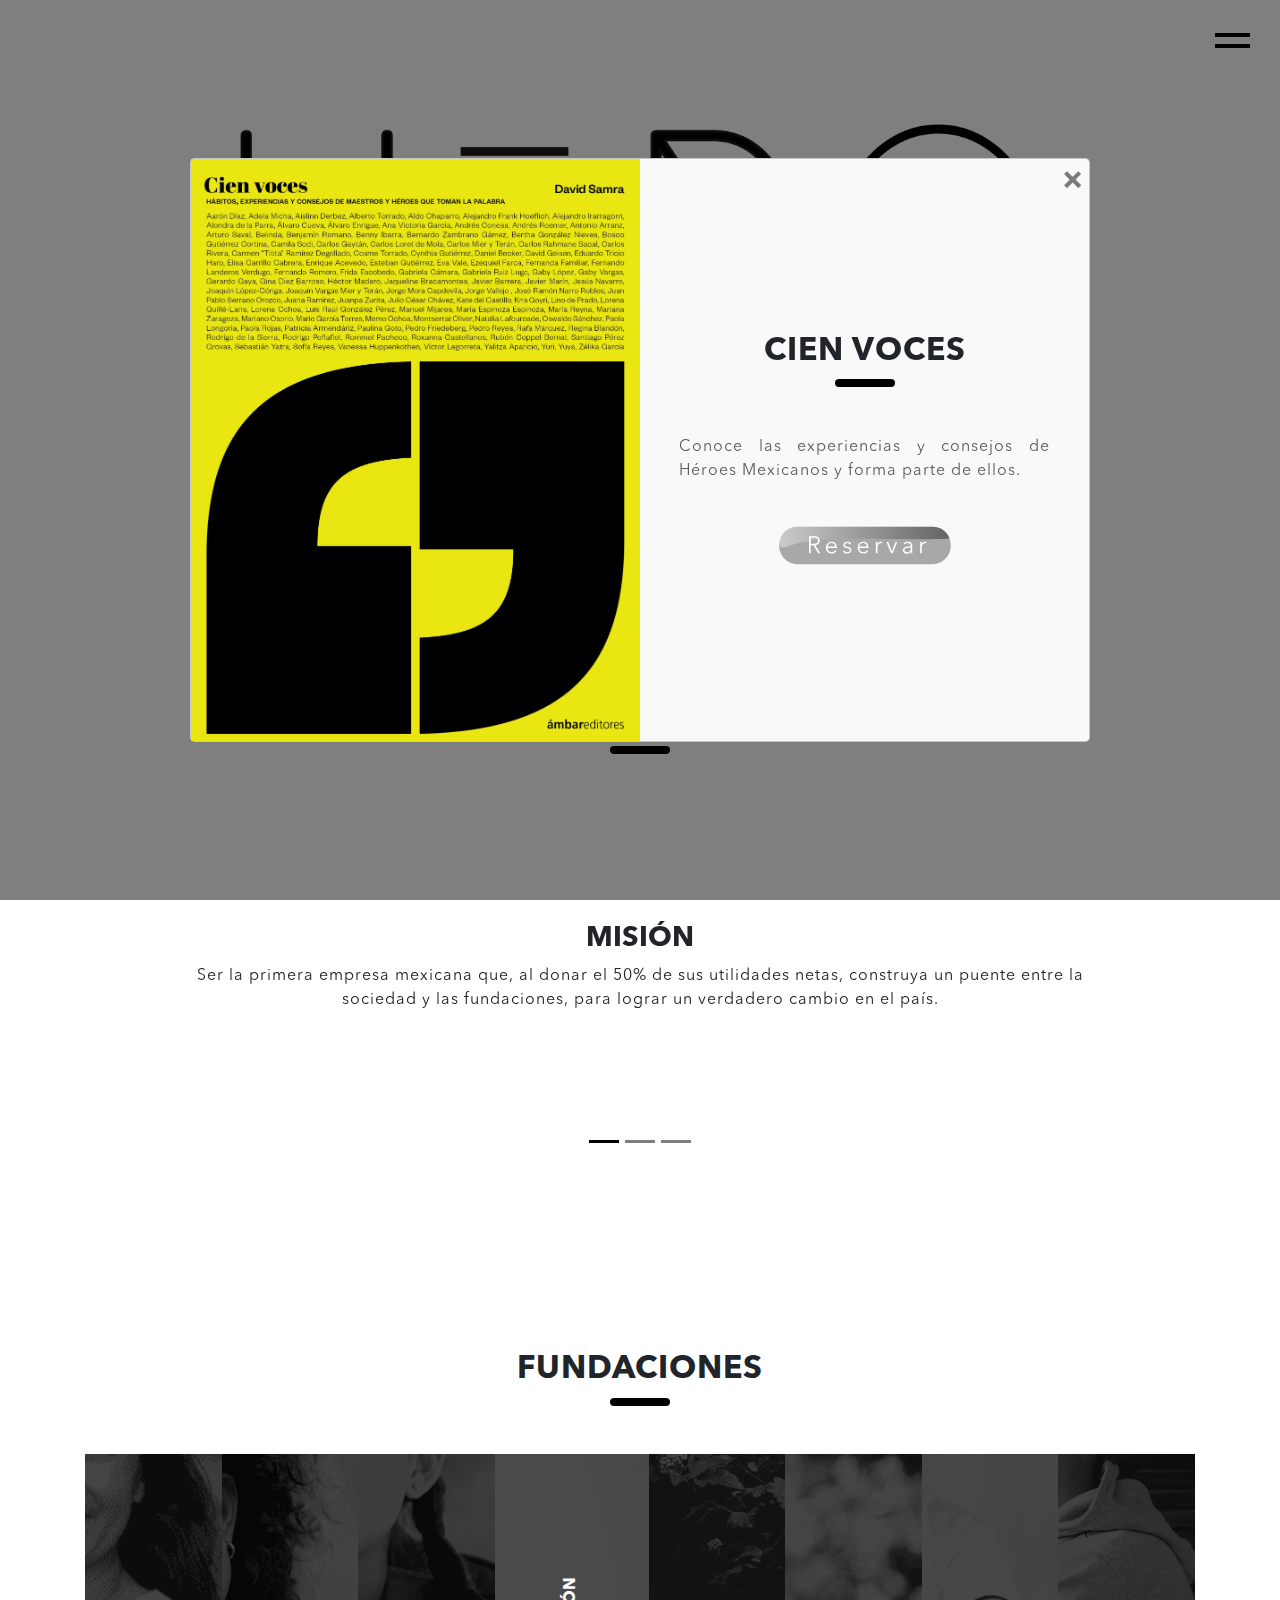
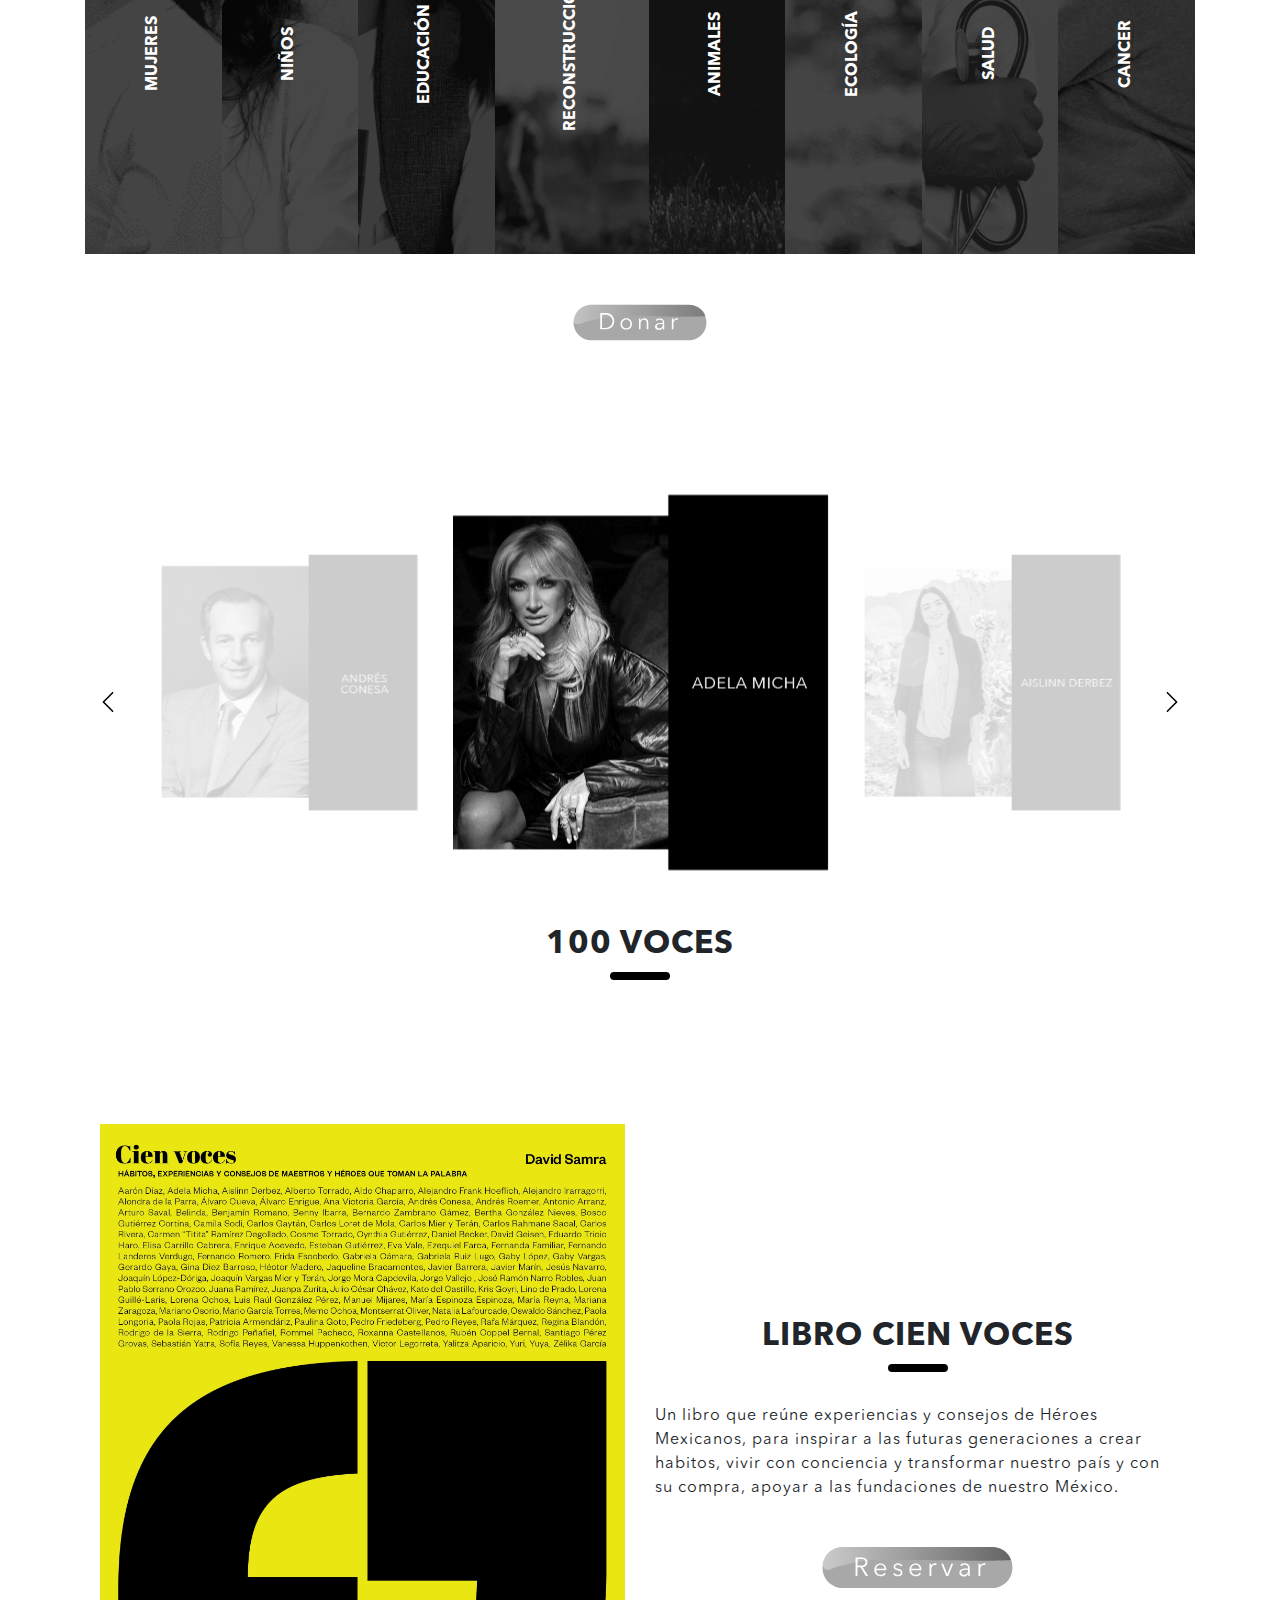
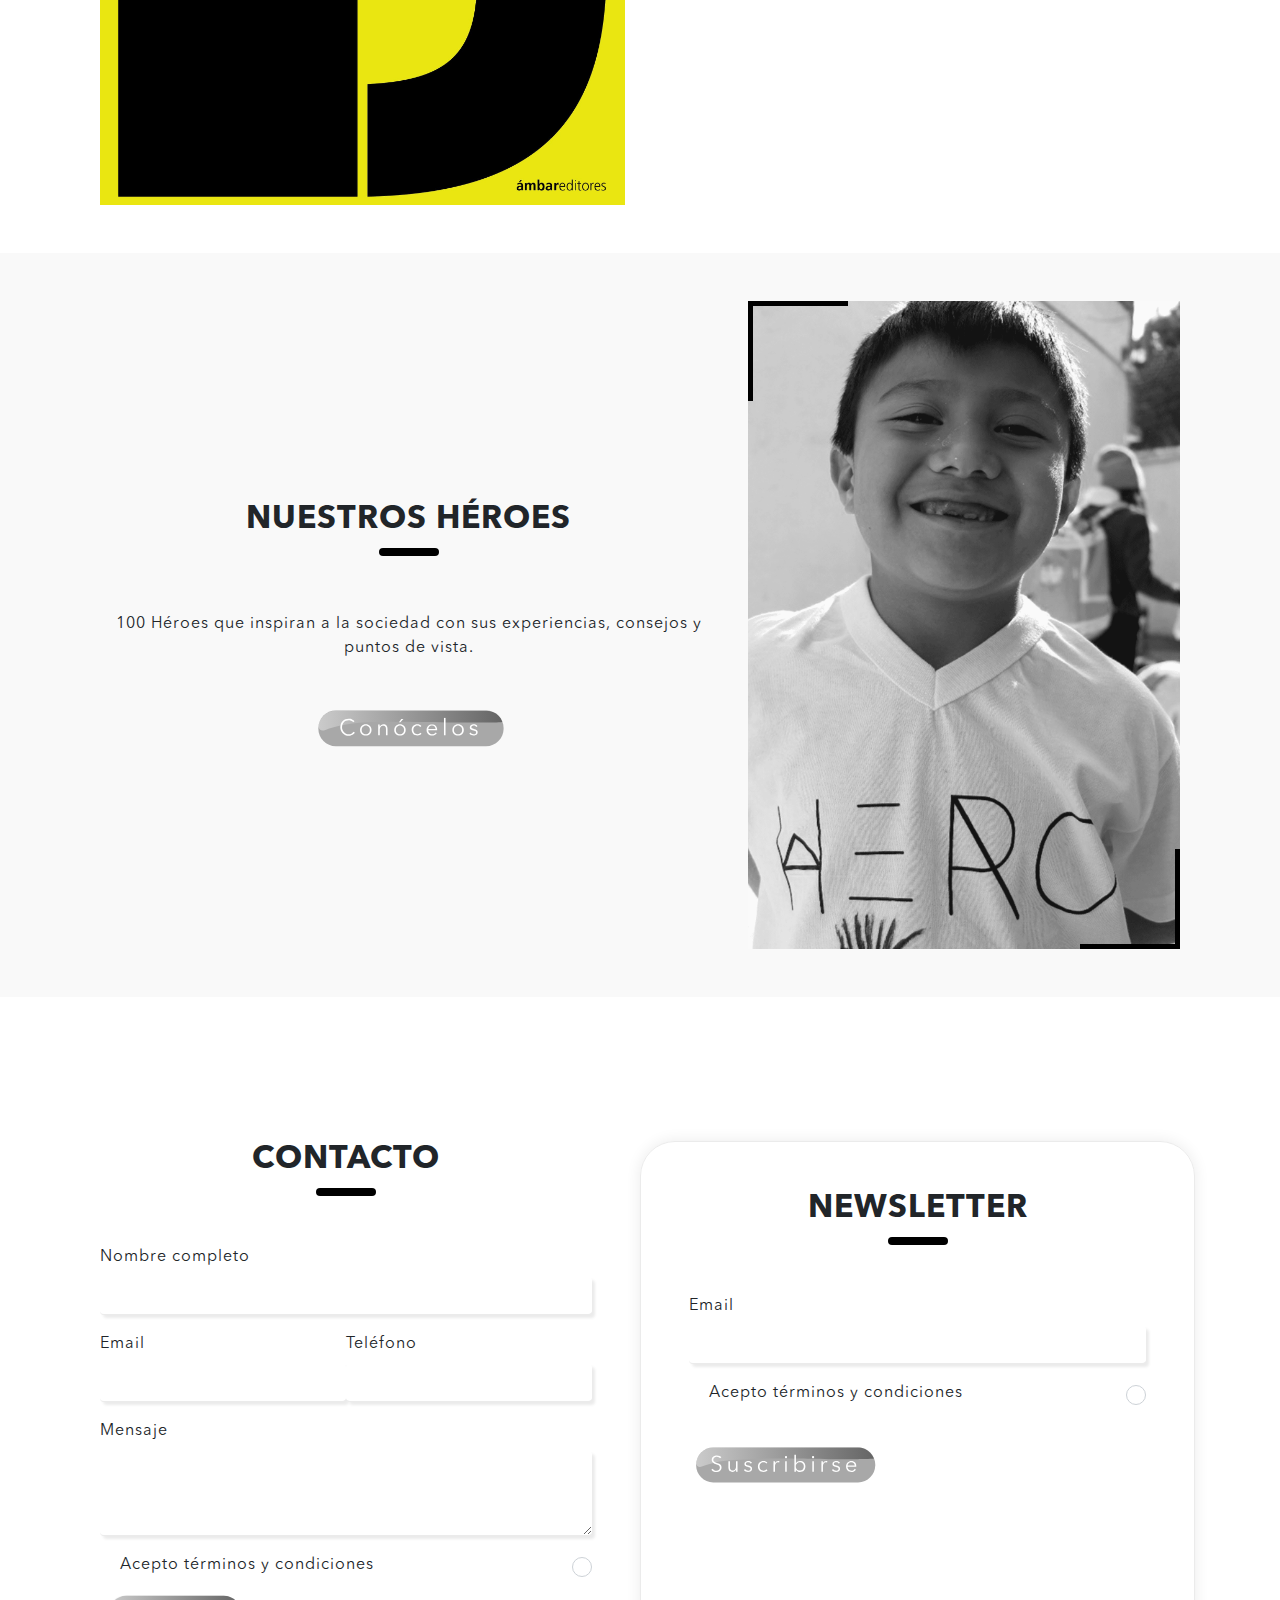
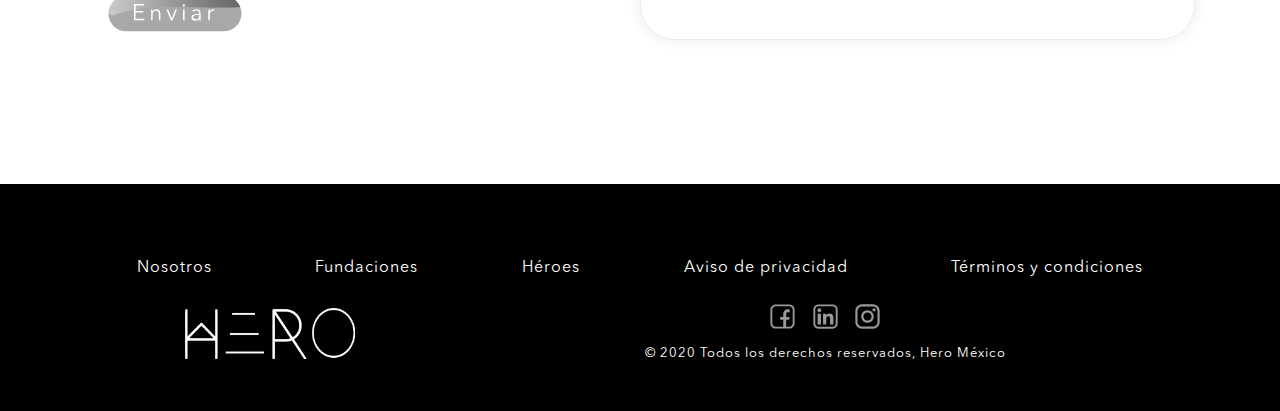
==== index.html @ d86cd840 "Se agregaron todas las imagenes" ====
<!doctype html>
<html lang="en">

<head>
    <!-- Required meta tags -->
    <meta charset="utf-8">
    <meta name="viewport" content="width=device-width, initial-scale=1, shrink-to-fit=no">
    <meta name="description" content="HERO, comenzó por la inquietud de apoyar la educación, para erradicar la violencia y reconstruir el tejido social en nuestro país." />
    <!-- Favicon -->
    <link rel="shortcut icon" type="image/png" href="images/favicon.png" />
    <!-- Bootstrap CSS -->
    <link rel="stylesheet" href="https://stackpath.bootstrapcdn.com/bootstrap/4.3.1/css/bootstrap.min.css">
    <link href="https://fonts.googleapis.com/css2?family=Open+Sans:wght@300;400;600;700;800&display=swap" rel="stylesheet">

    <link rel="stylesheet" href="css/styles.css">
    <link rel="stylesheet" href="css/carousels.css">
    <link rel="stylesheet" href="css/owl.carousel.min.css">
    <link rel="stylesheet" href="css/owl.theme.default.min.css">
    <link rel="stylesheet" href="css/causas.css">

    <title>Hero México</title>
</head>

<body>
    <section class="home d-flex justify-content-center align-items-center flex-column px-lg-5" id="home">
        <div class="navbar fixed-top">
            <a href="#home" class="smooth"><img src="images/Logo.png" class="img-fluid logo" alt=""></a>
            <div class="links" id="menu">
                <a href="#nosotros" class="smooth">Nosotros</a>
                <a href="#fundaciones" class="smooth">Fundaciones</a>
                <a href="#heroes" class="smooth">Héroes</a>
                <a href="#libro" class="smooth">Libro</a>
                <a href="#contacto" class="smooth">contacto</a>
            </div>
            <div class="icon" id="icon-menu">
                <span></span>
                <span></span>
            </div>
        </div>
        <img src="images/Logo.png" class="img-fluid" alt="">
        <!-- <h2>¿TIENES GANAS DE AYUDAR Y NO SABES CÓMO?</h2>
        <h1>HERO nace como un puente para ayudar a quien más lo necesita</h1> -->
        <h1>Conectar para ayudar</h1>
        <h2 class="mt-5">Conectamos marcas con las mejores causas. </h2>
        <h3>100 fundaciones nos respaldan.</h3>
    </section>

    <section class="about mb-md-5" id="nosotros">
        <!-- <img src="images/Pleca.png" class="pleca" alt=""> -->
        <div class="container">
            <h2 class="title">NOSOTROS</h2>
            <div class="my-md-5 pb-5">
                <div id="carouselExampleIndicators" class="carousel slide" data-ride="carousel">
                    <div class="carousel-inner">
                        <div class="carousel-item active">
                            <div class="content">
                                <h3>MISIÓN</h3>
                                <p>Ser la primera empresa mexicana que, al donar el 50% de sus utilidades netas, construya un puente entre la sociedad y las fundaciones, para lograr un verdadero cambio en el país.</p>
                            </div>
                        </div>
                        <div class="carousel-item">
                            <div class="content">
                                <h3>VISIÓN</h3>
                                <p>Ser el motor de cambio que invite a los individuos y a las empresas a ser socialmente responsables convirtiéndonos en un vínculo confiable entre las fundaciones y la sociedad.</p>
                            </div>
                        </div>
                        <div class="carousel-item">
                            <div class="content">
                                <h3 class="mb-3">VALORES</h3>
                                <p><span>Trascendencia.</span> Todo lo que hacemos en esta vida tiene un fin supremo para transformar la vida de alguien más. </p>
                                <p><span>Acción y superación.</span> Construir alianzas basadas en acciones que enaltecen a las personas mediante sus decisiones de ser mejores seres humanos.</p>
                                <p><span>Escuchar.</span> Las necesidades de México deben ser escuchadas, queremos darle una voz a las causas sociales.</p>
                                <p><span>Innovación.</span> Hero se constituye de acciones que enciendan la creatividad y movilidad de las nuevas tendencias del mundo.</p>
                            </div>
                        </div>
                    </div>
                    <ol class="carousel-indicators">
                        <li data-target="#carouselExampleIndicators" data-slide-to="0" class="active"></li>
                        <li data-target="#carouselExampleIndicators" data-slide-to="1"></li>
                        <li data-target="#carouselExampleIndicators" data-slide-to="2"></li>
                    </ol>
                </div>
            </div>
        </div>
    </section>

    <Section class="fundaciones my-md-5 py-5" id="fundaciones">
        <div class="container">
            <h2 class="title">FUNDACIONES</h2>
            <div class="categorias my-5">
                <div class="categoria mujeres" data-toggle="modal" data-target="#modalMujeres">
                    <h2>MUJERES</h2>
                </div>
                <div class="categoria niños" data-toggle="modal" data-target="#modalNiños">
                    <h2>NIÑOS</h2>
                </div>
                <div class="categoria educacion" data-toggle="modal" data-target="#modalEducacion">
                    <h2>EDUCACIÓN</h2>
                </div>
                <div class="categoria reconstruccion" data-toggle="modal" data-target="#modalReconstruccion">
                    <h2>RECONSTRUCCIÓN</h2>
                </div>
                <div class="categoria animales" data-toggle="modal" data-target="#modalAnimales">
                    <h2>ANIMALES</h2>
                </div>
                <div class="categoria ecologia" data-toggle="modal" data-target="#modalEcologia">
                    <h2>ECOLOGÍA</h2>
                </div>
                <div class="categoria salud" data-toggle="modal" data-target="#modalSalud">
                    <h2>SALUD</h2>
                </div>
                <div class="categoria cancer" data-toggle="modal" data-target="#modalCancer">
                    <h2>CANCER</h2>
                </div>
            </div>
            <a href="" class="btn-donar"><img src="images/Donar.svg" alt=""></a>
        </div>
    </Section>

    <section class="causas p-md-5 my-md-5" id="causas">
        <div class="container px-4 px-lg-5">
            <div class="owl-carousel owl-theme">
                <div class="item">
                    <a href="voces-hero.html"><img src="images/Cien-Voces/11.png" alt=""></a>
                    <!-- <h4 class="name">Aarón<span>Díaz</span></h4> -->
                </div>
                <div class="item">
                    <a href="voces-hero.html"><img src="images/Cien-Voces/1.png" alt=""></a>
                    <!-- <h4 class="name">Adela <span>Micha</span></h4> -->
                </div>
                <div class="item">
                    <a href="voces-hero.html"><img src="images/Cien-Voces/2.png" alt=""></a>
                    <!-- <h4 class="name">Aislinn <span>Derbez</span></h4> -->
                </div>
                <div class="item">
                    <a href="voces-hero.html"><img src="images/Cien-Voces/3.png" alt=""></a>
                    <!-- <h4 class="name">Alberto <span>Torrado</span></h4> -->
                </div>
                <div class="item">
                    <a href="voces-hero.html"><img src="images/Cien-Voces/4.png" alt=""></a>
                    <!-- <h4 class=" name">Aldo <span>Chaparro</span></h4> -->
                </div>
                <div class="item">
                    <a href="voces-hero.html"><img src="images/Cien-Voces/5.png" alt=""></a>
                    <!-- <h4 class="name">Alejandro<span>Frank</span></h4> -->
                </div>
                <div class="item">
                    <a href="voces-hero.html"><img src="images/Cien-Voces/6.png" alt=""></a>
                    <!-- <h4 class="name">Alejandro<span>Irarragorri</span></h4> -->
                </div>
                <div class="item">
                    <a href="voces-hero.html"><img src="images/Cien-Voces/7.png" alt=""></a>
                    <!-- <h4 class="name">Alondra<span>de la Parra</span></h4> -->
                </div>
                <div class="item">
                    <a href="voces-hero.html"><img src="images/Cien-Voces/8.png" alt=""></a>
                    <!-- <h4 class="name">Alvaro<span>Cueva</span></h4> -->
                </div>
                <div class="item">
                    <a href="voces-hero.html"><img src="images/Cien-Voces/9.png" alt=""></a>
                    <!-- <h4 class="name">Alvaro<span>Enrigue</span></h4> -->
                </div>
                <div class="item">
                    <a href="voces-hero.html"><img src="images/Cien-Voces/10.png" alt=""></a>
                    <!-- <h4 class="name">Ana Victoria<span>García</span></h4> -->
                </div>
            </div>
        </div>
        <h2 class="title my-5">100 VOCES</h2>
    </section>
    <section class="libro" id="libro">
        <div class="container">
            <div class="row">
                <div class="col-md-6">
                    <img src="images/Portada.jpg" class="img-fluid" alt="">
                </div>
                <div class="col-md-6 d-flex justify-content-center align-items-center flex-column mt-4 mt-md-0">
                    <h2 class="title">LIBRO CIEN VOCES</h2>
                    <p class="my-4">Un libro que reúne experiencias y consejos de
                        Héroes Mexicanos, para inspirar a las futuras generaciones a crear habitos, vivir con conciencia y transformar nuestro país y con su compra, apoyar a las fundaciones
                        de nuestro México.</p>
                    <a href="#" data-toggle="modal" data-target="#modalLibro" class="comprar"><img src="images/reservar.svg" class="img-fluid" alt=""></a>
                </div>
            </div>
        </div>
    </section>

    <section class="heroes my-md-5 py-5" id="heroes">
        <div class="container">
            <div class="row">
                <div class="col-md-7 d-flex flex-column justify-content-center order-1 order-md-0 mt-4 mt-md-0">
                    <h2 class="title">NUESTROS HÉROES</h2>
                    <p class="my-5 text-center">100 Héroes que inspiran a la sociedad con sus experiencias, consejos y puntos de vista.</p>
                    <a href="heroes-hero.html"><img src="images/conocelos.svg" class="conocelos" alt=""></a>
                </div>
                <div class="col-md-5 box-img mt-5 mt-md-0 order-0 order-md-1">
                    <span></span>
                    <span></span>
                    <a href="heroes-hero.html"><img src="images/Heroes/Portada_Heroes.png" class="img-fluid" alt=""></a>
                    <span></span>
                    <span></span>
                </div>
            </div>

        </div>
    </section>


    <section class="contact my-md-5 py-5" id="contacto">
        <div class="container">
            <div class="row my-5">
                <div class="col-md-6 pr-md-5">
                    <h2 class="title mb-5">CONTACTO</h2>
                    <form class="">
                        <div class="form-group">
                            <label for="name">Nombre completo</label>
                            <input type="text" class="form-control" id="name" name="name" required>
                        </div>
                        <div class="row">
                            <div class="col-md-6 p-0 pl-md-0">
                                <div class="form-group">
                                    <label for="email">Email</label>
                                    <input type="email" class="form-control" id="email" required>
                                </div>
                            </div>
                            <div class="col-md-6 p-0 pr-md-0">
                                <div class="form-group">
                                    <label for="phone">Teléfono</label>
                                    <input type="text" class="form-control" id="phone" required>
                                </div>
                            </div>
                        </div>
                        <div class="form-group">
                            <label for="message">Mensaje</label>
                            <textarea class="form-control" id="message" rows="3"></textarea>
                        </div>
                        <div class="form-group form-check">
                            <input type="checkbox" class="form-check-input" id="exampleCheck1" required>
                            <label class="form-check-label" for="exampleCheck1">Acepto términos y condiciones</label>
                        </div>
                        <button type="submit" class="btn-enviar"></button>
                    </form>
                </div>
                <div class="col-md-6 py-5 p-md-5 newsletter mt-5 mt-md-0">
                    <h2 class="title mb-5">NEWSLETTER</h2>
                    <form class="w-100">
                        <div class="form-group">
                            <label for="exampleInputEmail1">Email</label>
                            <input type="email" class="form-control" id="exampleInputEmail1" required>
                        </div>
                        <div class="form-group form-check">
                            <input type="checkbox" class="form-check-input" id="exampleCheck2" required>
                            <label class="form-check-label" for="exampleCheck2">Acepto términos y condiciones</label>
                        </div>
                        <button type="submit" class="btn-suscribirse mt-4"></button>
                    </form>
                </div>
            </div>
        </div>
    </section>

    <footer class="py-5">
        <div class="container">
            <div class="row my-md-4 justify-content-around footer-links">
                <a href="#nosotros" class="smooth">Nosotros</a>
                <a href="#fundaciones" class="smooth">Fundaciones</a>
                <a href="#heroes" class="smooth">Héroes</a>
                <a href="">Aviso de privacidad</a>
                <a href="">Términos y condiciones</a>
            </div>
            <div class="row">
                <div class="col-md-4 d-flex align-items-center justify-content-center my-5 my-md-0">
                    <img src="images/logo_blanco.png" class="img-fluid" alt="">
                </div>
                <div class="col-md-8 d-flex flex-column align-items-center justify-content-center">
                    <div class="redes">
                        <a href=""><img src="images/FB.svg" alt=""></a>
                        <a href=""><img src="images/IN.svg" alt=""></a>
                        <a href=""><img src="images/ING.svg" alt=""></a>
                    </div>
                    <p class="text-center m-0 derechos">© 2020 Todos los derechos reservados, Hero México</p>
                </div>
            </div>
        </div>
    </footer>


    <!-- Mujeres -->
    <div class="modal fade" id="modalMujeres" tabindex="-1" role="dialog" aria-labelledby="exampleModalCenterTitle" aria-hidden="true">
        <div class="modal-dialog modal-dialog-centered" role="document">
            <div class="modal-content">
                <div class="modal-header px-4">
                    <h5 class="modal-title" id="exampleModalCenterTitle">MUJERES</h5>
                    <button type="button" class="close" data-dismiss="modal" aria-label="Close">
                        <span aria-hidden="true">&times;</span>
                    </button>
                </div>
                <div class="modal-body p-4">
                    <div id="carouselExampleControls" class="carousel slide" data-ride="carousel">
                        <div class="carousel-inner">
                            <div class="carousel-item active">
                                <div class="row">
                                    <div class="col-md-7">
                                        <h4>Fundación origen</h4>
                                        <p>Plataforma integral de atención para la mujer y su familia, que ofrece programas de Desarrollo Humano y Económico para romper con el círculo de la violencia y disminuir la pobreza en nuestro país.</p>
                                    </div>
                                    <div class="col-md-5 d-flex justify-content-center align-items-center">
                                        <img src="images/Fundaciones/Fundacion-Origen.svg" class="img-fluid" alt="">
                                    </div>
                                </div>
                            </div>
                            <div class="carousel-item">
                                <div class="row">
                                    <div class="col-md-7">
                                        <h4>Empecemos hoy el futuro del mañana</h4>
                                        <p>Empecemos Hoy el Futuro del Mañana A.C, desde hace 11 años ha proporcionado atención integral a mujeres víctimas de violencia extrema, sus hijas e hijos. Teniendo como objetivos principales: salvaguardar sus vidas, empoderadas y capacitarlas con la finalidad de que vivan libres de violencia. A su vez; brinda tratamiento multidisciplinario con enfoque de
                                            derechos humanos e interculturalidad.</p>
                                    </div>
                                    <div class="col-md-5 d-flex justify-content-center align-items-center">
                                        <img src="images/Fundaciones/Empecemos-hoy.png" class="img-fluid" alt="">
                                    </div>
                                </div>
                            </div>
                            <div class="carousel-item">
                                <div class="row">
                                    <div class="col-md-7">
                                        <h4>Fortaleza IAP</h4>
                                        <p>Es una Institución de asistencia privada no lucrativa fundada hace 26 años cuyo objetivo es fomentar el crecimiento de las familias y proporcionar atención integral a mujeres, sus hijas e hijos inmersos en una problemática de violencia a través de sus tres centros y los diferentes servicios que en ellos se ofrece. De acuerdo a la Encuesta Nacional sobre
                                            la Dinámica de las Relaciones en los Hogares (ENDIREH, 2016), el 66.1% de las mujeres de 15 años en adelante han enfrentado al menos un incidente de violencia en su vida, lo que evidencia una gran problemática que padecen las mujeres en México. </p>
                                    </div>
                                    <div class="col-md-5 d-flex justify-content-center align-items-center">
                                        <img src="images/Fundaciones/Fortaleza-IAP.svg" class="img-fluid" alt="">
                                    </div>
                                </div>
                            </div>
                            <div class="carousel-item">
                                <div class="row">
                                    <div class="col-md-7">
                                        <h4>Pro Mujeres Cautivas A.C.</h4>
                                        <p>Somos una empresa social comprometida a brindar un vehículo de reinserción social a través de capacitación y trabajo remunerado en grupos mujeres vulnerables, derivando en desarrollo humano e independencia económica. Nuestro objetivo es generar vehículos de capacitación y de empleos productivos para la reinserción al Tejido social de las Mujeres
                                            vulnerables, reincorporándose a la economía. Lo hacemos por medio de talleres de capacitación y generación de empleos productivos para mujeres en reclusión. Concretamente tenemos un taller de costura en el Centro de Reinserción Social de Tepepan desde hace 10 años. </p>
                                    </div>
                                    <div class="col-md-5 d-flex justify-content-center align-items-center">
                                        <img src="images/Fundaciones/Pro-Mujeres-cautivas.png" class="img-fluid" alt="">
                                    </div>
                                </div>
                            </div>
                        </div>
                        <a class="carousel-control-prev" href="#carouselExampleControls" role="button" data-slide="prev">
                            <span class="carousel-control-prev-icon" aria-hidden="true"></span>
                            <span class="sr-only">Previous</span>
                        </a>
                        <a class="carousel-control-next" href="#carouselExampleControls" role="button" data-slide="next">
                            <span class="carousel-control-next-icon" aria-hidden="true"></span>
                            <span class="sr-only">Next</span>
                        </a>
                    </div>
                </div>
            </div>
        </div>
    </div> <!-- End Mujeres -->


    <!-- Niños -->
    <div class="modal fade" id="modalNiños" tabindex="-1" role="dialog" aria-labelledby="exampleModalCenterTitle" aria-hidden="true">
        <div class="modal-dialog modal-dialog-centered" role="document">
            <div class="modal-content">
                <div class="modal-header px-4">
                    <h5 class="modal-title" id="exampleModalCenterTitle">NIÑOS</h5>
                    <button type="button" class="close" data-dismiss="modal" aria-label="Close">
                        <span aria-hidden="true">&times;</span>
                    </button>
                </div>
                <div class="modal-body p-4">
                    <div id="carouselNinos" class="carousel slide" data-ride="carousel">
                        <div class="carousel-inner">
                            <div class="carousel-item active">
                                <div class="row">
                                    <div class="col-md-8">
                                        <h4>Asociación Mexicana de Fibrosis Quística Ac</h4>
                                        <p>Nacen en México 350 niñas y niños con FQ al año, sin embargo, el 85% muere en etapas tempranas de la infancia por complicaciones respiratorias y desnutrición. Ante la necesidad de contar con diagnósticos oportunos, tratamientos adecuados y de brindar una mejor calidad de vida a los pacientes y sus familias, en 1982 se constituyó la
                                            Asociación Mexicana de
                                            Fibrosis
                                            Quística, A.C. (AMFQ) como una asociación civil sin fines de lucro.</p>
                                    </div>
                                    <div class="col-md-4 d-flex justify-content-center align-items-center">
                                        <img src="images/Fundaciones/fibrosis-quistica.svg" class="img-fluid" alt="">
                                    </div>
                                </div>
                            </div>
                            <div class="carousel-item">
                                <div class="row">
                                    <div class="col-md-8">
                                        <h4>Make - a - Wish México</h4>
                                        <p>Aproximadamente 300,000 niños al año son diagnosticados con cáncer. Make A Wish cumple deseos a niños que tienen enfermedades críticas para brindarles esperanza, alegría y fortaleza.</p>
                                        <p>Diseñamos deseos que transforman la vida de los niños, sus familiares y de todos los involucrados: personal médico, donantes, voluntarios y comunidades completas. Llevamos 40 años trabajando a nivel internacional y 8 años cumpliendo deseos en México, habiendo beneficiado a más de 1350 niños mexicanos y a 15,000 personas indirectamente.
                                        </p>
                                    </div>
                                    <div class="col-md-4 d-flex justify-content-center align-items-center">
                                        <img src="images/Fundaciones/Make-a-wish.svg" class="img-fluid" alt="">
                                    </div>
                                </div>
                            </div>
                            <div class="carousel-item">
                                <div class="row">
                                    <div class="col-md-8">
                                        <h4>Fundación Ana y Juanpa</h4>
                                        <p>Nuestra fundación apoya familias con niños con enfermedades crónicas que no pueden pagar sus tratamientos así como ayuda y orientación a las familias tanto en la atención a los pacientes como la búsqueda de doctores en México y en el extranjero para poder atender estas enfermedades de forma integral. Apoyo psicológico, asesoría para la recaudación de
                                            fondos y el aspecto nutricional.</p>
                                    </div>
                                    <div class="col-md-4 d-flex justify-content-center align-items-center">
                                        <img src="images/Fundaciones/Ana-y-juanpa.png" class="img-fluid" alt="">
                                    </div>
                                </div>
                            </div>
                            <div class="carousel-item">
                                <div class="row">
                                    <div class="col-md-8">
                                        <h4>Fundación Dibujando un mañana</h4>
                                        <p>: En Fundación Dibujando un Mañana nos dedicamos a impulsar su desarrollo con un modelo de inversión social que entrelaza la voluntad de ayudar de diversos actores y la transforma en programas sociales basados en los derechos humanos que generan impactos positivos a largo plazo. Hoy, después de 22 años de experiencia brindando apoyo a más de 600 mil
                                            niñas, niños y adolescentes a través de más de 400 organizaciones en México y Costa Rica, logrando recaudar más de 300 millones de pesos a través de empresas y personas que han confiado en nosotros.</p>
                                    </div>
                                    <div class="col-md-4 d-flex justify-content-center align-items-center">
                                        <img src="images/Fundaciones/Dibujando-un-mañana.svg" class="img-fluid" alt="">
                                    </div>
                                </div>
                            </div>
                            <div class="carousel-item">
                                <div class="row">
                                    <div class="col-md-8">
                                        <h4>Fundación Andrés Guardado</h4>
                                        <p>creemos que todos tenemos una misión en la vida, por eso acompañamos los sueños de niños, niñas y adolescentes y les ayudamos a cumplirlos.</p>
                                    </div>
                                    <div class="col-md-4 d-flex justify-content-center align-items-center">
                                        <img src="images/Fundaciones/Fundacion-Andres-Guardado.svg" class="img-fluid" alt="">
                                    </div>
                                </div>
                            </div>
                            <div class="carousel-item">
                                <div class="row">
                                    <div class="col-md-8">
                                        <h4>Yad Rajamim</h4>
                                        <p>Institución de desarrollo integral, que brinda apoyo a niños, jóvenes y familias para fortalecerlos como individuos logrando un desarrollo óptimo que les permita superarse y ser personas que formen familias funcionales, teniendo un papel activo dentro de su comunidad. A lo largo de los años hemos sido testigos de que nuestro trabajo interinstitucional
                                            rompe con las problemáticas generacionales que vemos todos los días. Hemos logrado dar de alta a más de 100 familias y hemos cambiado la vida de más de 500 familias.</p>
                                    </div>
                                    <div class="col-md-4 d-flex justify-content-center align-items-center">
                                        <img src="images/Fundaciones/Yad-Rajamim.svg" class="img-fluid" alt="">
                                    </div>
                                </div>
                            </div>
                            <div class="carousel-item">
                                <div class="row">
                                    <div class="col-md-8">
                                        <h4> Comedor Santa María</h4>
                                        <p>Comedor Santa María es una Asociación Civil que desde 1995 trabaja para ayudar a los niños más vulnerables de la sociedad a cubrir una necesidad primaria: la alimentación. Actualmente tenemos el honor de servir a más de 10,100 niños todos los días y tratar a cada uno como si fuera el único. Trabajamos como una franquicia social para poder replicar el
                                            comedor en donde se necesite: tenemos 31 comedores iguales a este alrededor del país, donde servimos comidas de la más alta calidad, para nutrirlos y permitir que se desarrollen bien.</p>
                                    </div>
                                    <div class="col-md-4 d-flex justify-content-center align-items-center">
                                        <img src="images/Fundaciones/Comedor-Santa-Maria.png" class="img-fluid" alt="">
                                    </div>
                                </div>
                            </div>
                            <div class="carousel-item">
                                <div class="row">
                                    <div class="col-md-8">
                                        <h4>Ayuda y solidaridad de niñas de la calle IAP</h4>
                                        <p>Ayuda y Solidaridad con las Niñas de la Calle es una Institución de Asistencia Privada (IAP) cuya misión es brindar atención y un ambiente de cariño a Niñas, Adolescentes y Jóvenes que han sido rescatas de situaciones de amplia vulnerabilidad, tales como abandono de cuidados, pobreza, inseguridad,
                                            desintegración familiar, orfandad y violencias múltiples. Nuestra atención se basa en un modelo personalizado, integral y multidisciplinario, con enfoque humanista y basado en derechos humanos. Nuestro modelo de atención cubre todas las dimensiones de desarrollo del ser humano, con el objetivo de brindar herramientas reales a las Niñas, Adolescentes y
                                            Jóvenes para que puedan romper el círculo de vulnerabilidad, pobreza y violencia.
                                        </p>
                                    </div>
                                    <div class="col-md-4 d-flex justify-content-center align-items-center">
                                        <img src="images/Fundaciones/Ayuda-y-Solidaridad.svg" class="img-fluid" alt="">
                                    </div>
                                </div>
                            </div>
                            <div class="carousel-item">
                                <div class="row">
                                    <div class="col-md-8">
                                        <h4>Dr. Sonrisas</h4>
                                        <p>Somos una institución que representa un despertar de conciencia y ojos abiertos, de querer un mundo mejor, de vivir sueños despiertos. Tenemos la misión de cambiar el dolor y sufrimiento de niños y niñas con alguna enfermedad cronica o avanzada  por momentos de esperanza, diversión y alegría haciendo realidad los más grandes sueños. Hemos hecho realidad
                                            más de 5000 sueños desde tener una fiesta de cumpleaños, ser bombero o chef hasta conocer el mar o Disney. Brindamos apoyo integral, no sólo al paciente, sino, a toda su familia, con un soporte anímico y psicológico a través de los diversos programas de Dr. Sonrisas.</p>
                                    </div>
                                    <div class="col-md-4 d-flex justify-content-center align-items-center">
                                        <img src="images/Fundaciones/Dr-Sonrisas.svg" class="img-fluid" alt="">
                                    </div>
                                </div>
                            </div>
                            <div class="carousel-item">
                                <div class="row">
                                    <div class="col-md-8">
                                        <h4>Vamos para delante A.C.</h4>
                                        <p>Somos una asociación sin fines de lucro que nuestro objetivo principal es mejorar la calidad de vida de todo niño de escasos recursos en situación vulnerable. El diagnóstico temprano y el tratamiento oportuno pueden hacer la diferencia entre la vida o la muerte de una persona, ya que el 70% de los casos son curables si se atienden a tiempo. En México solo
                                            existen 135 oncólogos pediatras para los más de cinco mil casos de cáncer infantil que se registran anualmente cada año fallecen en promedio 2 mil 300 menores.
                                        </p>
                                    </div>
                                    <div class="col-md-4 d-flex justify-content-center align-items-center">
                                        <img src="images/Fundaciones/Vamos-para-adelante.svg" class="img-fluid" alt="">
                                    </div>
                                </div>
                            </div>
                            <div class="carousel-item">
                                <div class="row">
                                    <div class="col-md-8">
                                        <h4>Infancia Alegre A.C.</h4>
                                        <p>Dedicado a los niños de una casa hogar, era suficiente para entender la situación de estos pequeños e involucrar a su entorno cercano a actuar y ver por niños que no tuvieron la misma suerte que él y les tocó nacer en un núcleo familiar muy diferente al que él conocía, pero nadie escoge donde nacer. La mayoría de los problemas, resentimientos, vicios y
                                            malas mañas y manías de los adultos, son problemas no tratados de niños, por eso salió este proyecto que pretende que los niños que tuvieron un entorno diferente al resto, tengan una verdadera infancia alegre que los haga crecer de la mejor manera para que no arrastran traumas y malas vivencias y sean adultos felices activos y conscientes.
                                        </p>
                                    </div>
                                    <div class="col-md-4 d-flex justify-content-center align-items-center">
                                        <img src="images/Fundaciones/Infancia-alegre.svg" class="img-fluid" alt="">
                                    </div>
                                </div>
                            </div>
                            <div class="carousel-item">
                                <div class="row">
                                    <div class="col-md-8">
                                        <h4>Movimiento Unido por la Infancia A.C. (MUI México)</h4>
                                        <p>Nuestra labor consiste en brindar un espacio seguro y configurado de forma distinta a su medio tradicional donde prevalece la violencia situación que no les permite desarrollarse plenamente, cada uno de los integrantes somos especialistas en Derechos Humanos, Niñez, prevención de la violencia y cultura de paz, actualmente nuestro modelo y por medio de
                                            nuestras actividades desarrollamos capacidades y les brindamos herramientas como habilidades para la vida con el objetivo de que sostengan relaciones no violentas en su familia y comunidad, conozcan y ejerzan sus derechos humanos, cultiven el gusto por nuestros talleres y que los promuevan convirtiéndose en agentes de cambio.
                                        </p>
                                    </div>
                                    <div class="col-md-4 d-flex justify-content-center align-items-center">
                                        <img src="images/Fundaciones/Mui-Mexico.png" class="img-fluid" alt="">
                                    </div>
                                </div>
                            </div>
                            <div class="carousel-item">
                                <div class="row">
                                    <div class="col-md-8">
                                        <h4>Fundación DB</h4>
                                        <p>En México seis de cada diez niños sufren algún tipo de maltrato infantil. En Casa Hogar De Ellas Db y Casa Hogar Le Jaim DB albergamos a niños y niñas, de 3 a 18 años que fueron víctimas de maltrato extremo, llegan a nuestras instituciones por medio de canalizaciones con DIF, con quien mantenemos estrecha relación. Nuestro equipo se conforma de personal
                                            profesional (psicólogos y cuidadores de tiempo completo) que brindan constantemente el mejor cuidado, apoyo y educación posible. Al contar con pocos niños y niñas logramos tener un cuidado personalizado que nos permite poder tratar a cada niño como si fuera un hijo propio ofreciéndoles herramientas y valores para incorporarse a la sociedad exitosamente.
                                        </p>
                                    </div>
                                    <div class="col-md-4 d-flex justify-content-center align-items-center">
                                        <img src="images/Fundaciones/Fundacion-DB.svg" class="img-fluid" alt="">
                                    </div>
                                </div>
                            </div>
                            <div class="carousel-item">
                                <div class="row">
                                    <div class="col-md-8">
                                        <h4>IPODERAC</h4>
                                        <p>Nuestra misión es, “Amparar y criar a niñas, niños y adolescentes sin vínculos parentales, formando personas íntegras mediante un proceso educativo, humano y espiritual”. Nuestra visión, es “Formar el mayor número de egresados íntegros y felices”. A través de la experiencia y el trabajo en alianza con otras organizaciones, hemos desarrollado y
                                            permanentemente actualizado un modelo educativo que ha demostrado ser exitoso. Buscamos que las niñas, niños y jóvenes participantes egresen del Ipoderac como jóvenes autónomos, que hayan desarrollado sus capacidades educativas y con herramientas para integrarse al mundo laboral o con apoyos para continuar estudios técnicos o profesionales.
                                        </p>
                                    </div>
                                    <div class="col-md-4 d-flex justify-content-center align-items-center">
                                        <img src="images/Fundaciones/ipoderac.svg" class="img-fluid" alt="">
                                    </div>
                                </div>
                            </div>
                            <div class="carousel-item">
                                <div class="row">
                                    <div class="col-md-8">
                                        <h4>Amigos de la esquina</h4>
                                        <p>Somos una comunidad de aprendizaje y nuestra misión es empoderar y mejorar la calidad de vida de los niños de Tulum. Fomentamos la inclusión, el intercambio sociocultural, el aumento de conciencia, el desarrollo cognitivo y socio afectivo. Nuestros valores son Integración, respeto, colaboración, y enseñarles a compartir. Estamos inspirados en dos modelos
                                            educativos, psicología positiva y disciplina consciente. Nuestro enfoque es en los niños porque ellos son el puente entre el pasado y futuro, son las semillas del presente, al trabajar con ellos llegamos indirectamente a sus familiares, hermanos adolescentes, escuelas y resto de la comunidad. Creemos que ellos tienen el potencial de dejar un impacto
                                            transgeneracional y preservar la cultura maya
                                        </p>
                                    </div>
                                    <div class="col-md-4 d-flex justify-content-center align-items-center">
                                        <img src="images/Fundaciones/LADLEA.svg" class="img-fluid" alt="">
                                    </div>
                                </div>
                            </div>
                            <div class="carousel-item">
                                <div class="row">
                                    <div class="col-md-8">
                                        <h4>Fundación CRIANTIA</h4>
                                        <p>Desde hace 5 años hemos beneficiado a 7213 familias logrando un impacto profundo en más de 11,360 niñas y niños, a través de la impartición de cursos dirigidos a mamás y papás de escasos recursos, dándoles herramientas sencillas que faciliten su labor y así lograr un cambio en la formación de las niñas y niños. Nuestro propósito es sustituir patrones de
                                            crianza tales como el condicionamiento afectivo, la agresión y la sobreprotección, por una educación basada en límites firmes y amorosos generando en los más pequeños bienestar emocional y autoestima, enriqueciendo así el futuro de los adultos del mañana.
                                        </p>
                                    </div>
                                    <div class="col-md-4 d-flex justify-content-center align-items-center">
                                        <img src="images/Fundaciones/Criantia.svg" class="img-fluid" alt="">
                                    </div>
                                </div>
                            </div>
                        </div>
                        <a class="carousel-control-prev" href="#carouselNinos" role="button" data-slide="prev">
                            <span class="carousel-control-prev-icon" aria-hidden="true"></span>
                            <span class="sr-only">Previous</span>
                        </a>
                        <a class="carousel-control-next" href="#carouselNinos" role="button" data-slide="next">
                            <span class="carousel-control-next-icon" aria-hidden="true"></span>
                            <span class="sr-only">Next</span>
                        </a>
                    </div>
                </div>
            </div>
        </div>
    </div> <!-- End Niños -->


    <!-- Educacion -->
    <div class="modal fade" id="modalEducacion" tabindex="-1" role="dialog" aria-labelledby="exampleModalCenterTitle" aria-hidden="true">
        <div class="modal-dialog modal-dialog-centered" role="document">
            <div class="modal-content">
                <div class="modal-header px-4">
                    <h5 class="modal-title" id="exampleModalCenterTitle">EDUCACIÓN</h5>
                    <button type="button" class="close" data-dismiss="modal" aria-label="Close">
                        <span aria-hidden="true">&times;</span>
                    </button>
                </div>
                <div class="modal-body p-4">
                    <div id="carouselEducacion" class="carousel slide" data-ride="carousel">
                        <div class="carousel-inner">
                            <div class="carousel-item active">
                                <div class="row">
                                    <div class="col-md-8">
                                        <h4>Fundación BECAR IAP</h4>
                                        <p>Fundación BECAR I.A.P. es una Institución de Asistencia Privada constituida en el año 2000 para apoyar la educación de calidad en México y lograr una transformación social. En los últimos 20 años se han otorgado más de 37,000 becas a niños, niñas, jóvenes e integrantes de la comunidad educativa de 22 colegios afiliados en 10 estados de la República. En
                                            Fundación BECAR tenemos un compromiso muy grande con la sociedad: buscamos rescatar la Educación en México para no solo encontrar la solución a una problemática, sino a todas. El promedio de ingresos en las familias de nuestros becados no son arriba de $90 diarios. En Fundación BECAR seguimos apostando por la educación, creemos que es el arma más
                                            poderosa para transformar vidas, y así, nuestro México. Gracias a tu generosidad y a la de las organizaciones que nos respaldan, podremos seguir transformando vidas.</p>
                                    </div>
                                    <div class="col-md-4 d-flex justify-content-center align-items-center">
                                        <img src="images/Fundaciones/Becar.svg" class="img-fluid" alt="">
                                    </div>
                                </div>
                            </div>
                            <div class="carousel-item">
                                <div class="row">
                                    <div class="col-md-8">
                                        <h4>Proeducación</h4>
                                        <p>Somos una Institución de Asistencia Privada, sin sesgo político ni religioso, fundada en 1997 con el propósito de contribuir a mejorar la calidad de la educación que reciben niñas y niños de escuelas primarias públicas en México. Desde entonces, hemos acompañado en su fortalecimiento a más de 160 primarias públicas, beneficiando a 160,990 personas
                                            (126,537 niños, 5,846 maestros y 28,607 padres de familia) en 8 entidades de la República Mexicana. Nuestra Misión es contribuir a mejorar la calidad de la educación que reciben los niños y niñas en las escuelas primarias públicas a través del desarrollo integral de la comunidad educativa.</p>
                                    </div>
                                    <div class="col-md-4 d-flex justify-content-center align-items-center">
                                        <img src="images/Fundaciones/Proeducacion.svg" class="img-fluid" alt="">
                                    </div>
                                </div>
                            </div>
                            <div class="carousel-item">
                                <div class="row">
                                    <div class="col-md-8">
                                        <h4>SEDAC IAP</h4>
                                        <p>Hoy en día SEDAC Centro Educativo tiene más de 700 alumnos en los grados de preescolar y primaria, todos los niños reciben educación de calidad, aprendizaje en valores, atención psicológica, taichi, ajedrez, clases extracurriculares de fútbol y servicio de comedor escolar para que tengan un excelente aprovechamiento académico dentro del aula. Se imparte
                                            “escuela para padres” en sesiones de 2 horas todos los martes, y la asistencia de los padres de familia es obligatoria. Es un espacio abierto para las personas de toda la comunidad que así lo soliciten. A lo largo de la trayectoria de SEDAC se han apoyado a más de 10,000 niños que al día de hoy cuentan con estudios terminados y son personas generadoras
                                            de cambio en la comunidad y en México.</p>
                                    </div>
                                    <div class="col-md-4 d-flex justify-content-center align-items-center">
                                        <img src="images/Fundaciones/Sedac.svg" class="img-fluid" alt="">
                                    </div>
                                </div>
                            </div>
                            <div class="carousel-item">
                                <div class="row">
                                    <div class="col-md-8">
                                        <h4>Educación para compartir</h4>
                                        <p>Es una organización internacional que busca mejores ciudadanos desde la niñez a través de la innovación educativa basada en el poder del juego. A lo largo de 13 años, EpC ha beneficiado a más de 1.3 millones de niñas, niños, docentes, madres y padres en México y comunidades de Estados Unidos, Guatemala, Argentina, Panamá, República Dominicana, Bolivia y
                                            Nueva Zelanda. La oferta de EpC se compone de seis programas educativos -Deportes, Ciencia, Arte, Finanzas e Iniciativas para Compartir además de Ciudadanía Digital- donde se capacita a los docentes de educación básica para que se apropien de la metodología y transforme su modelo de enseñanza por uno que promueva la participación de sus estudiantes.</p>
                                    </div>
                                    <div class="col-md-4 d-flex justify-content-center align-items-center">
                                        <img src="images/Fundaciones/Educacion-para-compartir.svg" class="img-fluid" alt="">
                                    </div>
                                </div>
                            </div>
                            <div class="carousel-item">
                                <div class="row">
                                    <div class="col-md-8">
                                        <h4>Únete</h4>
                                        <p>es una asociación civil sin fines de lucro, con 20 años de experiencia en incorporar la tecnología en la educación básica en escuelas públicas a nivel nacional, buscando el desarrollo de habilidades digitales del siglo XXI. Nuestra misión es Mejorar la Calidad y la Equidad de la Educación en México, así como Conectar la Educación con el Futuro. Creemos
                                            que cada niño y niña en México necesita acceder a una educación de calidad para construir su propio futuro y transformar su vida. Gracias a nuestros donantes, aliados y autoridades educativas hemos logrado equipar 9,336 escuelas, en las que dan clases 112,517 profesores y 2,745,106 estudiantes se ven beneficiados en su proceso de aprendizaje. Estamos
                                            presente en la mitad de los municipios del país. El Modelo ÚNETE empodera a los docentes para que puedan integrar la tecnología en el proceso de enseñanza-aprendizaje con la ayuda de dos componentes, Infraestructura Tecnológica y Programa de Fortalecimiento Escolar para que puedan integrar la tecnología en el proceso de enseñanza-aprendizaje mediante el
                                            acompañamiento presencial.</p>
                                    </div>
                                    <div class="col-md-4 d-flex justify-content-center align-items-center">
                                        <img src="images/Fundaciones/Unete.svg" class="img-fluid" alt="">
                                    </div>
                                </div>
                            </div>
                            <div class="carousel-item">
                                <div class="row">
                                    <div class="col-md-8">
                                        <h4>Niños en Alegría</h4>
                                        <p>Nace en 2003, desde ese entonces, ha trabajado en la reconstrucción y equipamiento tecnológico de las primarias en situaciones de vulnerabilidad dentro del Estado de Guerrero, en donde al día de hoy, se han entregado 23 escuelas. Además, desde de 2017 se implementaron programas que acercan a los estudiantes a las TIC´s, lo que les ha permitido reducir la
                                            brecha digital existente hoy en día en la sociedad. La fundación tiene presencia en 7 municipios (Acapulco, Chilpancingo, San Marcos, Coyuca, Iguala, Zihuatanejo y Salina Cruz en Oaxaca). En 17 años se han beneficiado a más de 30 mil alumnos y 1,700 docentes de las 104 escuelas atendidas, asimismo se han donado más de 18 mil útiles escolares y 270
                                            computadoras. Además, se han enviado a 555 niños a campamentos en México y España</p>
                                    </div>
                                    <div class="col-md-4 d-flex justify-content-center align-items-center">
                                        <img src="images/Fundaciones/Ninos-en-alegria.svg" class="img-fluid" alt="">
                                    </div>
                                </div>
                            </div>
                            <div class="carousel-item">
                                <div class="row">
                                    <div class="col-md-8">
                                        <h4>Becalos</h4>
                                        <p>Tiene como principales objetivos contribuir a elevar la calidad de la educación y la permanencia de los jóvenes en la escuela.</p>
                                    </div>
                                    <div class="col-md-4 d-flex justify-content-center align-items-center">
                                        <img src="images/Fundaciones/Becalos.svg" class="img-fluid" alt="Hero Becalos">
                                    </div>
                                </div>
                            </div>
                            <div class="carousel-item">
                                <div class="row">
                                    <div class="col-md-8">
                                        <h4>Educa</h4>
                                        <p>Fortalece escuelas creadas por la sociedad civil, que, a diferencia de las escuelas públicas y privadas, viven a través de donativos y atienden a niñas, niños y jóvenes de escasos recursos. Hoy EDUCA ha creado una red de 95 escuelas que forman la RED EDUCA en 13 estados del país: Aguascalientes, Baja California Sur, Chihuahua Chiapas, Ciudad de México,
                                            Estado de México, Guanajuato, Jalisco, Michoacán, Morelos, Querétaro, Nuevo León y San Luis Potosí. A través de estas escuelas EDUCA beneficia a 17,248 niñas, niños y jóvenes, 227 directivos, 1,328 maestras y maestros, 742 personal operativo y 24,934 madres y padres de familia, beneficiando a un total de 44,779 personas.</p>
                                    </div>
                                    <div class="col-md-4 d-flex justify-content-center align-items-center">
                                        <img src="images/Fundaciones/Fundacion-Educa.svg" class="img-fluid" alt="Hero Becalos">
                                    </div>
                                </div>
                            </div>
                            <div class="carousel-item">
                                <div class="row">
                                    <div class="col-md-8">
                                        <h4>Construyendo y creciendo</h4>
                                        <p>Apoya el desarrollo educativo de los trabajadores de la construcción, para contribuir a disminuir el rezago educativo en este sector tan vulnerable de la población. Contamos con una trayectoria de 14 años, durante los cuales hemos instalado y operado 120 aulas de estudio en 16 estados de la República, de la mano de más de 60 empresas desarrolladoras
                                            y constructoras. Estas aulas están habilitadas dentro de las construcciones para que los trabajadores puedan estudiar en el mismo lugar donde laboran, lo que facilita su proceso de aprendizaje. </p>
                                    </div>
                                    <div class="col-md-4 d-flex justify-content-center align-items-center">
                                        <img src="images/Fundaciones/Construyendo-y-creciendo.svg" class="img-fluid" alt="Hero Becalos">
                                    </div>
                                </div>
                            </div>
                            <div class="carousel-item">
                                <div class="row">
                                    <div class="col-md-8">
                                        <h4>Somos el cambio</h4>
                                        <p>A través de una sencilla metodología, niños, jóvenes y adultos son capaces de crear un cambio positivo en su comunidad y convertirse en personas autosuficientes, con buena autoestima y una actitud positiva. Somos el cambio cuenta con una amplia red de miles de escuelas que cada año realizan proyecto sociales, involucrando directamente a más de 51,000
                                            maestros, más de 255,000 alumnos y más de 11.7 millones de mexicanos vinculados a más de 510,000 escuelas ubicadas en diferentes municipios de las 32 Entidades Federativas del país. </p>
                                    </div>
                                    <div class="col-md-4 d-flex justify-content-center align-items-center">
                                        <img src="images/Fundaciones/SomoselCambio.svg" class="img-fluid" alt="Hero Becalos">
                                    </div>
                                </div>
                            </div>
                            <div class="carousel-item">
                                <div class="row">
                                    <div class="col-md-8">
                                        <h4>México Orgullo y Tradición</h4>
                                        <p>Es una organización de la sociedad civil, no lucrativa, enfocada a la formación artística y a la difusión de los valores de las tradiciones y de la riqueza cultural del pueblo mexicano, registrada ante notario desde el año 2013. Reconocida desde el 2017 como aliada de voluntarios ONU México. Su comité directivo está apoyado por maestros y promotores
                                            culturales de amplio prestigio a nivel estatal, nacional e internacional, quienes cuentan con una vasta experiencia de más de 20 años como docentes y promotores culturales, y aportan de manera altruista sus conocimientos. </p>
                                    </div>
                                    <div class="col-md-4 d-flex justify-content-center align-items-center">
                                        <img src="images/Fundaciones/Mexico-orgullo-y-tradicion.png" class="img-fluid" alt="Hero Becalos">
                                    </div>
                                </div>
                            </div>
                            <div class="carousel-item">
                                <div class="row">
                                    <div class="col-md-8">
                                        <h4>Seresarte</h4>
                                        <p>Fundación SERESARTE es una comunidad de creación y experiencias artísticas; un esfuerzo de gestión y creación que vincula comunidades y personas a través de las artes; fomentamos la creatividad, innovación y resiliencia en todas de nuestras actividades. Con el programa ¡A las Calles! Sesionando con Arte hemos beneficiado a más de 2250 niñas y niños, 1500
                                            jóvenes; y hemos alcanzando a más de 25 mil personas mediante nuestras activaciones y experiencias</p>
                                    </div>
                                    <div class="col-md-4 d-flex justify-content-center align-items-center">
                                        <img src="images/Fundaciones/Seresarte.png" class="img-fluid" alt="Hero Becalos">
                                    </div>
                                </div>
                            </div>
                        </div>
                        <a class="carousel-control-prev" href="#carouselEducacion" role="button" data-slide="prev">
                            <span class="carousel-control-prev-icon" aria-hidden="true"></span>
                            <span class="sr-only">Previous</span>
                        </a>
                        <a class="carousel-control-next" href="#carouselEducacion" role="button" data-slide="next">
                            <span class="carousel-control-next-icon" aria-hidden="true"></span>
                            <span class="sr-only">Next</span>
                        </a>
                    </div>
                </div>
            </div>
        </div>
    </div>
    <!-- End Educacion -->

    <!-- Reconstruccion -->
    <div class="modal fade" id="modalReconstruccion" tabindex="-1" role="dialog" aria-labelledby="exampleModalCenterTitle" aria-hidden="true">
        <div class="modal-dialog modal-dialog-centered" role="document">
            <div class="modal-content">
                <div class="modal-header px-4">
                    <h5 class="modal-title" id="exampleModalCenterTitle">RECONSTRUCCIÓN</h5>
                    <button type="button" class="close" data-dismiss="modal" aria-label="Close">
                        <span aria-hidden="true">&times;</span>
                    </button>
                </div>
                <div class="modal-body p-4">
                    <div id="carouselReconstruccion" class="carousel slide" data-ride="carousel">
                        <div class="carousel-inner">
                            <div class="carousel-item active">
                                <div class="row">
                                    <div class="col-md-8">
                                        <h4>Asociación Gilberto A.C.</h4>
                                        <p>Trabajamos desde 1988 para servir a México promoviendo la construcción, reconstrucción, mejoramiento de viviendas y servicios comunitarios, así como la reactivación o creación de fuentes de trabajo, la promoción de la salud y la educación para la población más vulnerable tanto en situación de desastre como de forma permanente. Hoy tenemos 909 asociadas
                                            trabajando en 32 delegaciones repartidas en 28 estados de la República. 7,728,658 personas beneficiadas en 31 años.</p>
                                    </div>
                                    <div class="col-md-4 d-flex justify-content-center align-items-center">
                                        <img src="images/Fundaciones/Gilberto.svg" class="img-fluid" alt="">
                                    </div>
                                </div>
                            </div>
                            <div class="carousel-item">
                                <div class="row">
                                    <div class="col-md-8">
                                        <h4>Fideicomiso Fuerza México</h4>
                                        <p>es una Institución privada que, en atención a las demandas de nuestra sociedad, transparenta la gestión de las diversas donaciones, realizadas por organizaciones empresariales y particulares, para colaborar en la reconstrucción derivada de los sismos ocurridos.</p>
                                    </div>
                                    <div class="col-md-4 d-flex justify-content-center align-items-center">
                                        <img src="images/Fundaciones/Fuerza-Mexico.svg" class="img-fluid" alt="">
                                    </div>
                                </div>
                            </div>
                            <div class="carousel-item">
                                <div class="row">
                                    <div class="col-md-8">
                                        <h4>Échale</h4>
                                        <p>una productora social de vivienda e infraestructura comunitaria comprometida a construir una mejor calidad de vida para las familias con las familias. Con la misión de contribuir al desarrollo sostenible de las comunidades, acerca a las poblaciones vulnerables soluciones adecuadas y asequibles mediante la inclusión social, financiera y empoderamiento
                                            tecnológico. Nuestro principal diferenciador es el ECOBLOCK, nuestro material de construcción, pues es una fuente de empleo al producirse en la región, además de ser ecológico, resistente y 100% mexicano. Cada estado, municipio, localidad o comunidad es diferente, con sus propios usos y costumbres y condiciones geográficas. Por ello en ÉCHALE ofrecemos
                                            múltiples alternativas para propiciar una transformación perdurable que genere bienestar.</p>
                                    </div>
                                    <div class="col-md-4 d-flex justify-content-center align-items-center">
                                        <img src="images/Fundaciones/echale.svg" class="img-fluid" alt="">
                                    </div>
                                </div>
                            </div>
                        </div>
                        <a class="carousel-control-prev" href="#carouselReconstruccion" role="button" data-slide="prev">
                            <span class="carousel-control-prev-icon" aria-hidden="true"></span>
                            <span class="sr-only">Previous</span>
                        </a>
                        <a class="carousel-control-next" href="#carouselReconstruccion" role="button" data-slide="next">
                            <span class="carousel-control-next-icon" aria-hidden="true"></span>
                            <span class="sr-only">Next</span>
                        </a>
                    </div>
                </div>
            </div>
        </div>
    </div>

    <!-- Animales -->
    <div class="modal fade" id="modalAnimales" tabindex="-1" role="dialog" aria-labelledby="exampleModalCenterTitle" aria-hidden="true">
        <div class="modal-dialog modal-dialog-centered" role="document">
            <div class="modal-content">
                <div class="modal-header px-4">
                    <h5 class="modal-title" id="exampleModalCenterTitle">ANIMALES</h5>
                    <button type="button" class="close" data-dismiss="modal" aria-label="Close">
                        <span aria-hidden="true">&times;</span>
                    </button>
                </div>
                <div class="modal-body p-4">
                    <div id="carouselAnimales" class="carousel slide" data-ride="carousel">
                        <div class="carousel-inner">
                            <div class="carousel-item active">
                                <div class="row">
                                    <div class="col-md-8">
                                        <h4>Animal Karma</h4>
                                        <p>Nos dedicamos al rescate de ecosistemas y especies que habitan en ellos. Apoyamos principalmente a los felinos y a los grandes primates. Estamos abiertos a recibir nuevas causas que podamos impulsar y apoyar. Trabajamos en proyectos gubernamentales, así como universitarios en donde colaboramos en el cuidado de ecosistemas. Nuestra base de voluntarios
                                            logra materializar los planes para cumplir con los objetivos. Mediante distintas acciones fomentamos la educación juvenil en rubros de conservación de especies en peligro de extinción. </p>
                                    </div>
                                    <div class="col-md-4 d-flex justify-content-center align-items-center">
                                        <img src="images/Fundaciones/Animal-Karma.svg" class="img-fluid" alt="">
                                    </div>
                                </div>
                            </div>
                            <div class="carousel-item">
                                <div class="row">
                                    <div class="col-md-7">
                                        <h4>Panthera</h4>
                                        <p>Panthera es la única organización dedicada exclusivamente a la conservación de todas las especies de felinos silvestres amenazados del mundo y sus ecosistemas. Con la experiencia de los expertos en felinos más importantes del mundo, Panthera desarrolla e implementa estrategias de conservación para los felinos en peligro: tigres, leones, jaguares,
                                            leopardos de las nieves, pumas, leopardos, entre otros. Desde hace 5 años establecimos un programa en México y desde entonces hemos trabajado directamente en áreas prioritarias del país como Campeche, Jalisco y Sinaloa.</p>
                                    </div>
                                    <div class="col-md-5 d-flex justify-content-center align-items-center">
                                        <img src="images/Fundaciones/Phantera.png" class="img-fluid" alt="">
                                    </div>
                                </div>
                            </div>
                            <div class="carousel-item">
                                <div class="row">
                                    <div class="col-md-7">
                                        <h4>Santuario el Camino</h4>
                                        <p>Somos una fundación que nos dedicamos a rescatar y rehabilitar animales que han sufrido abuso, abandono o accidentes, principalmente animales de granja como lo son los: burros, caballos, chivos, yeguas, gallos, gallinas, cabras, borregos, cerdos y perros. Los animales que hemos rescatado han sido torturados, abandonados, atropellados y tratados con
                                            crueldad y violencia. México tiene el tercer lugar en maltrato animal. Tan sólo en la Ciudad de México se sacrifican nueve de cada 10 perros y gatos que no fueron reclamados o adoptados.</p>
                                    </div>
                                    <div class="col-md-5 d-flex justify-content-center align-items-center">
                                        <img src="images/Fundaciones/Santuario-el-camino.svg" class="img-fluid" alt="">
                                    </div>
                                </div>
                            </div>
                        </div>
                        <a class="carousel-control-prev" href="#carouselAnimales" role="button" data-slide="prev">
                            <span class="carousel-control-prev-icon" aria-hidden="true"></span>
                            <span class="sr-only">Previous</span>
                        </a>
                        <a class="carousel-control-next" href="#carouselAnimales" role="button" data-slide="next">
                            <span class="carousel-control-next-icon" aria-hidden="true"></span>
                            <span class="sr-only">Next</span>
                        </a>
                    </div>
                </div>
            </div>
        </div>
    </div>

    <!-- Ecologia -->
    <div class="modal fade" id="modalEcologia" tabindex="-1" role="dialog" aria-labelledby="exampleModalCenterTitle" aria-hidden="true">
        <div class="modal-dialog modal-dialog-centered" role="document">
            <div class="modal-content">
                <div class="modal-header px-4">
                    <h5 class="modal-title" id="exampleModalCenterTitle">ECOLOGÍA</h5>
                    <button type="button" class="close" data-dismiss="modal" aria-label="Close">
                        <span aria-hidden="true">&times;</span>
                    </button>
                </div>
                <div class="modal-body p-4">
                    <div id="carouselEcologia" class="carousel slide" data-ride="carousel">
                        <div class="carousel-inner">
                            <div class="carousel-item active">
                                <div class="row">
                                    <div class="col-md-8">
                                        <h4>Hombre Naturaleza</h4>
                                        <p>Hombre Naturaleza A.C. es una asociación sin fines de lucro fundada en el año 2000 por el ícono del pop Emmanuel. Trabajamos bajo el principio de que el hombre es un elemento más de la naturaleza, y está en equilibrio cuando está en armonía con ella. Estamos convencidos de que, a través de la experiencia, la educación y la creatividad, podemos cambiar el
                                            mundo. A través de nuestros proyectos: reforestaciones, cursos y talleres, un festival internacional de cine ECOFILM, podemos cambiar el mundo. Alcanzando con nuestras acciones conocer, preservar y experimentar la naturaleza.</p>
                                    </div>
                                    <div class="col-md-4 d-flex justify-content-center align-items-center">
                                        <img src="images/Fundaciones/Hombre-Naturaleza.svg" class="img-fluid" alt="">
                                    </div>
                                </div>
                            </div>
                            <div class="carousel-item">
                                <div class="row">
                                    <div class="col-md-8">
                                        <h4>Procuenca</h4>
                                        <p>Trabajamos para la conservación y restauración de la cuenca. Nuestro enfoque está en el cuidado de los bosques, agua y suelo a través del desarrollo de capacidades locales y de labores de gestión ante el gobierno y la sociedad. Realizamos nuestros proyectos a través de un amplio trabajo comunitario principalmente con mujeres rurales, que ha logrado llevar
                                            a más de 4300 familias de 100 comunidades hacia una vida sostenible y en equilibrio con el entorno a través de la construcción de ecotecnias, proyectos de agroforestería, ecoturismo, reforestación y restauración de suelos, entre otros. Por otro lado, trabajamos en la creación de instrumentos legales de planeación ambiental, educación y difusión.</p>
                                    </div>
                                    <div class="col-md-4 d-flex justify-content-center align-items-center">
                                        <img src="images/Fundaciones/Procuenca.svg" class="img-fluid" alt="">
                                    </div>
                                </div>
                            </div>
                            <div class="carousel-item">
                                <div class="row">
                                    <div class="col-md-8">
                                        <h4>Operación Bendición México</h4>
                                        <p>En Operación Bendición México, co-creamos herramientas que desarrollan comunidades sostenibles, con el fin de reducir la brecha de desigualdad. Comenzamos en Virginia Beach y ahora tenemos presencia en más de 23 países a nivel mundial. Desde 1978 hemos impactado a más de 209 millones de personas en 105 países. Contamos con siete programas
                                            socio-ambientales, con los cuales queremos satisfacer las necesidades de las generaciones presentes, sin comprometer las posibilidades de las del futuro. Estos incluyen: Agua Segura, Seguridad Alimentaria, Salud, Reactivación Económica, Educación Preventiva, Zero Waste, y Atención a Desastres Naturales.</p>
                                    </div>
                                    <div class="col-md-4 d-flex justify-content-center align-items-center">
                                        <img src="images/Fundaciones/OBMX.svg" class="img-fluid" alt="">
                                    </div>
                                </div>
                            </div>
                        </div>
                        <a class="carousel-control-prev" href="#carouselEcologia" role="button" data-slide="prev">
                            <span class="carousel-control-prev-icon" aria-hidden="true"></span>
                            <span class="sr-only">Previous</span>
                        </a>
                        <a class="carousel-control-next" href="#carouselEcologia" role="button" data-slide="next">
                            <span class="carousel-control-next-icon" aria-hidden="true"></span>
                            <span class="sr-only">Next</span>
                        </a>
                    </div>
                </div>
            </div>
        </div>
    </div> <!-- End Ecología -->

    <!-- Salud -->
    <div class="modal fade" id="modalSalud" tabindex="-1" role="dialog" aria-labelledby="exampleModalCenterTitle" aria-hidden="true">
        <div class="modal-dialog modal-dialog-centered" role="document">
            <div class="modal-content">
                <div class="modal-header px-4">
                    <h5 class="modal-title" id="exampleModalCenterTitle">SALUD</h5>
                    <button type="button" class="close" data-dismiss="modal" aria-label="Close">
                        <span aria-hidden="true">&times;</span>
                    </button>
                </div>
                <div class="modal-body p-4">
                    <div id="carouselSalud" class="carousel slide" data-ride="carousel">
                        <div class="carousel-inner">
                            <div class="carousel-item active">
                                <div class="row">
                                    <div class="col-md-8">
                                        <h4>Organización CONFE</h4>
                                        <p>Es una organización que trabaja por y para las personas con discapacidad intelectual, nuestra misión es contribuir a lograr una calidad de vida más digna y justa para la persona con discapacidad intelectual y su familia, impulsando su plena inclusión a la sociedad y el entorno. La DISCAPACIDAD INTELECTUAL es una condición de vida que se manifiesta
                                            principalmente con limitaciones significativas en el funcionamiento intelectual y las habilidades socio adaptativas como el razonamiento, la comprensión y la toma de decisiones y se manifiesta antes de los 18 años. En México hay 5 millones 739 mil 270 personas con discapacidad intelectual, de acuerdo al INEGI en 2010. En CONFE queremos una sociedad en la
                                            que las personas con discapacidad intelectual sean reconocidas y respetadas como ciudadanos en pleno ejercicio de sus derechos, y que ellas y sus familias participen con equidad e igualdad de oportunidades en todas las áreas de la vida comunitaria.
                                        </p>
                                    </div>
                                    <div class="col-md-4 d-flex justify-content-center align-items-center">
                                        <img src="images/Fundaciones/confe.svg" class="img-fluid" alt="">
                                    </div>
                                </div>
                            </div>
                            <div class="carousel-item">
                                <div class="row">
                                    <div class="col-md-8">
                                        <h4>Umbral, (Grupo Retorno A.C.)</h4>
                                        <p>Es una asociación civil sin fines de lucro. Nos dedicamos a prevenir y atender problemas de adicción, escuchando, apoyando, orientando y canalizando a los individuos y sus familias que desean recuperarse de una de las enfermedades más insidiosas y destructivas, La Adicción. Hoy en día existe en nuestra sociedad (y es un reflejo de la tendencia mundial)
                                            una muy baja percepción de riesgo con respecto al alcance destructivo de las sustancias adictivas tales como Alcohol, Mariguana y otros. Para la prevención es necesario y muy importante transmitir a los jóvenes y también a los padres información fidedigna y real respecto al poder destructivo y adictivo de las sustancias. Para la atención, hemos visto
                                            adictos que se han recuperado, y se han convertido en personas ejemplares y valiosas para su comunidad, La vida nos ha demostrado que muchas veces vale la pena darle otra oportunidad a un adicto cuando tiene el deseo de dejar de consumir.

                                        </p>
                                    </div>
                                    <div class="col-md-4 d-flex justify-content-center align-items-center">
                                        <img src="images/Fundaciones/Umbral.png" class="img-fluid" alt="">
                                    </div>
                                </div>
                            </div>
                            <div class="carousel-item">
                                <div class="row">
                                    <div class="col-md-8">
                                        <h4>Duerme Tranquilo (INPER)</h4>
                                        <p>Promovemos en todo el país una cultura de servicio y cooperación activa de la sociedad civil a favor de los grupos más vulnerables a través de la recaudación de fondos para apoyar a las Instituciones, y Fundaciones del Sector Salud, destinando el 100% de los donativos. Nos sentimos muy orgullosos por que a lo largo de casi siete años hemos podido apoyar
                                            constantemente a más de siete Institutos Nacionales de Salud, Hospitales Regionales, Fundaciones y Comunidades Marginadas, con infraestructura, tratamientos, equipos e insumos médicos, y hemos hecho frente a las crisis que ha vivido nuestro país, beneficiando a un gran número de personas así como a trabajadores de la Salud.</p>
                                    </div>
                                    <div class="col-md-4 d-flex justify-content-center align-items-center">
                                        <img src="images/Fundaciones/Duerme-Tranquilo.svg" class="img-fluid" alt="">
                                    </div>
                                </div>
                            </div>
                            <div class="carousel-item">
                                <div class="row">
                                    <div class="col-md-8">
                                        <h4>Smith Magenis México</h4>
                                        <p>En Smith Magenis México somos una asociación civil que nace en 2015, buscamos crear una comunidad para revertir el subdiagnóstico del Síndrome Smith Magenis en nuestro país. A través de la creación y desarrollo de programas de sensibilización, diagnóstico, tratamiento y apoyo a la investigación internacional procuramos mejorar la calidad de vida de los
                                            pacientes y sus familias. Cuando empezamos éramos 2 y ya somos 15 familias.</p>
                                    </div>
                                    <div class="col-md-4 d-flex justify-content-center align-items-center">
                                        <img src="images/Fundaciones/Smith-Magenis.svg" class="img-fluid" alt="">
                                    </div>
                                </div>
                            </div>
                            <div class="carousel-item">
                                <div class="row">
                                    <div class="col-md-8">
                                        <h4>Fundación Devlyn</h4>
                                        <p>Inicia su noble labor en el año 2018 y desde sus inicios a la fecha ha realizado 1,457,987 exámenes de la vista y entregado 1,132,860 anteojos a nivel nacional. Brindamos apoyo a las personas más vulnerables de la sociedad, para mejorar su salud visual y somos conscientes del valor de la Visión así como de la transformación de vida de
                                            una persona, el cual mejora su desempeño diario de sus actividades, principalmente en su capacidad de comprensión, aprendizaje y productividad.</p>
                                    </div>
                                    <div class="col-md-4 d-flex justify-content-center align-items-center">
                                        <img src="images/Fundaciones/Fundacion-Devlyn.png" class="img-fluid" alt="Fundacion Devlyn">
                                    </div>
                                </div>
                            </div>
                            <div class="carousel-item">
                                <div class="row">
                                    <div class="col-md-8">
                                        <h4>Fundación Cirujanos Unidos Realizando Altruismo A.C.</h4>
                                        <p>Actividad: promoción de la salud integral a través de conferencias y consultas médicas, nutricionales, psicológicas, de acondicionamiento físico y coaching de bienestar. Programa multidisciplinario de cirugía contra la obesidad mórbida.</p>
                                    </div>
                                    <div class="col-md-4 d-flex justify-content-center align-items-center">
                                        <img src="images/Fundaciones/Fundacion-cura.png" class="img-fluid" alt="">
                                    </div>
                                </div>
                            </div>
                            <div class="carousel-item">
                                <div class="row">
                                    <div class="col-md-8">
                                        <h4>Fundación Rebeca de Alba</h4>
                                        <p>Trabajamos para promover acciones que garanticen el derecho a la salud a la población con cáncer en México. Nuestra Misión es brindar apoyo integral a personas con cáncer en estado de vulnerabilidad social y económica, para que accedan a servicios de salud en México. Así como informar sobre promoción de la salud y prevención de cáncer. Tenemos una visión
                                            de contar con un sistema de salud en México centrado en el paciente, que garantice la equidad y calidad en la atención de personas con cáncer.</p>
                                    </div>
                                    <div class="col-md-4 d-flex justify-content-center align-items-center">
                                        <img src="images/Fundaciones/Fundacion-Rebeca-de-alba.svg" class="img-fluid" alt="">
                                    </div>
                                </div>
                            </div>

                            <div class="carousel-item">
                                <div class="row">
                                    <div class="col-md-8">
                                        <h4>Vibe by Cordón de luz</h4>
                                        <p>Es una fundación que brinda información para prevenir partos prematuros; asesora y orienta a los padres de bebés prematuros a implementar programas de intervención temprana, ayuda a cubrir los gastos de las terapias necesarias durante el primer año de vida con el fin de lograr un desarrollo óptimo y minimizar secuelas. Por otra parte, Vibe apoya a
                                            instituciones y hospitales que lo requieren con el fin de que puedan atender adecuadamente el nacimiento de bebés prematuros.</p>
                                    </div>
                                    <div class="col-md-4 d-flex justify-content-center align-items-center">
                                        <img src="images/Fundaciones/Vibe.svg" class="img-fluid" alt="">
                                    </div>
                                </div>
                            </div>
                            <div class="carousel-item">
                                <div class="row">
                                    <div class="col-md-8">
                                        <h4>Be the Match México</h4>
                                        <p>En el 2017 llegamos a México con la misión de salvar más vidas, diversificar y aumentar el número de donadores en el país para garantizar igualdad de oportunidades en la búsqueda de compatibilidades genéticas. Actualmente, nuestro registro cuenta con 22 millones de personas inscritas en todo el mundo. En México, tenemos más de 55 mil posibles donadores
                                            registrados y la meta es llegar al millón de registros. A nivel internacional hemos facilitado más de 100,000 trasplantes, en 2019 se realizaron 6,553. Al momento, se han realizado 25 exportaciones de células mexicanas a pacientes en el extranjero y 12 importaciones para tratar pacientes locales.</p>
                                    </div>
                                    <div class="col-md-4 d-flex justify-content-center align-items-center">
                                        <img src="images/Fundaciones/BTM.svg" class="img-fluid" alt="">
                                    </div>
                                </div>
                            </div>
                            <div class="carousel-item">
                                <div class="row">
                                    <div class="col-md-8">
                                        <h4>Apoyo Integral Gila</h4>
                                        <p>Somos una asociacion mexicana sin fines de lucro que ofrece orientación, acompañamiento y apoyo integral a familias con algún miembro con Esclerosis Lateral Amiotrófica (ELA). Brindamos apoyo material, emocional y orientación médica, con el fin de mejorar la calidad de vida y que la familia viva el proceso en armonía con el menor desgaste posible y
                                            permanezca unida. Apoyo Integral Gila A.C. surge tras la experiencia vivida por la familia Padilla Acevedo en donde la madre, Gila, padeció ELA por más de una década.</p>
                                    </div>
                                    <div class="col-md-4 d-flex justify-content-center align-items-center">
                                        <img src="images/Fundaciones/Gila.png" class="img-fluid" alt="">
                                    </div>
                                </div>
                            </div>
                            <div class="carousel-item">
                                <div class="row">
                                    <div class="col-md-8">
                                        <h4>Sak Fundación</h4>
                                        <p>SAK FUNDACIÓN surge en enero del 2019, con el propósito de brindar atención, prevención, tratamiento y acompañamiento en torno al suicidio y problemáticas asociadas. Nuestra misión es promover la salud mental y el bienestar emocional, generando consciencia del impacto de las enfermedades mentales en los individuos y en la sociedad.</p>
                                    </div>
                                    <div class="col-md-4 d-flex justify-content-center align-items-center">
                                        <img src="images/Fundaciones/sak.svg" class="img-fluid" alt="">
                                    </div>
                                </div>
                            </div>
                            <div class="carousel-item">
                                <div class="row">
                                    <div class="col-md-8">
                                        <h4>Vale la pena</h4>
                                        <p>Es una iniciativa cuyo fin es la prevención de suicidio y autolesiones no suicidas. A partir de campañas de prevención, psicoeducación, talleres y conferencias, se busca ayudar a que los jóvenes reciban la atención necesaria. Esta iniciativa nace el 2 de enero de 2018, a partir de la necesidad de difundir la importancia de atender la salud mental. Inició
                                            como una campaña en redes sociales, que pretende contrarrestar el contenido negativo que incita al odio, tanto propio como dirigido a otros.</p>
                                    </div>
                                    <div class="col-md-4 d-flex justify-content-center align-items-center">
                                        <img src="images/Fundaciones/vale-la-pena.svg" class="img-fluid" alt="">
                                    </div>
                                </div>
                            </div>
                            <div class="carousel-item">
                                <div class="row">
                                    <div class="col-md-8">
                                        <h4>Fundación Cambiando modelos</h4>
                                        <p>En Cambiando Modelos queremos despertar la conciencia social, al transformar la mentalidad y conducta de los mexicanos, hacia una mayor inclusión sobre las personas con discapacidad. En México hay alrededor de 7.7 millones de personas con discapacidad, cerca del 70% no tienen empleo y entre el 70% y 80% de niños y niñas con discapacidad no tienen
                                            acceso a la educación. Aunado a esto, existe rechazo y un estigma social alrededor de las personas que viven con discapacidad. Por eso buscamos cambiar esto a través de nuestro trabajo y así lograr una inclusión social en escuelas, lugares de trabajo y la vida diaria.
                                        </p>
                                    </div>
                                    <div class="col-md-4 d-flex justify-content-center align-items-center">
                                        <img src="images/Fundaciones/Cambiando-modelos.svg" class="img-fluid" alt="">
                                    </div>
                                </div>
                            </div>
                            <div class="carousel-item">
                                <div class="row">
                                    <div class="col-md-8">
                                        <h4>Iluminemos de azul</h4>
                                        <p>Somos una organización sin fines de lucro fundada en el año 2015 que fomenta la inclusión de las personas con autismo a través de la visibilización y la concientización. En 5 años hemos beneficiado a más de 70 mil personas. Realizamos actividades de impacto social como conferencias, talleres, actividades incluyentes, campañas masivas y proyectos de
                                            capacitación y/o acompañamiento para mejorar la calidad de vida de las personas con autismo y sus familias.

                                        </p>
                                    </div>
                                    <div class="col-md-4 d-flex justify-content-center align-items-center">
                                        <img src="images/Fundaciones/iluminemos-de-azul.svg" class="img-fluid" alt="">
                                    </div>
                                </div>
                            </div>
                            <div class="carousel-item">
                                <div class="row">
                                    <div class="col-md-8">
                                        <h4>Unidos somos iguales</h4>
                                        <p>Unidos es una organización que genera empatía entre las personas e impulsa su desarrollo humano a través de programas de interacción y talleres de sensibilización donde se promueve la convivencia entre personas con y sin discapacidad. Creemos que eliminar las barreras del miedo y desconocimiento es fundamental para poder lograr nuestro objetivo de vivir
                                            en una sociedad más incluyente, empática y consciente de las demás personas y el mundo que los rodea.
                                        </p>
                                    </div>
                                    <div class="col-md-4 d-flex justify-content-center align-items-center">
                                        <img src="images/Fundaciones/Unidos.svg" class="img-fluid" alt="">
                                    </div>
                                </div>
                            </div>
                        </div>
                        <a class="carousel-control-prev" href="#carouselSalud" role="button" data-slide="prev">
                            <span class="carousel-control-prev-icon" aria-hidden="true"></span>
                            <span class="sr-only">Previous</span>
                        </a>
                        <a class="carousel-control-next" href="#carouselSalud" role="button" data-slide="next">
                            <span class="carousel-control-next-icon" aria-hidden="true"></span>
                            <span class="sr-only">Next</span>
                        </a>
                    </div>
                </div>
            </div>
        </div>
    </div> <!-- End Salud -->


    <!-- Cancer -->
    <div class="modal fade" id="modalCancer" tabindex="-1" role="dialog" aria-labelledby="exampleModalCenterTitle" aria-hidden="true">
        <div class="modal-dialog modal-dialog-centered" role="document">
            <div class="modal-content">
                <div class="modal-header px-4">
                    <h5 class="modal-title" id="exampleModalCenterTitle">CANCER</h5>
                    <button type="button" class="close" data-dismiss="modal" aria-label="Close">
                        <span aria-hidden="true">&times;</span>
                    </button>
                </div>
                <div class="modal-body p-4">
                    <div id="carouselCancer" class="carousel slide" data-ride="carousel">
                        <div class="carousel-inner">
                            <div class="carousel-item active">
                                <div class="row">
                                    <div class="col-md-8">
                                        <h4>VAPORTI contra el Cáncer de Páncreas</h4>
                                        <p>Es la primera y hasta hoy única fundación que apoya este tipo de cáncer. Se sabe que muchos pacientes pierden meses o inclusive años entre el primer síntoma y un diagnóstico final, por lo que uno de nuestros principales objetivos es mantener campañas constantes de educación las cuales buscan como objetivo primordial crear conciencia sobre la importancia
                                            de la prevención y el diagnóstico oportuno en la población en general.</p>
                                    </div>
                                    <div class="col-md-4 d-flex justify-content-center align-items-center">
                                        <img src="images/Fundaciones/Va-Por-ti.svg" class="img-fluid" alt="">
                                    </div>
                                </div>
                            </div>
                            <div class="carousel-item">
                                <div class="row">
                                    <div class="col-md-8">
                                        <h4>FUCAM</h4>
                                        <p>es una institución privada sin fines de lucro que ofrece tratamiento integral de cáncer de mama, mediante su unidad hospitalaria de alta especialidad en la Ciudad de México y sus centros de detección en la República Mexicana (uno fijo en Oaxaca, Oax., 2 unidades móviles y un Vagón en El Tren de la Salud). Después de 20 años de trabajo, ha desarrollado una
                                            estrategia integral que inicia con la educación y promoción de la detección oportuna, el diagnóstico y el tratamiento médico quirúrgico del cáncer de mama, hasta la reconstrucción mamaria; incluyendo el apoyo psicológico/tanatológico. En el 2019 se detectaron 1,424 nuevos casos de cáncer de mama, se realizaron 2,270 cirugías y se administraron 21, 891 de
                                            tratamientos de quimioterapia. A las pacientes se les realiza estudio socioeconómico para designar las cuotas a pagar con el fin de incrementar las posibilidades de apoyar a más mujeres con un tratamiento oportuno y especializado.</p>
                                    </div>
                                    <div class="col-md-4 d-flex justify-content-center align-items-center">
                                        <img src="images/Fundaciones/FUCAM.svg" class="img-fluid" alt="">
                                    </div>
                                </div>
                            </div>
                            <div class="carousel-item">
                                <div class="row">
                                    <div class="col-md-8">
                                        <h4>Salvati A.C.</h4>
                                        <p>es una organización de la sociedad civil, creada en 2011, que apoya a pacientes con cáncer y sus familias a mejorar su calidad de vida, mediante un equipo multidisciplinario que brinda tratamientos físicos y emocionales de excelencia y calidez que contribuyen en la educación a la sociedad sobre la detección oportuna y la disminución de riesgos de esta
                                            enfermedad. Contamos con dos áreas de acción: “Educar para Salvar” que tiene como objetivo educar sobre la importancia de la detección oportuna y disminución de riesgo de cáncer de mama, próstata y pulmón, así como al paciente oncológico sobre tratamientos, secuelas y afecciones a su salud emocional. Proyectos de Incidencia Política para ser la voz del
                                            paciente, acompañamiento en derechos del paciente. Y “Calidad de Vida” que busca apoyar a pacientes de bajos recursos a recuperar su calidad de vida mediante diferentes programas como, terapia física, psicología, grupos de ayuda, nutrición oncológica, monitoreo y asesoría, onco-imagen y manuales Salvati. El cáncer es la tercera causa de muerte en México.
                                        </p>
                                    </div>
                                    <div class="col-md-4 d-flex justify-content-center align-items-center">
                                        <img src="images/Fundaciones/Salvati.png" class="img-fluid" alt="">
                                    </div>
                                </div>
                            </div>
                            <div class="carousel-item">
                                <div class="row">
                                    <div class="col-md-8">
                                        <h4>Fundación Mark IAP</h4>
                                        <p>Fundación Mark se constituye en el 2006 como una Institución de Asistencia Privada, dedicada a operar diferentes programas de entretenimiento en hospitales pediátricos con el fin de generar bienestar en la salud emocional de niñas, niños y adolescentes con cáncer que se encuentran recibiendo tratamiento. A través del trabajo profesional de un equipo de
                                            psicólogos los niños y adolescentes desarrollan habilidades cognitivas, Incrementan su nivel de socialización y desarrollan actividades socio afectivas como un derecho fundamental para llevar una vida digna y saludable bajo los fundamentos de inclusión e igualdad. Tenemos presencia en 5 de los Hospitales más importantes de 3er nivel en México, ayudando
                                            durante 14 años de operación a 5,024 pacientes de 2 a 18 años de edad.
                                        </p>
                                    </div>
                                    <div class="col-md-4 d-flex justify-content-center align-items-center">
                                        <img src="images/Fundaciones/Fundacion-Mark.svg" class="img-fluid" alt="">
                                    </div>
                                </div>
                            </div>
                            <div class="carousel-item">
                                <div class="row">
                                    <div class="col-md-8">
                                        <h4>Cruz rosa Guadalajara</h4>
                                        <p>Es el primer albergue en el occidente del país para mujeres con cualquier tipo de cáncer, que están pasando por una situación económica desfavorable. Albergue que brinda un apoyo integral que consiste en: hospedaje, alimentación, terapias ocupacionales, traslados a hospitales, terapias psicológicas y apoyo emocional, servicios que se han brindado de
                                            manera continua durante todo el tratamiento contra esta difícil enfermedad. Adicionalmente, Cruz Rosa Guadalajara, promueve de manera activa la detección oportuna del cáncer de mama por medio de la técnica de la autoexploración, actividad que se realiza desde hace 7 años por medio de la colocación de un módulo de autoexploración en las instalaciones del
                                            hospital Zoquiapan, con la participación en ferias de salud, logrando con ello crear una cultura de prevención de esta enfermedad en la sociedad Jalisciense.

                                        </p>
                                    </div>
                                    <div class="col-md-4 d-flex justify-content-center align-items-center">
                                        <img src="images/Fundaciones/Cruz-Rosa.svg" alt="">
                                    </div>
                                </div>
                            </div>
                            <div class="carousel-item">
                                <div class="row">
                                    <div class="col-md-8">
                                        <h4>Asociación Mexicana de Lucha Contra el Cáncer (AMLCC)</h4>
                                        <p>Fundada en 1972, la Asociación Mexicana de Lucha Contra el Cáncer, es una organización civil sin fines de lucro cuya misión es combatir el cáncer, mediante 4 programas (Educación, Detección Temprana, Apoyo a Pacientes e Incidencia en Políticas Públicas) para disminuir su impacto en la población mexicana. Tan sólo en 2019 se logró beneficiar a 5,868
                                            personas que viven con distintos tipos de cáncer, por medio de las actividades asignadas en los programas. Trabaja en alianza con redes nacionales e internacionales, buscando la mejor atención para los pacientes.
                                        </p>
                                    </div>
                                    <div class="col-md-4 d-flex justify-content-center align-items-center">
                                        <img src="images/Fundaciones/AMLCC.svg" class="img-fluid" alt="">
                                    </div>
                                </div>
                            </div>
                            <div class="carousel-item">
                                <div class="row">
                                    <div class="col-md-8">
                                        <h4>Fundación Alma IAP:</h4>
                                        <p>Construir y reconstruir vidas a través de programas de educación y genética para la detección oportuna de cáncer de mama, desde edades tempranas y la realización de cirugías de reconstrucción mamaria en pacientes sobrevivientes y así reducir la taza de mortalidad por este padecimiento en nuestro país.</p>
                                    </div>
                                    <div class="col-md-4 d-flex justify-content-center align-items-center">
                                        <img src="images/Fundaciones/Alma-IAP.svg" class="img-fluid" alt="">
                                    </div>
                                </div>
                            </div>
                            <div class="carousel-item">
                                <div class="row">
                                    <div class="col-md-8">
                                        <h4>Aquí Nadie se rinde</h4>
                                        <p>Diariamente 19 familias mexicanas reciben la noticia de que su hija o hijo tiene cáncer y, para otras 6, que será el último día que pasarán con ellos. El cáncer no sólo afecta la salud del paciente, repercute en la situación económica, social y emocional de la familia. En Aquí Nadie Se Rinde, I.A.P. desarrollamos un modelo de intervención integral para
                                            las niñas, niños y adolescentes con cáncer y sus familias, compuesto por cuatro programas con los que financiamos el tratamiento pre-durante-post trasplante de médula ósea; damos acompañamiento psicopedagógico, lúdico y recreativo; capacitación en proyectos productivos para las familias y acompañamiento en el desarrollo de marca y canales de venta;
                                            financiamiento de investigación en cáncer infantil; capacitación del cuerpo médico; e incidencia en política pública. Cada año, en promedio apoyamos a 900 familias.</p>
                                    </div>
                                    <div class="col-md-4 d-flex justify-content-center align-items-center">
                                        <img src="images/Fundaciones/Nadie-se-rinde.svg" class="img-fluid" alt="">
                                    </div>
                                </div>
                            </div>
                            <div class="carousel-item">
                                <div class="row">
                                    <div class="col-md-8">
                                        <h4>Fundación Vuela</h4>
                                        <p>Vuela Fundación usa la creatividad, la generosidad, el conocimiento y el amor para que ningún niño pierda la magia de su vida por el cáncer. Acompañamos a los niños de principio a fin del tratamiento para que no lo abandonen. Aportamos medicamentos, nutrición y estudios que no pueden cubrir las familias. Contamos historias increíbles que ayudan a los
                                            niños a enfrentar su enfermedad. Mejoramos los ambientes hospitalarios para que el entorno motive su lucha. Somos un punto de encuentro entre personas excepcionales y causas extraordinarias. A lo largo de 8 años, más de 900 familias de niños con cáncer han participado en las actividades y programas de Vuela.</p>
                                    </div>
                                    <div class="col-md-4 d-flex justify-content-center align-items-center">
                                        <img src="images/Fundaciones/vuela.svg" class="img-fluid" alt="">
                                    </div>
                                </div>
                            </div>
                            <div class="carousel-item">
                                <div class="row">
                                    <div class="col-md-8">
                                        <h4>Unidos Pro Trasplante de Médula Ósea</h4>
                                        <p>Unidos se constituyó el 3 de octubre de 2001, y a logrado apoyar a más de 500 pacientes. Apoyamos de manera integral a personas de escasos recursos, sin seguridad social, mayores de 18 años, una población desatendida por el Sistema Nacional de Salud. Nuestros programas abarcan desde la compra de medicamentos, apoyo emocional, empoderamiento del paciente y
                                            sus familiares, campañas de información y concientización del cáncer hematológico, políticas públicas, así como cursos de capacitación en línea para médicos generales para reducir el tiempo de diagnóstico en los pacientes.</p>
                                    </div>
                                    <div class="col-md-4 d-flex justify-content-center align-items-center">
                                        <img src="images/Fundaciones/unidospor.png" class="img-fluid" alt="">
                                    </div>
                                </div>
                            </div>
                        </div>
                        <a class="carousel-control-prev" href="#carouselCancer" role="button" data-slide="prev">
                            <span class="carousel-control-prev-icon" aria-hidden="true"></span>
                            <span class="sr-only">Previous</span>
                        </a>
                        <a class="carousel-control-next" href="#carouselCancer" role="button" data-slide="next">
                            <span class="carousel-control-next-icon" aria-hidden="true"></span>
                            <span class="sr-only">Next</span>
                        </a>
                    </div>
                </div>
            </div>
        </div>
    </div>

    <!-- Modal Libro -->
    <div class="modal fade" id="modalLibro" data-backdrop="static" data-keyboard="false" tabindex="-1" aria-labelledby="staticBackdropLabel" aria-hidden="true">
        <div class="modal-dialog modal-dialog-centered modal-dialog-scrollable">
            <div class="modal-content">
                <div class="modal-header py-4">
                    <h2 class="title text-center w-100" id="staticBackdropLabel">Preventa Exclusiva</h2>
                    <button type="button" class="close" data-dismiss="modal" aria-label="Close">
                        <span aria-hidden="true">&times;</span>
                    </button>
                </div>
                <div class="modal-body">
                    <!-- Begin Mailchimp Signup Form -->
                    <link href="//cdn-images.mailchimp.com/embedcode/classic-10_7.css" rel="stylesheet" type="text/css">
                    <style type="text/css">
                        #mc_embed_signup {
                            background: #fff;
                            clear: left;
                            font: 14px Helvetica, Arial, sans-serif;
                        }

                        /* Add your own Mailchimp form style overrides in your site stylesheet or in this style block.
	   We recommend moving this block and the preceding CSS link to the HEAD of your HTML file. */
                    </style>
                    <div id="mc_embed_signup">
                        <form action="https://gmail.us7.list-manage.com/subscribe/post?u=c48271a4091b63ff20a20a158&amp;id=804214ae24" method="post" id="mc-embedded-subscribe-form" name="mc-embedded-subscribe-form" class="validate" target="_blank" novalidate>
                            <div id="mc_embed_signup_scroll">
                                <h2>Subscribe</h2>
                                <div class="indicates-required"><span class="asterisk">*</span> Campos requeridos</div>
                                <div class="mc-field-group">
                                    <label for="mce-FNAME">Nombre completo <span class="asterisk">*</span>
                                    </label>
                                    <input type="text" value="" name="FNAME" class="required" id="mce-FNAME">
                                </div>
                                <div class="mc-field-group">
                                    <label for="mce-EMAIL">Email <span class="asterisk">*</span>
                                    </label>
                                    <input type="email" value="" name="EMAIL" class="required email" id="mce-EMAIL">
                                </div>
                                <div class="mc-field-group size1of2">
                                    <label for="mce-BIRTHDAY-month">Fecha de nacimiento <span class="asterisk">*</span>
                                    </label>
                                    <div class="datefield">
                                        <span class="subfield monthfield"><input class="birthday required" type="text" pattern="[0-9]*" value="" placeholder="MM" size="2" maxlength="2" name="BIRTHDAY[month]" id="mce-BIRTHDAY-month"></span> /
                                        <span class="subfield dayfield"><input class="birthday required" type="text" pattern="[0-9]*" value="" placeholder="DD" size="2" maxlength="2" name="BIRTHDAY[day]" id="mce-BIRTHDAY-day"></span>
                                        <span class="small-meta nowrap">( mm / dd )</span>
                                    </div>
                                </div>
                                <div class="mc-address-group">
                                    <div class="mc-field-group">
                                        <label for="mce-MMERGE2-addr1">Dirección <span class="asterisk">*</span>
                                        </label>
                                        <input type="text" value="" maxlength="70" name="MMERGE2[addr1]" id="mce-MMERGE2-addr1" class="required">
                                    </div>
                                    <div class="mc-field-group">
                                        <label for="mce-MMERGE2-addr2">Dirección 2</label>
                                        <input type="text" value="" maxlength="70" name="MMERGE2[addr2]" id="mce-MMERGE2-addr2">
                                    </div>
                                    <div class="mc-field-group size1of2">
                                        <label for="mce-MMERGE2-city">Ciudad</label>
                                        <input type="text" value="" maxlength="40" name="MMERGE2[city]" id="mce-MMERGE2-city" class="required">
                                    </div>
                                    <div class="mc-field-group size1of2">
                                        <label for="mce-MMERGE2-state">Estado</label>
                                        <input type="text" value="" maxlength="20" name="MMERGE2[state]" id="mce-MMERGE2-state" class="required">
                                    </div>
                                    <div class="mc-field-group size1of2">
                                        <label for="mce-MMERGE2-zip">Código postal</label>
                                        <input type="text" value="" maxlength="10" name="MMERGE2[zip]" id="mce-MMERGE2-zip" class="required">
                                    </div>
                                    <div class="mc-field-group size1of2">
                                        <label for="mce-MMERGE2-country">País</label>
                                        <select name="MMERGE2[country]" id="mce-MMERGE2-country" class="required">
                                            <option value="164">USA</option>
                                            <option value="286">Aaland Islands</option>
                                            <option value="274">Afghanistan</option>
                                            <option value="2">Albania</option>
                                            <option value="3">Algeria</option>
                                            <option value="178">American Samoa</option>
                                            <option value="4">Andorra</option>
                                            <option value="5">Angola</option>
                                            <option value="176">Anguilla</option>
                                            <option value="175">Antigua And Barbuda</option>
                                            <option value="6">Argentina</option>
                                            <option value="7">Armenia</option>
                                            <option value="179">Aruba</option>
                                            <option value="8">Australia</option>
                                            <option value="9">Austria</option>
                                            <option value="10">Azerbaijan</option>
                                            <option value="11">Bahamas</option>
                                            <option value="12">Bahrain</option>
                                            <option value="13">Bangladesh</option>
                                            <option value="14">Barbados</option>
                                            <option value="15">Belarus</option>
                                            <option value="16">Belgium</option>
                                            <option value="17">Belize</option>
                                            <option value="18">Benin</option>
                                            <option value="19">Bermuda</option>
                                            <option value="20">Bhutan</option>
                                            <option value="21">Bolivia</option>
                                            <option value="325">Bonaire, Saint Eustatius and Saba</option>
                                            <option value="22">Bosnia and Herzegovina</option>
                                            <option value="23">Botswana</option>
                                            <option value="181">Bouvet Island</option>
                                            <option value="24">Brazil</option>
                                            <option value="180">Brunei Darussalam</option>
                                            <option value="25">Bulgaria</option>
                                            <option value="26">Burkina Faso</option>
                                            <option value="27">Burundi</option>
                                            <option value="28">Cambodia</option>
                                            <option value="29">Cameroon</option>
                                            <option value="30">Canada</option>
                                            <option value="31">Cape Verde</option>
                                            <option value="32">Cayman Islands</option>
                                            <option value="33">Central African Republic</option>
                                            <option value="34">Chad</option>
                                            <option value="35">Chile</option>
                                            <option value="36">China</option>
                                            <option value="185">Christmas Island</option>
                                            <option value="37">Colombia</option>
                                            <option value="204">Comoros</option>
                                            <option value="38">Congo</option>
                                            <option value="183">Cook Islands</option>
                                            <option value="268">Costa Rica</option>
                                            <option value="275">Cote D'Ivoire</option>
                                            <option value="40">Croatia</option>
                                            <option value="276">Cuba</option>
                                            <option value="298">Curacao</option>
                                            <option value="41">Cyprus</option>
                                            <option value="42">Czech Republic</option>
                                            <option value="318">Democratic Republic of the Congo</option>
                                            <option value="43">Denmark</option>
                                            <option value="44">Djibouti</option>
                                            <option value="289">Dominica</option>
                                            <option value="187">Dominican Republic</option>
                                            <option value="45">Ecuador</option>
                                            <option value="46">Egypt</option>
                                            <option value="47">El Salvador</option>
                                            <option value="48">Equatorial Guinea</option>
                                            <option value="49">Eritrea</option>
                                            <option value="50">Estonia</option>
                                            <option value="51">Ethiopia</option>
                                            <option value="189">Falkland Islands</option>
                                            <option value="191">Faroe Islands</option>
                                            <option value="52">Fiji</option>
                                            <option value="53">Finland</option>
                                            <option value="54">France</option>
                                            <option value="193">French Guiana</option>
                                            <option value="277">French Polynesia</option>
                                            <option value="56">Gabon</option>
                                            <option value="57">Gambia</option>
                                            <option value="58">Georgia</option>
                                            <option value="59">Germany</option>
                                            <option value="60">Ghana</option>
                                            <option value="194">Gibraltar</option>
                                            <option value="61">Greece</option>
                                            <option value="195">Greenland</option>
                                            <option value="192">Grenada</option>
                                            <option value="196">Guadeloupe</option>
                                            <option value="62">Guam</option>
                                            <option value="198">Guatemala</option>
                                            <option value="270">Guernsey</option>
                                            <option value="63">Guinea</option>
                                            <option value="65">Guyana</option>
                                            <option value="200">Haiti</option>
                                            <option value="66">Honduras</option>
                                            <option value="67">Hong Kong</option>
                                            <option value="68">Hungary</option>
                                            <option value="69">Iceland</option>
                                            <option value="70">India</option>
                                            <option value="71">Indonesia</option>
                                            <option value="278">Iran</option>
                                            <option value="279">Iraq</option>
                                            <option value="74">Ireland</option>
                                            <option value="323">Isle of Man</option>
                                            <option value="75">Israel</option>
                                            <option value="76">Italy</option>
                                            <option value="202">Jamaica</option>
                                            <option value="78">Japan</option>
                                            <option value="288">Jersey (Channel Islands)</option>
                                            <option value="79">Jordan</option>
                                            <option value="80">Kazakhstan</option>
                                            <option value="81">Kenya</option>
                                            <option value="203">Kiribati</option>
                                            <option value="82">Kuwait</option>
                                            <option value="83">Kyrgyzstan</option>
                                            <option value="84">Lao People's Democratic Republic</option>
                                            <option value="85">Latvia</option>
                                            <option value="86">Lebanon</option>
                                            <option value="87">Lesotho</option>
                                            <option value="88">Liberia</option>
                                            <option value="281">Libya</option>
                                            <option value="90">Liechtenstein</option>
                                            <option value="91">Lithuania</option>
                                            <option value="92">Luxembourg</option>
                                            <option value="208">Macau</option>
                                            <option value="93">Macedonia</option>
                                            <option value="94">Madagascar</option>
                                            <option value="95">Malawi</option>
                                            <option value="96">Malaysia</option>
                                            <option value="97">Maldives</option>
                                            <option value="98">Mali</option>
                                            <option value="99">Malta</option>
                                            <option value="207">Marshall Islands</option>
                                            <option value="210">Martinique</option>
                                            <option value="100">Mauritania</option>
                                            <option value="212">Mauritius</option>
                                            <option value="241">Mayotte</option>
                                            <option value="101" selected>Mexico</option>
                                            <option value="102">Moldova, Republic of</option>
                                            <option value="103">Monaco</option>
                                            <option value="104">Mongolia</option>
                                            <option value="290">Montenegro</option>
                                            <option value="294">Montserrat</option>
                                            <option value="105">Morocco</option>
                                            <option value="106">Mozambique</option>
                                            <option value="242">Myanmar</option>
                                            <option value="107">Namibia</option>
                                            <option value="108">Nepal</option>
                                            <option value="109">Netherlands</option>
                                            <option value="110">Netherlands Antilles</option>
                                            <option value="213">New Caledonia</option>
                                            <option value="111">New Zealand</option>
                                            <option value="112">Nicaragua</option>
                                            <option value="113">Niger</option>
                                            <option value="114">Nigeria</option>
                                            <option value="217">Niue</option>
                                            <option value="214">Norfolk Island</option>
                                            <option value="272">North Korea</option>
                                            <option value="116">Norway</option>
                                            <option value="117">Oman</option>
                                            <option value="118">Pakistan</option>
                                            <option value="222">Palau</option>
                                            <option value="282">Palestine</option>
                                            <option value="119">Panama</option>
                                            <option value="219">Papua New Guinea</option>
                                            <option value="120">Paraguay</option>
                                            <option value="121">Peru</option>
                                            <option value="122">Philippines</option>
                                            <option value="221">Pitcairn</option>
                                            <option value="123">Poland</option>
                                            <option value="124">Portugal</option>
                                            <option value="126">Qatar</option>
                                            <option value="315">Republic of Kosovo</option>
                                            <option value="127">Reunion</option>
                                            <option value="128">Romania</option>
                                            <option value="129">Russia</option>
                                            <option value="130">Rwanda</option>
                                            <option value="205">Saint Kitts and Nevis</option>
                                            <option value="206">Saint Lucia</option>
                                            <option value="324">Saint Martin</option>
                                            <option value="237">Saint Vincent and the Grenadines</option>
                                            <option value="132">Samoa (Independent)</option>
                                            <option value="227">San Marino</option>
                                            <option value="255">Sao Tome and Principe</option>
                                            <option value="133">Saudi Arabia</option>
                                            <option value="134">Senegal</option>
                                            <option value="326">Serbia</option>
                                            <option value="135">Seychelles</option>
                                            <option value="136">Sierra Leone</option>
                                            <option value="137">Singapore</option>
                                            <option value="302">Sint Maarten</option>
                                            <option value="138">Slovakia</option>
                                            <option value="139">Slovenia</option>
                                            <option value="223">Solomon Islands</option>
                                            <option value="140">Somalia</option>
                                            <option value="141">South Africa</option>
                                            <option value="257">South Georgia and the South Sandwich Islands</option>
                                            <option value="142">South Korea</option>
                                            <option value="311">South Sudan</option>
                                            <option value="143">Spain</option>
                                            <option value="144">Sri Lanka</option>
                                            <option value="293">Sudan</option>
                                            <option value="146">Suriname</option>
                                            <option value="225">Svalbard and Jan Mayen Islands</option>
                                            <option value="147">Swaziland</option>
                                            <option value="148">Sweden</option>
                                            <option value="149">Switzerland</option>
                                            <option value="285">Syria</option>
                                            <option value="152">Taiwan</option>
                                            <option value="260">Tajikistan</option>
                                            <option value="153">Tanzania</option>
                                            <option value="154">Thailand</option>
                                            <option value="233">Timor-Leste</option>
                                            <option value="155">Togo</option>
                                            <option value="232">Tonga</option>
                                            <option value="234">Trinidad and Tobago</option>
                                            <option value="156">Tunisia</option>
                                            <option value="157">Turkey</option>
                                            <option value="158">Turkmenistan</option>
                                            <option value="287">Turks &amp; Caicos Islands</option>
                                            <option value="159">Uganda</option>
                                            <option value="161">Ukraine</option>
                                            <option value="162">United Arab Emirates</option>
                                            <option value="262">United Kingdom</option>
                                            <option value="163">Uruguay</option>
                                            <option value="165">Uzbekistan</option>
                                            <option value="239">Vanuatu</option>
                                            <option value="166">Vatican City State (Holy See)</option>
                                            <option value="167">Venezuela</option>
                                            <option value="168">Vietnam</option>
                                            <option value="169">Virgin Islands (British)</option>
                                            <option value="238">Virgin Islands (U.S.)</option>
                                            <option value="188">Western Sahara</option>
                                            <option value="170">Yemen</option>
                                            <option value="173">Zambia</option>
                                            <option value="174">Zimbabwe</option>
                                        </select>
                                    </div>
                                </div>
                                <div id="mce-responses" class="clear">
                                    <div class="response" id="mce-error-response" style="display:none"></div>
                                    <div class="response" id="mce-success-response" style="display:none"></div>
                                </div> <!-- real people should not fill this in and expect good things - do not remove this or risk form bot signups-->
                                <div style="position: absolute; left: -5000px;" aria-hidden="true"><input type="text" name="b_c48271a4091b63ff20a20a158_804214ae24" tabindex="-1" value=""></div>
                                <div class="clear">
                                    <!-- <input type="submit" value="Subscribe" name="subscribe" id="mc-embedded-subscribe" class="button"> -->
                                    <button type="submit" name="subscribe" id="mc-embedded-subscribe" class="mt-4"><img src="images/reservar.svg" alt=""></button>
                                </div>
                            </div>
                        </form>
                    </div>
                    <script type='text/javascript' src='//s3.amazonaws.com/downloads.mailchimp.com/js/mc-validate.js'></script>
                    <script type='text/javascript'>
                        (function ($) {
                            window.fnames = new Array();
                            window.ftypes = new Array();
                            fnames[1] = 'FNAME';
                            ftypes[1] = 'text';
                            fnames[0] = 'EMAIL';
                            ftypes[0] = 'email';
                            fnames[4] = 'PHONE';
                            ftypes[4] = 'phone';
                            fnames[5] = 'BIRTHDAY';
                            ftypes[5] = 'birthday';
                            fnames[2] = 'MMERGE2';
                            ftypes[2] = 'address';
                            /*
                             * Translated default messages for the $ validation plugin.
                             * Locale: ES
                             */
                            $.extend($.validator.messages, {
                                required: "Este campo es obligatorio.",
                                remote: "Por favor, rellena este campo.",
                                email: "Por favor, escribe una dirección de correo válida",
                                url: "Por favor, escribe una URL válida.",
                                date: "Por favor, escribe una fecha válida.",
                                dateISO: "Por favor, escribe una fecha (ISO) válida.",
                                number: "Por favor, escribe un número entero válido.",
                                digits: "Por favor, escribe sólo dígitos.",
                                creditcard: "Por favor, escribe un número de tarjeta válido.",
                                equalTo: "Por favor, escribe el mismo valor de nuevo.",
                                accept: "Por favor, escribe un valor con una extensión aceptada.",
                                maxlength: $.validator.format("Por favor, no escribas más de {0} caracteres."),
                                minlength: $.validator.format("Por favor, no escribas menos de {0} caracteres."),
                                rangelength: $.validator.format("Por favor, escribe un valor entre {0} y {1} caracteres."),
                                range: $.validator.format("Por favor, escribe un valor entre {0} y {1}."),
                                max: $.validator.format("Por favor, escribe un valor menor o igual a {0}."),
                                min: $.validator.format("Por favor, escribe un valor mayor o igual a {0}.")
                            });
                        }(jQuery));
                        var $mcj = jQuery.noConflict(true);
                    </script>
                    <!--End mc_embed_signup-->

                </div>
            </div>
        </div>
    </div>

    <!-- Modal Inicial -->
    <div class="modal fade" id="modalPromocion" tabindex="-1" role="dialog" aria-labelledby="exampleModalCenterTitle" aria-hidden="true">
        <div class="modal-dialog modal-dialog-centered" role="document">
            <div class="modal-content">
                <button type="button" class="close" data-dismiss="modal" aria-label="Close">
                    <span aria-hidden="true">&times;</span>
                </button>
                <div class="row">
                    <div class="col-md-6 p-0">
                        <a href="#libro"><img src="images/Portada.jpg" class="img-fluid" alt=""></a>
                    </div>
                    <div class="col-md-6 flex-column d-flex justify-content-center align-items-center">
                        <h2 class="title mb-3 mb-md-5">CIEN VOCES</h2>
                        <p class="px-md-4">Conoce las experiencias y consejos de Héroes Mexicanos y forma parte de ellos.</p>
                        <!-- <a href="" class="btn-reservar"><img src="images/reservar.svg" class="" alt=""></a> -->
                        <a href="#" data-toggle="modal" data-target="#modalLibro" data-dismiss="modal" aria-label="Close" class="smooth" id="btnmodalpromocion" class="comprar"><img src="images/reservar.svg" class="img-fluid" alt=""></a>
                    </div>
                </div>

            </div>
        </div>
    </div> <!-- End Ecología -->


    <!-- Optional JavaScript -->
    <!-- jQuery first, then Popper.js, then Bootstrap JS -->
    <script src="https://code.jquery.com/jquery-3.3.1.js"></script>
    <script src="https://cdnjs.cloudflare.com/ajax/libs/popper.js/1.14.7/umd/popper.min.js"></script>
    <script src="https://stackpath.bootstrapcdn.com/bootstrap/4.3.1/js/bootstrap.min.js"></script>
    <!-- <script src='https://cdnjs.cloudflare.com/ajax/libs/OwlCarousel2/2.2.0/owl.carousel.min.js'></script> -->
    <script src="js/owl.carousel.min.js"></script>
    <script src="js/app.js"></script>
    <script>
        $(document).ready(function () {
            $('#modalPromocion').modal('show');
        })
    </script>
</body>

</html>
---- css/styles.css ----
@font-face {
    font-family: "Popins-Bold";
    src: url("../Fonts/poppins/Poppins-Bold.otf");
}

@font-face {
    font-family: "Popins-Thin";
    src: url("../Fonts/poppins/Poppins-Thin.otf");
}

@font-face {
    font-family: "Popins-Medium";
    src: url("../Fonts/poppins/Poppins-Medium.otf");
}

@font-face {
    font-family: "Popins-Regular";
    src: url("../Fonts/poppins/Poppins-Regular.otf");
}

@font-face {
    font-family: "Avenir-Bold";
    src: url("../Fonts/Avenir-Next/Avenir-Bold.otf");
}

@font-face {
    font-family: "Avenir-Medium";
    src: url("../Fonts/Avenir-Next/Avenir-Medium.otf");
}

@font-face {
    font-family: "Avenir-Regular";
    src: url("../Fonts/Avenir-Next/Avenir-Regular.otf");
}

* {
    margin: 0;
    padding: 0;
    box-sizing: border-box;
}

.row {
    margin: 0;
}

h2,
h3 {
    font-family: 'Avenir-Bold', serif;
}

p,
label,
a,
button {
    font-family: 'Avenir-Regular', serif;
    letter-spacing: 1px;
}

a:hover {
    text-decoration: none;
}

.navbar {
    height: 80px;
    padding: 0 30px;
}

.navbar .logo {
    width: 100px;
    display: none;
}

.icon {
    width: 35px;
    height: 15px;
    cursor: pointer;
    position: relative;
    margin-left: auto;
    right: 0;
}

.navbar .icon span {
    width: 35px;
    height: 4px;
    display: block;
    background: #000;
    position: absolute;
    transition: .5s ease;
    -webkit-transition: .5s ease;
    -moz-transition: .5s ease;
    -ms-transition: .5s ease;
    -o-transition: .5s ease;
}

.navbar .icon span:nth-child(2) {
    bottom: 0;
}

.navbar .icon span.span-active:nth-child(1) {
    transform: rotate(45deg) translate(7px, 7px);
}

.navbar .icon span.span-active:nth-child(2) {
    transform: rotate(-45deg);
}

.navbar .links {
    margin-left: auto;
    margin-right: 50px;
    display: none;
}

.navbar .links a {
    color: #292929;
    position: relative;
}

.navbar .links a:hover::after {
    content: '';
    display: block;
    width: 100%;
    background: #000;
    height: 3px;
    border-radius: 50px;
    position: absolute;
    bottom: -10px;
    left: 0;
}

.navbar .links.menu-active {
    display: block;
}

.navbar .links a {
    margin: 0 10px;
}

.title {
    display: flex;
    align-items: center;
    justify-content: center;
    flex-direction: column;
    letter-spacing: 1px;
}

.title::after {
    content: '';
    display: block;
    width: 60px;
    background: #000;
    height: 8px;
    border-radius: 50px;
    margin-top: 8px;
}

.home {
    height: 100vh;
    text-align: center;
    max-height: 700px;
    position: relative;
    z-index: 1;
}

.home h1 {
    font-family: 'Avenir-Regular', serif;
    /* width: 80%; */
    margin-top: 2rem;
    font-size: 1.7rem;
    text-align: center;
    display: flex;
    align-items: center;
}

.home h1::after {
    content: '';
    display: block;
    width: 8px;
    height: 8px;
    background: #000;
    border-radius: 50%;
    -webkit-border-radius: 50%;
    -moz-border-radius: 50%;
    -ms-border-radius: 50%;
    -o-border-radius: 50%;
    margin: 10px;
}

.home h1::before {
    content: '';
    display: block;
    width: 8px;
    height: 8px;
    background: #000;
    border-radius: 50%;
    -webkit-border-radius: 50%;
    -moz-border-radius: 50%;
    -ms-border-radius: 50%;
    -o-border-radius: 50%;
    margin: 15px;
}

.home h2 {
    font-family: 'Avenir-Medium', serif;
}

.home h3 {
    font-family: 'Avenir-Regular', serif;
}

.home img {
    width: 70%;
    max-width: 800px;
}


.home h1 {
    font-weight: 300;
}

/* Nosotros */
.about {
    position: relative;
}

.about,
.fundaciones {
    min-height: 550px;
}

.about .carousel-item {
    height: 330px;
}

.about .container {
    display: flex;
    flex-direction: column;
    justify-content: space-between;
    align-items: center;
}

.about .carousel-item .content {
    width: 80%;
    margin: 0 auto;
    text-align: center;
    display: flex;
    justify-content: center;
    align-items: center;
    flex-direction: column;
    height: 100%;
}

.about .carousel-indicators {
    position: relative;
}

.about .carousel-indicators li {
    background: #000;
    border: 0;
}

.about .carousel-item span {
    font-family: 'Avenir-Bold', serif;
}

.about .pleca {
    position: absolute;
    max-width: 100%;
    top: -90%;
    height: 900px;
    z-index: 0;
}

/* Fundaciones */
.fundaciones .categorias {
    margin: 0;
    height: 400px;
    display: flex;
    box-sizing: border-box;
    color: #fff;
}

.fundaciones .categorias .categoria {
    flex: 1;
    width: 100%;
    display: flex;
    justify-content: center;
    align-items: center;
    cursor: pointer;
}

.fundaciones .categoria h2 {
    margin: 0;
    transform: rotate(-90deg);
    transition: transform 0.2s 0.2s;
    font-size: 1rem;
}

.categoria:nth-child(even) {
    background: fff;
}

/* .categoria:nth-child(odd) {
    background: #000;
    color: #fff;
} */

.categorias .mujeres {
    background-image: url(../images/Categorias/mujeres_BN.png) !important;
    background-size: cover;
    background-position: right;
}

.categorias .niños {
    background-image: url(../images/Categorias/ninos_BN.png) !important;
    background-size: cover;
    background-position: right;
}

.categorias .educacion {
    background-image: url(../images/Categorias/Educacion_BN.png) !important;
    background-size: cover;
    background-position: right;
}

.categorias .cancer {
    background-image: url(../images/Categorias/Cancer_BN.png) !important;
    background-size: cover;
    background-position: right;
}

.categorias .reconstruccion {
    background-image: url(../images/Categorias/reconstruccion_BN.png) !important;
    background-size: cover;
    background-position: right;
}

.categorias .animales {
    background-image: url(../images/Categorias/Animales_BN.png) !important;
    background-size: cover;
    background-position: right;
}

.categorias .ecologia {
    background-image: url(../images/Categorias/Ecologico_BN.png) !important;
    background-size: cover;
    background-position: right;
}

.categorias .salud {
    background-image: url(../images/Categorias/Salud_BN.png) !important;
    background-size: cover;
    background-position: center;
}

a.btn-donar {
    display: block;
    width: 150px;
    margin: 0 auto;
}

/* Heroes */
.heroes {
    background: #f9f9f9;
}

.heroes .conocelos {
    width: 200px;
    display: block;
    margin: 0 auto;
}

.box-img span {
    display: block;
    position: absolute;
    background: #000000;
}

.box-img span:nth-child(1),
.box-img span:nth-child(5) {
    width: 100px;
    height: 5px;
}

.box-img span:nth-child(1) {
    top: 0;
    left: 15px;
}

.box-img span:nth-child(5) {
    bottom: 0;
    right: 15px;
}

.box-img span:nth-child(2),
.box-img span:nth-child(4) {
    height: 100px;
    width: 5px;
}

.box-img span:nth-child(2) {
    top: 0;
    left: 15px;
}

.box-img span:nth-child(4) {
    bottom: 0;
    right: 15px;
}

/* Libro */
.libro a.comprar {
    width: 200px;
    display: block;
    margin: 20px auto;
}

/* #modalLibro .modal-content {
    box-shadow: 0px 0px 30px #ebebeb;
} */

#mc_embed_signup .mc-field-group input,
#mc_embed_signup .mc-field-group select {
    display: block;
    width: 100%;
    padding: 8px 0;
    text-indent: 2%;
    border: none;
    border-bottom: 1px solid #ebebeb;
    box-shadow: 3px 3px 3px #ebebeb;
}

#mc-embedded-subscribe {
    margin: 0 !important;
}

#mc-embedded-subscribe {
    clear: both;
    width: auto;
    display: block;
    margin: 1em 0 1em 5%;
    border: none;
    background: #fff;
}

/* Causas */

.causas .owl-prev {
    position: absolute;
    left: -25px;
    top: calc(50% - 15px);
    width: 30px;
    height: 30px;
}

.causas .owl-theme .owl-nav [class*=owl-] {
    background: transparent !important;
    margin: 0 !important;
    padding: 0 !important;
}

.causas .owl-next {
    position: absolute;
    right: -25px;
    top: calc(50% - 15px);
    height: 30px;
    width: 30px;
}

.causas .owl-carousel img {
    padding: 25px 0;
    width: 65%;
}

.causas .owl-carousel h4.name {
    position: absolute;
    top: 0;
    right: 0;
    height: 100%;
    background: #000;
    display: flex;
    justify-content: center;
    align-items: center;
    color: #7e8388;
    flex-direction: column;
    padding: 0 20px;
    font-size: 17px;
    text-transform: uppercase;
    display: none;
    text-align: center;
    width: 35%;
}

.causas .owl-carousel .owl-item.active:nth-child(2) h4.name {
    display: block;
}

.causas .owl-carousel h4.name span {
    color: #fff;
}

.causas button:focus {
    outline: 0;
}

/* .prev-slide {
    background-image: url(../images/Izquierda.svg);
}

.next-slide {
    background-image: url(../images/Derecha.svg);
}

.prev-slide,
.next-slide {
    width: 30px;
    height: 30px;
} */


/* Contact */
.btn-enviar {
    background: #fff;
    background-image: url(../images/enviar.svg);
    background-size: cover;
    width: 150px;
    height: 40px;
    border: none;
}

.btn-suscribirse {
    background: #fff;
    background-image: url(../images/suscribirse.svg);
    background-size: cover;
    width: 190px;
    height: 40px;
    border: none;
}

.newsletter {
    border: 1px solid #ebebeb;
    border-radius: 35px;
    box-shadow: 0px 0px 15px #ebebeb;
}

.form-control {
    border: none;
    border-bottom: 1px solid #ebebeb;
    box-shadow: 3px 3px 3px #ebebeb;
}

[type="checkbox"] {
    background-color: #56fbc4;
    display: none;
}

.form-check label:before {
    content: '';
    border: 1px solid #cdd2d7;
    width: 20px;
    height: 20px;
    position: absolute;
    right: 0;
    top: 5px;
    display: flex;
    align-items: center;
    justify-content: center;
    border-radius: 50%;
}

[type="checkbox"]:checked+label:before {
    border-color: #56fbc4;
    color: #56fbc4;
    content: '\f00c';
    font-family: FontAwesome;
    transform: rotate(360deg);
}

/* Footer */

footer {
    background: #000;
    color: #fff;
}

footer a {
    color: #fff;
}

footer a:hover {
    color: #6b6363;
}

footer p.derechos {
    font-size: 13px;
}

footer img {
    width: 170px;
}

footer .redes {
    width: 110px;
    display: flex;
    justify-content: space-between;
    align-items: center;
    margin-bottom: 15px;
}

footer .redes img {
    width: 25px;
}

/* Gallery Heroes */
.gallery {
    background: #000;
    color: #fff;
}

.gallery .title {
    font-size: 44px;
    letter-spacing: 2px;
}

.gallery .title::after {
    background: #fff;
    width: 12%;
    height: 6px;
}

.card-columns .card {
    border: none;
}

.card-columns .card::after {
    content: '';
    height: 100px;
    width: 3px;
    display: block;
    position: absolute;
    left: -3px;
    background: white;
    top: 0;
}

.card-columns .card::before {
    content: '';
    height: 3px;
    width: 100px;
    display: block;
    position: absolute;
    left: -3px;
    background: white;
    top: 0;
}

/* Modals */

.modal-content img {
    width: 200px;
}

.modal-content h4 {
    font-size: 20px;
    margin: 15px 0;
    color: #f7f8fc;
}

.modal-content h4.title::after {
    content: '';
    width: 100px;
    height: 3px;
    display: block;
    background: #fff;
}

.modal-content p {
    color: #5c5e61;
    font-size: 14px;
}

.modal {
    background: rgba(0, 0, 0, .95);
}

.modal-content .carousel-item {
    height: 400px;
}

.modal-content .carousel-item .row {
    height: 100%;
    align-items: center;
    justify-content: flex-start;
}

.modal-content h4 {
    color: black;
}

.modal-content h4.title::after {
    content: '';
    width: 135px;
    height: 3px;
    display: block;
    background: #fff;
    position: absolute;
    margin: 0;
    right: 5%;
}

.modal-content h4.title::before {
    content: '';
    width: 135px;
    height: 3px;
    display: block;
    background: #fff;
    position: absolute;
    margin: 0;
    left: 5%;
}

.modal-content .col-md-4::after {
    content: '';
    display: block;
    height: 180px;
    width: 3px;
    background: #000;
    left: 0%;
    position: absolute;
}

.modal-content .col-md-8 {
    padding-right: 3em;
}

.carousel-control-next,
.carousel-control-prev {
    width: 30px;
}

.carousel-control-next {
    right: -24px;
}

.carousel-control-prev {
    left: -24px;
}

.carousel-control-prev-icon {
    background-image: url(../images/Prev.svg);
}

.carousel-control-next-icon {
    background-image: url(../images/Next.svg);
}

#modalPromocion {
    background: transparent;
}

#modalPromocion .modal-content {
    max-width: 900px;
    background: #f9f9f9;
    margin: 0 auto;
}

#modalPromocion .modal-content img {
    width: 100%;
}

#modalPromocion .modal-content button {
    position: absolute;
    right: 5px;
    top: 6px;
    z-index: 1030;
}

#modalPromocion .modal-content button span {
    font-family: 'Avenir-Bold', serif;
    font-size: 2rem;
}

#modalPromocion .modal-content p {
    font-size: 16px;
    text-align: justify;
}

#modalPromocion .modal-content #btnmodalpromocion {
    display: block;
    width: 180px;
    margin-top: 25px;
}


@media (min-width: 992px) {
    .fundaciones .categorias .categoria:hover {
        flex: 18;
    }

    .fundaciones .categorias .categoria:hover h2 {
        transform: rotate(0deg);
        -webkit-transform: rotate(0deg);
        -moz-transform: rotate(0deg);
        -ms-transform: rotate(0deg);
        -o-transform: rotate(0deg);
    }
}

@media (min-width: 576px) {
    .modal-dialog {
        max-width: 950px;
        margin: 1.75rem auto;
    }
}


@media(max-width: 1199px) {
    .causas .owl-carousel h4.name {
        position: absolute;
        max-width: 100%;
        width: 100%;
        height: 70px;
        bottom: 0;
        top: auto;
    }
}

@media (max-width: 767px) {
    .title {
        font-size: 24px;
    }

    .navbar {
        height: 80px;
        padding: 20px 10px;
    }

    .navbar .links {
        margin: auto;
        width: 100%;
        position: absolute;
        top: 60px;
        left: 0;
        background: #fff;
    }

    .navbar .links a {
        display: block;
        margin: 5px 0;
        width: auto;
    }

    .navbar .links a:hover::after {
        width: 20%;
        bottom: 0;
        left: 40%;
    }

    .navbar .logo {
        width: 80px;
        position: absolute;
        top: 20px;
    }

    .icon {
        width: 35px;
        height: 15px;
        cursor: pointer;
        position: absolute;
        top: 25px;
        right: 15px;
    }

    .home img {
        width: 85%;
    }

    .home h1 {
        font-size: 20px;
    }

    .home h2 {
        font-size: 22px;
    }

    .home h3 {
        font-size: 18px;
    }

    .about .carousel-item .content {
        width: 100%;
    }

    .fundaciones .categorias {
        flex-direction: column;
        height: auto;
    }

    .fundaciones .categorias .categoria {
        height: 100px;
        flex: auto;
    }

    .fundaciones .categoria h2 {
        margin: 0;
        transform: rotate(0deg);
        transition: transform 0.2s 0.2s;
        font-size: 1rem;
        -webkit-transform: rotate(0deg);
        -moz-transform: rotate(0deg);
        -ms-transform: rotate(0deg);
        -o-transform: rotate(0deg);
    }

    .modal-content h4 {
        font-size: 16px;
    }

    .modal-content p {
        font-size: 11px;
    }

    .modal-content img {
        width: 120px;
    }

    .modal-content .col-md-4::after {
        display: none;
    }

    .carousel-control-next,
    .carousel-control-prev {
        width: 15px;
    }

    .about {
        min-height: 450px;
    }

    .about .title {
        z-index: 1;
    }

    .carousel-item p {
        font-size: 10px;
    }

    .form-check {
        padding-left: 0;
    }

    .form-check-label {
        font-size: 14px;
    }

    /* .modal-content {
        height: 580px;
    } */

    .modal-content .carousel-item .col-md-8 {
        padding: 0 !important;
    }

    /* .modal-content .carousel-inner {
        height: 490px;
    } */

    .modal-content .carousel-item {
        height: 100%;
    }

    .modal-content .col-md-8 {
        padding-right: 15px;
    }

    footer .footer-links {
        flex-direction: column;
        align-items: center;
    }

    footer .footer-links a {
        display: block;
        margin: 5px 0;
    }

    #mc_embed_signup .size1of2 {
        width: 100% !important;
        margin: 10px 0;
    }

    #mc_embed_signup .mc-field-group {
        width: 100% !important;
    }

    #mc-embedded-subscribe {
        width: 150px !important;
        height: auto;
    }

    #mc-embedded-subscribe img {
        width: 100%;
    }

    #modalPromocion .modal-content {
        height: auto;
        padding: 0 0 2rem 0;
        width: 90%;
    }

    #modalPromocion .title {
        margin-top: 2rem;
        font-size: 20px;
    }

    #modalPromocion .modal-content p {
        font-size: 14px;
        text-align: justify;
        margin: 0;
    }

    #modalPromocion .modal-content a#btnmodalpromocion img {
        width: 150px;
        display: block;
        margin: 0 auto;
    }

    .gallery .title {
        font-size: 26px;
    }

}
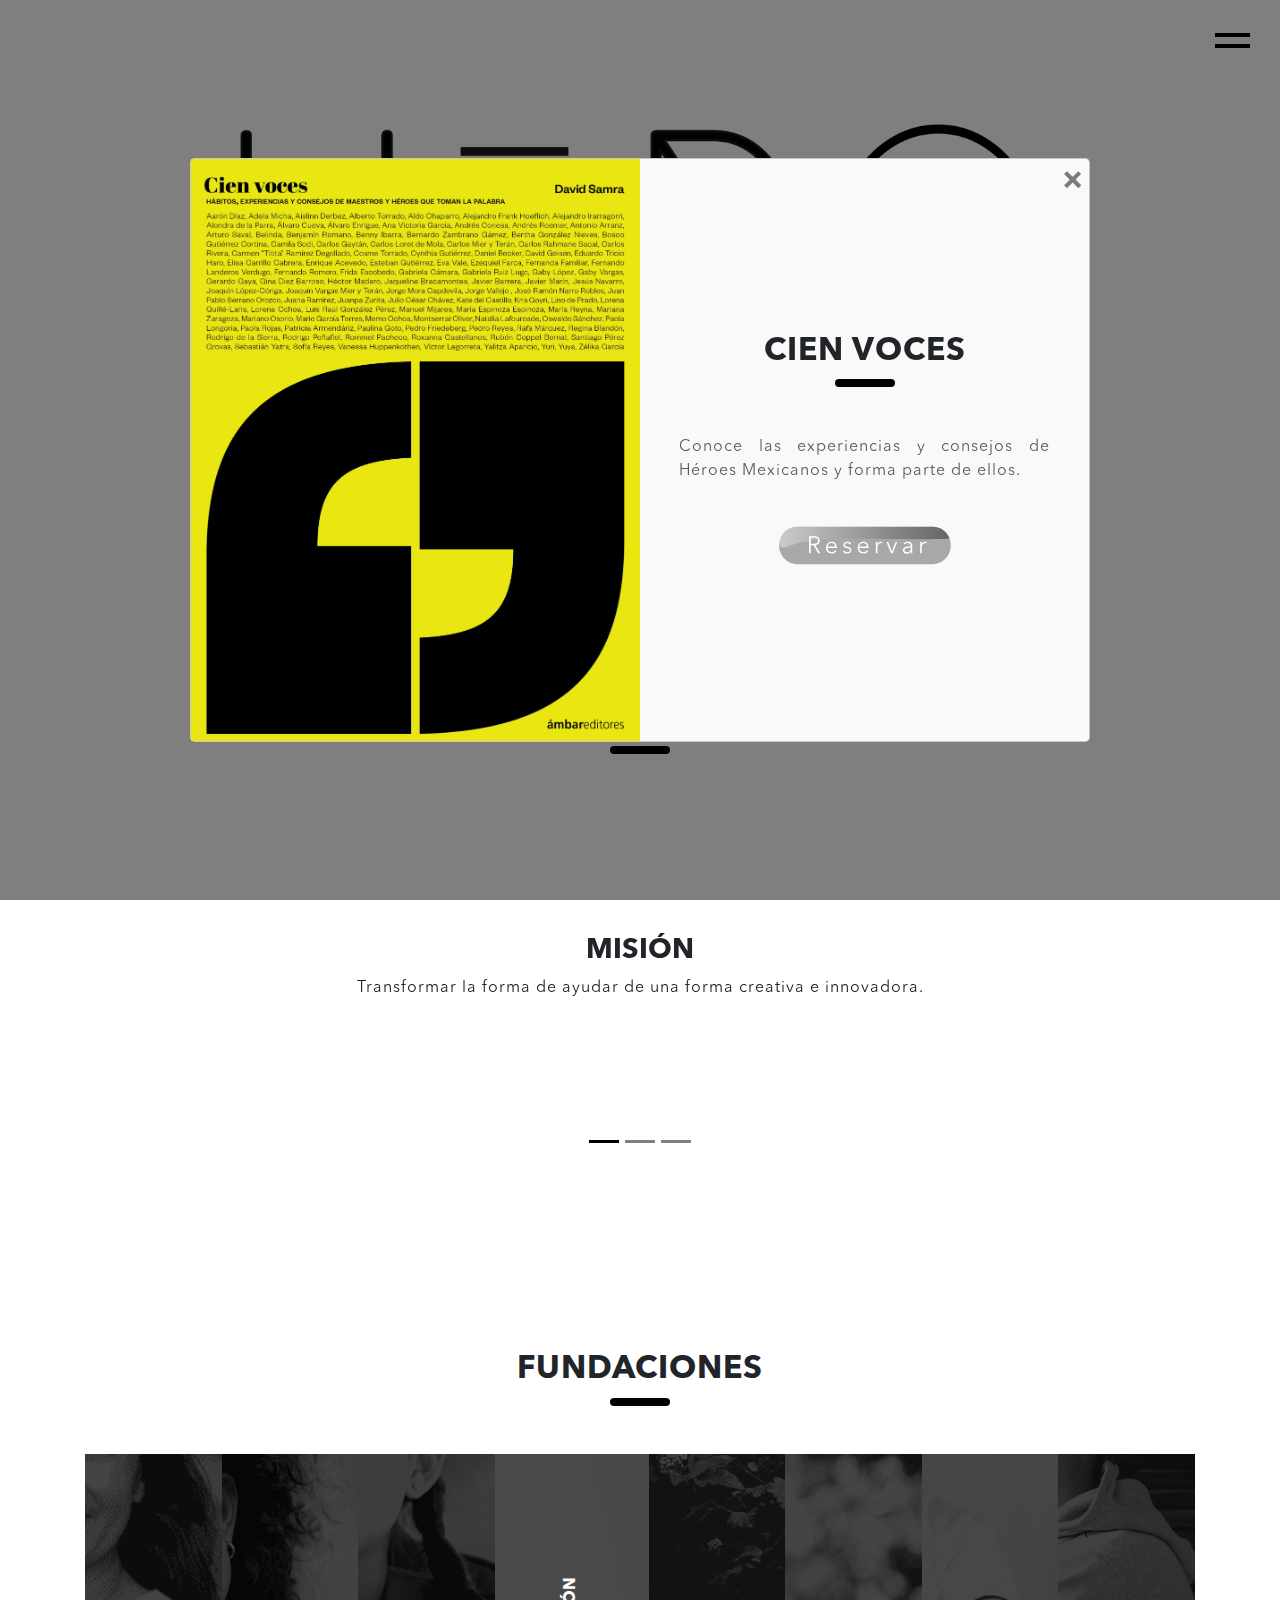
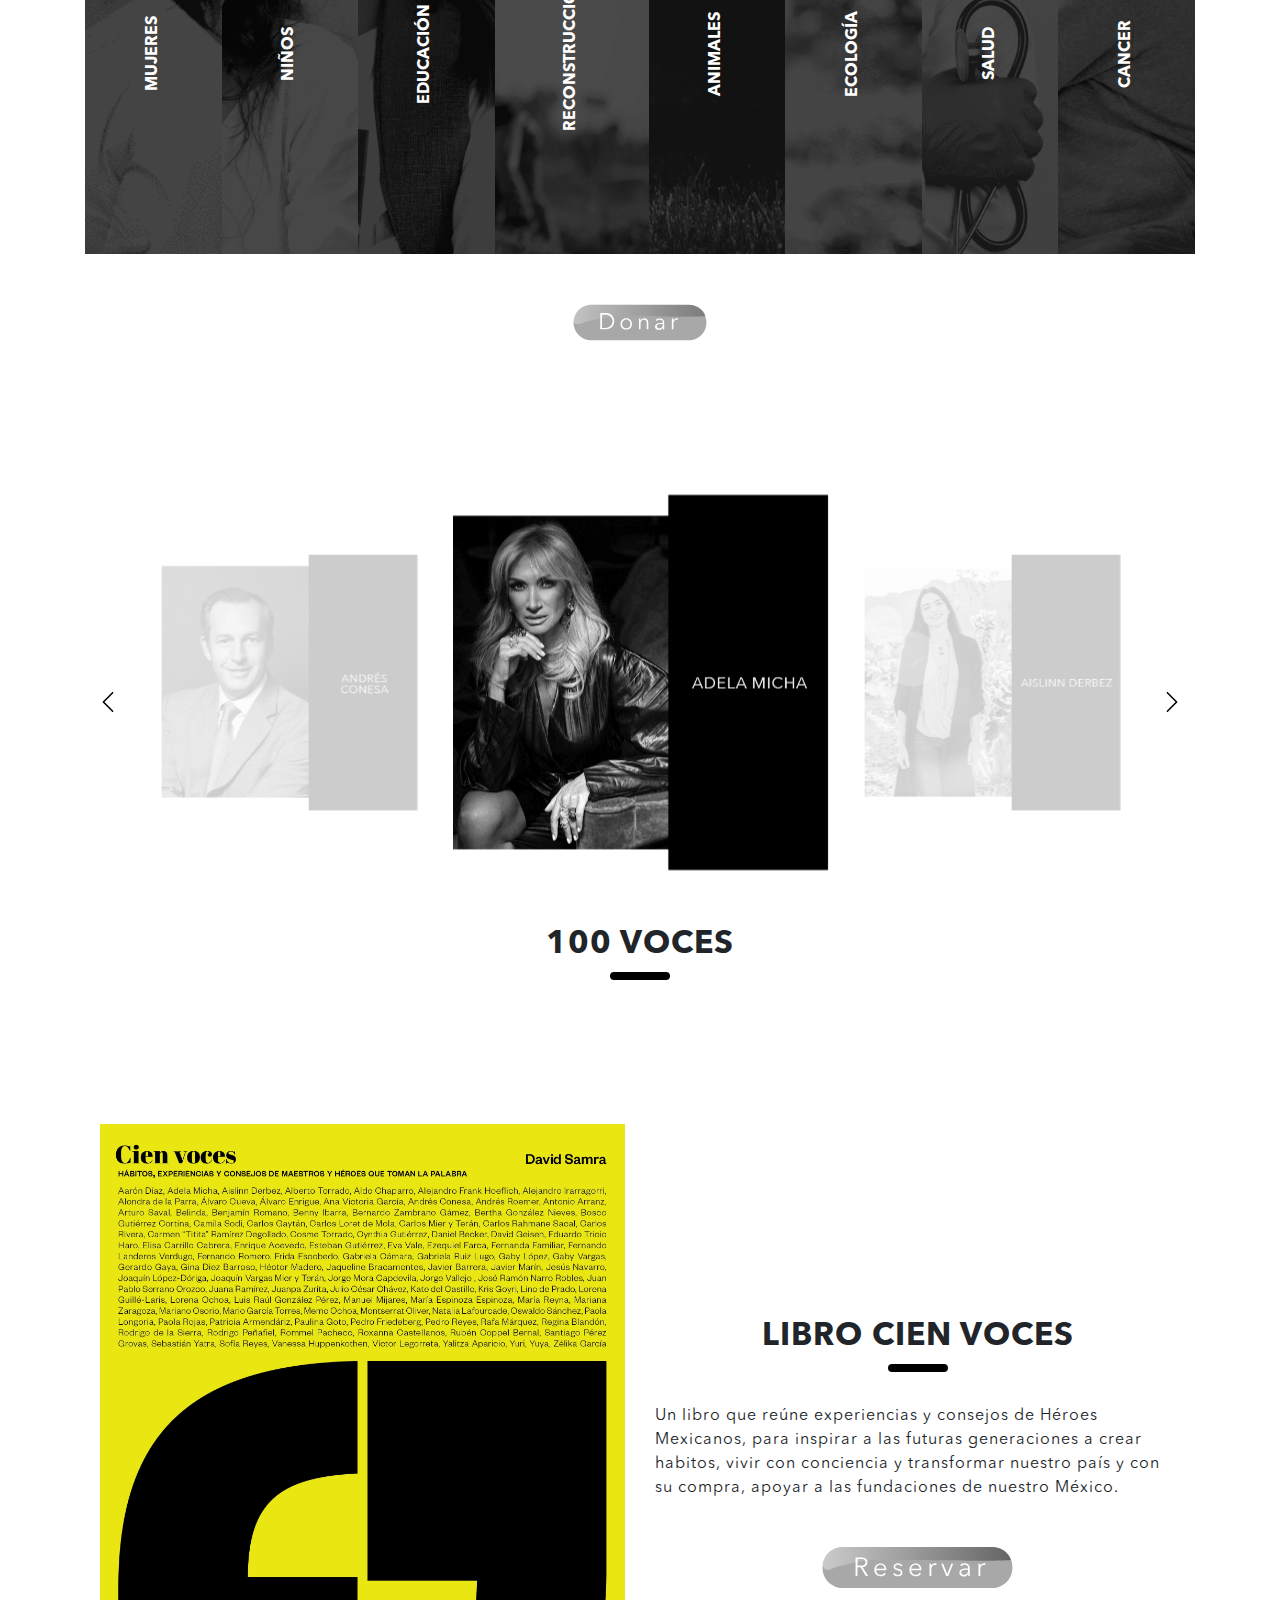
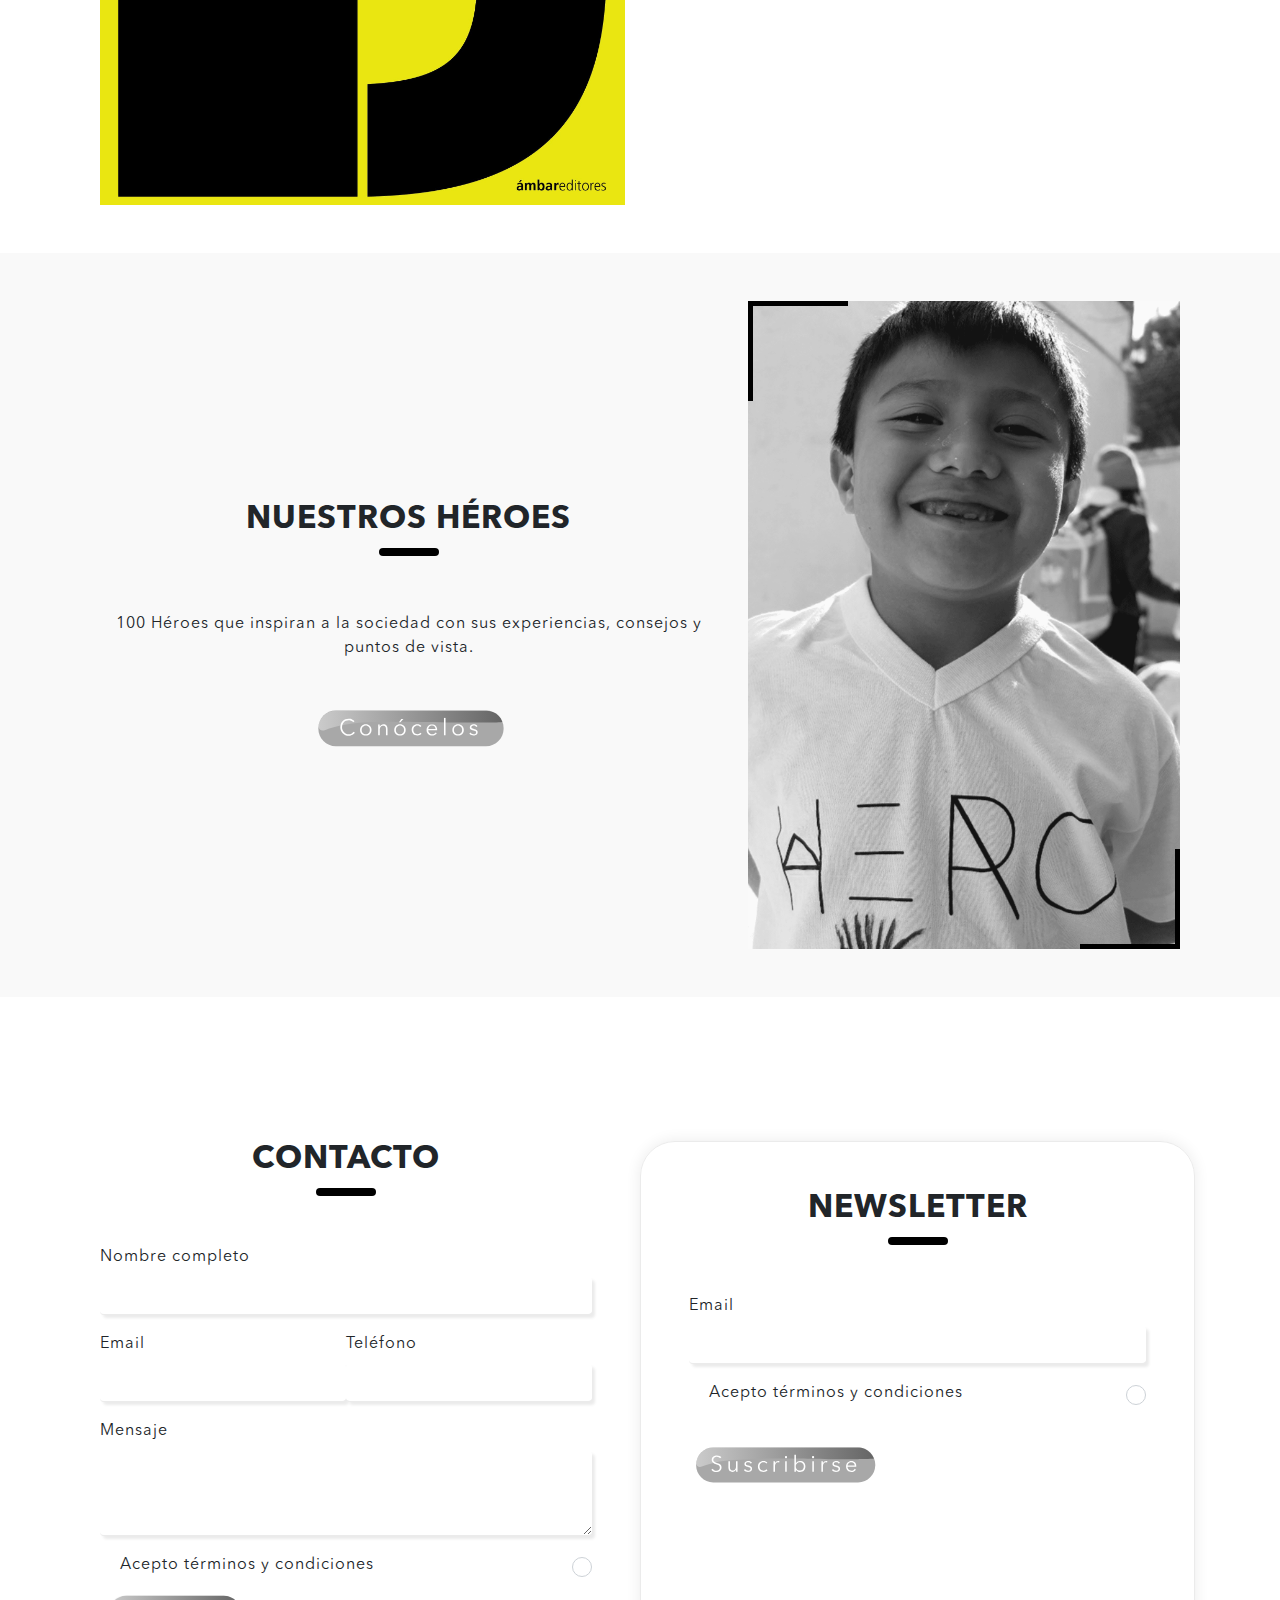
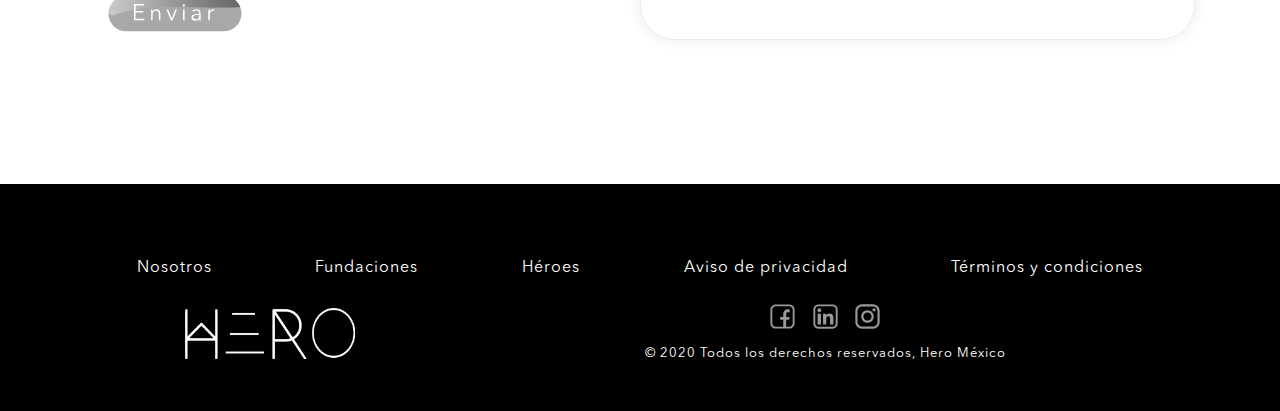
==== commit 35dc5c5f: "Correcciones en falta de imagenes y texto de mision y vision" ====
--- a/index.html
+++ b/index.html
@@ -55,13 +55,13 @@
                         <div class="carousel-item active">
                             <div class="content">
                                 <h3>MISIÓN</h3>
-                                <p>Ser la primera empresa mexicana que, al donar el 50% de sus utilidades netas, construya un puente entre la sociedad y las fundaciones, para lograr un verdadero cambio en el país.</p>
+                                <p>Transformar la forma de ayudar de una forma creativa e innovadora. </p>
                             </div>
                         </div>
                         <div class="carousel-item">
                             <div class="content">
                                 <h3>VISIÓN</h3>
-                                <p>Ser el motor de cambio que invite a los individuos y a las empresas a ser socialmente responsables convirtiéndonos en un vínculo confiable entre las fundaciones y la sociedad.</p>
+                                <p>Ser la plataforma más grande de donaciones a nivel internacional.</p>
                             </div>
                         </div>
                         <div class="carousel-item">
--- a/css/styles.css
+++ b/css/styles.css
@@ -239,7 +239,7 @@
 }
 
 .about .carousel-item .content {
-    width: 80%;
+    width: 100%;
     margin: 0 auto;
     text-align: center;
     display: flex;
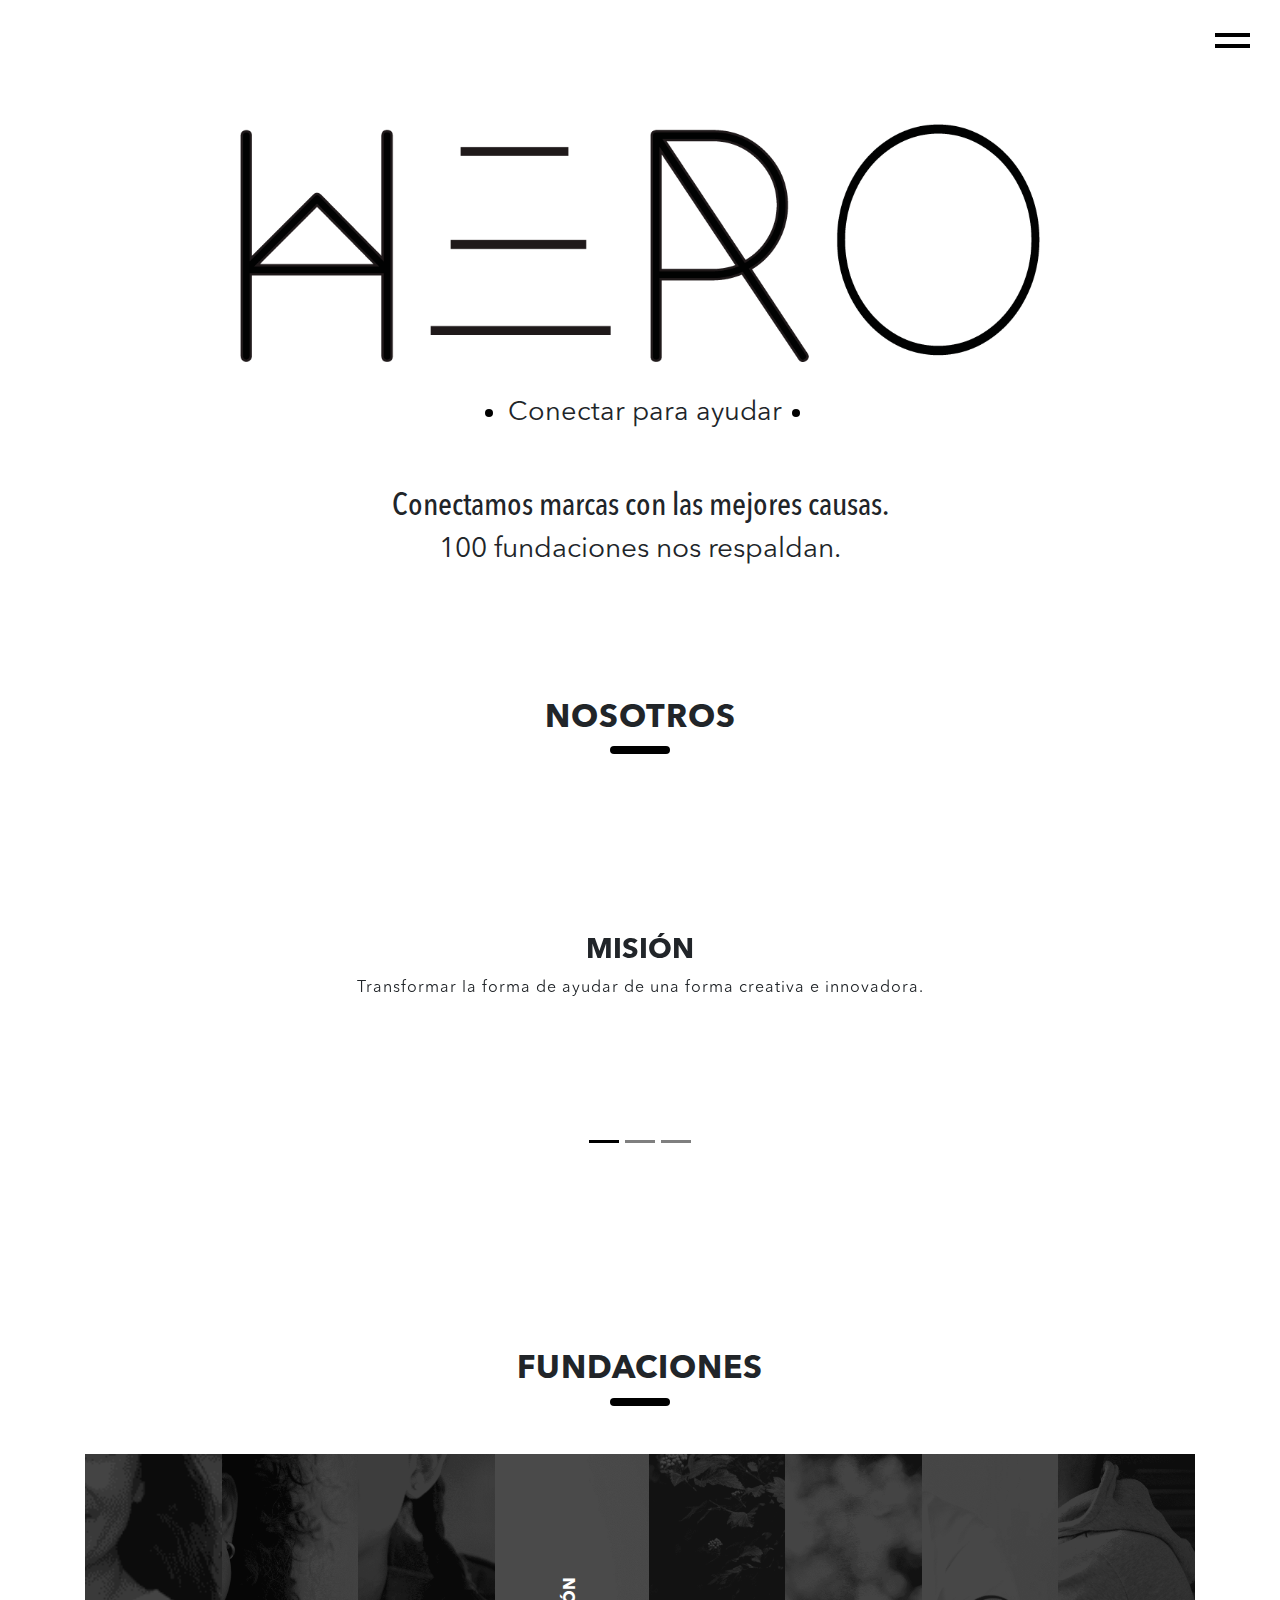
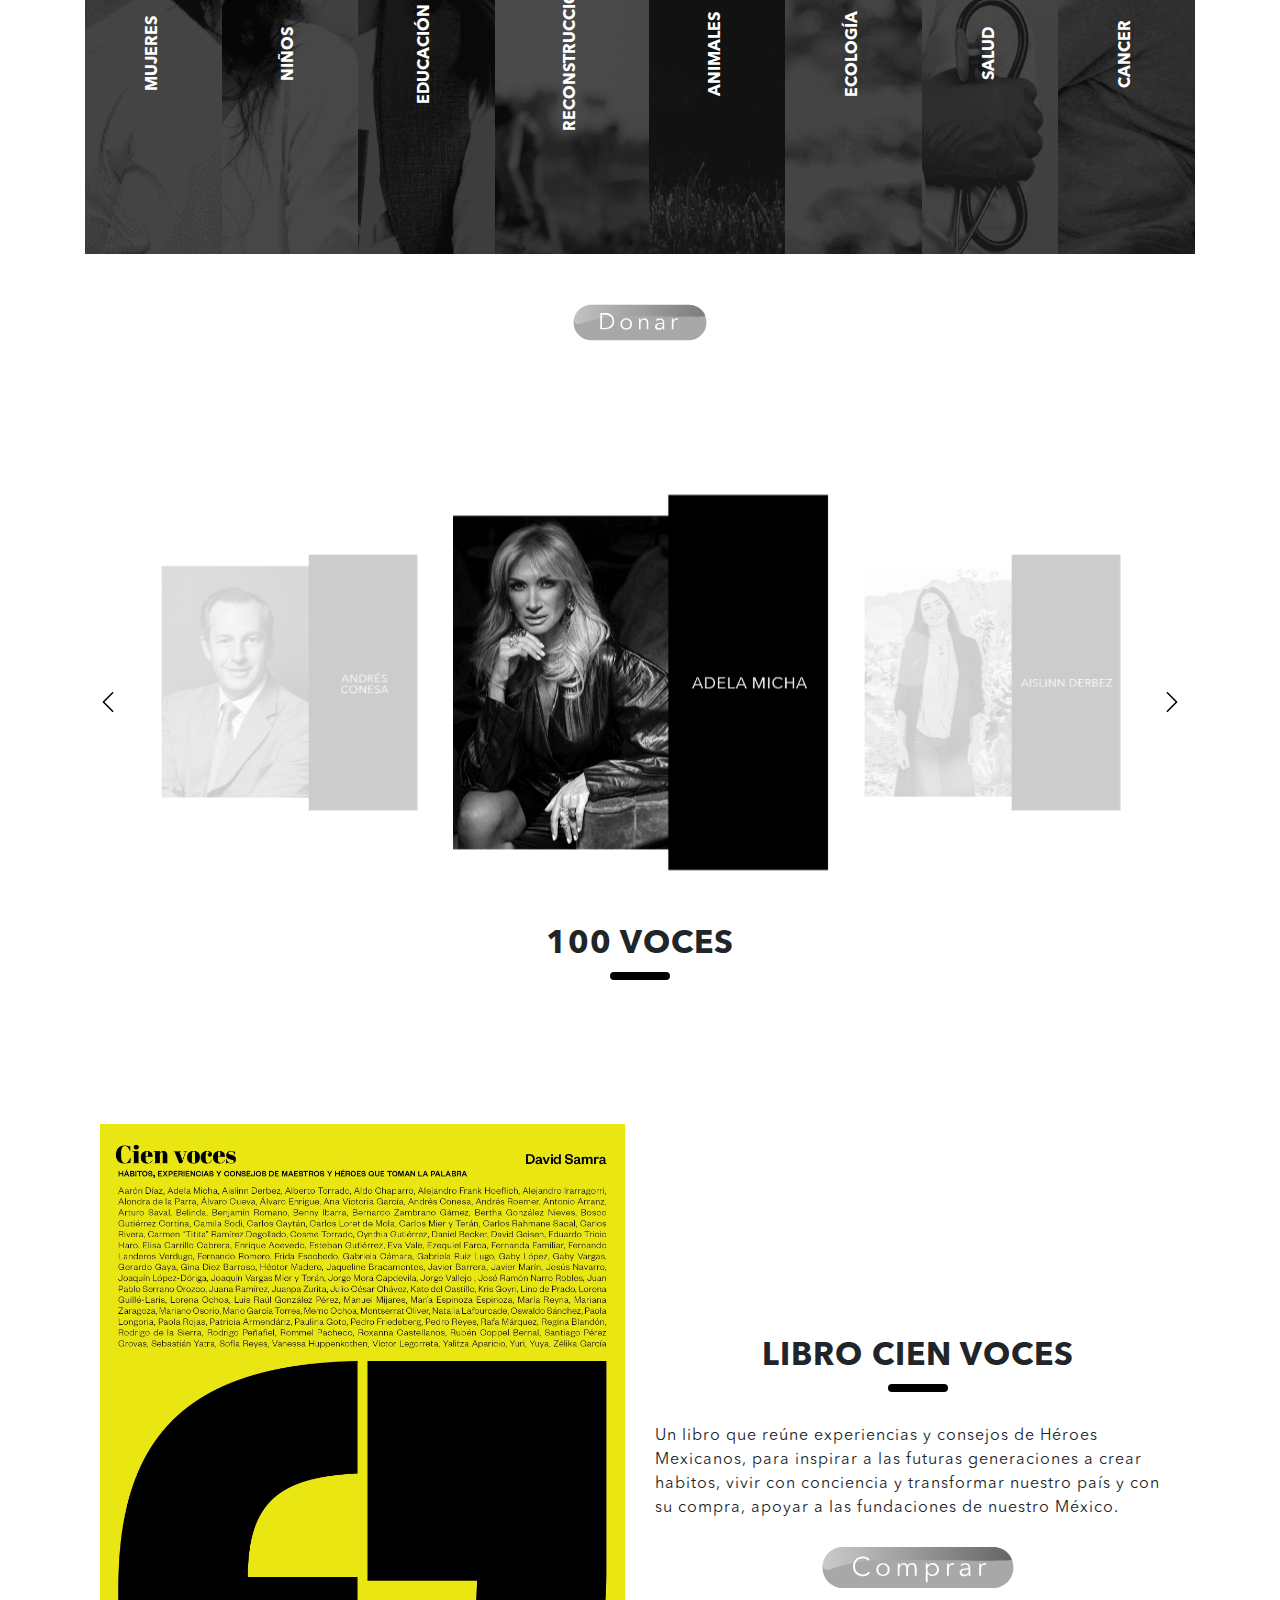
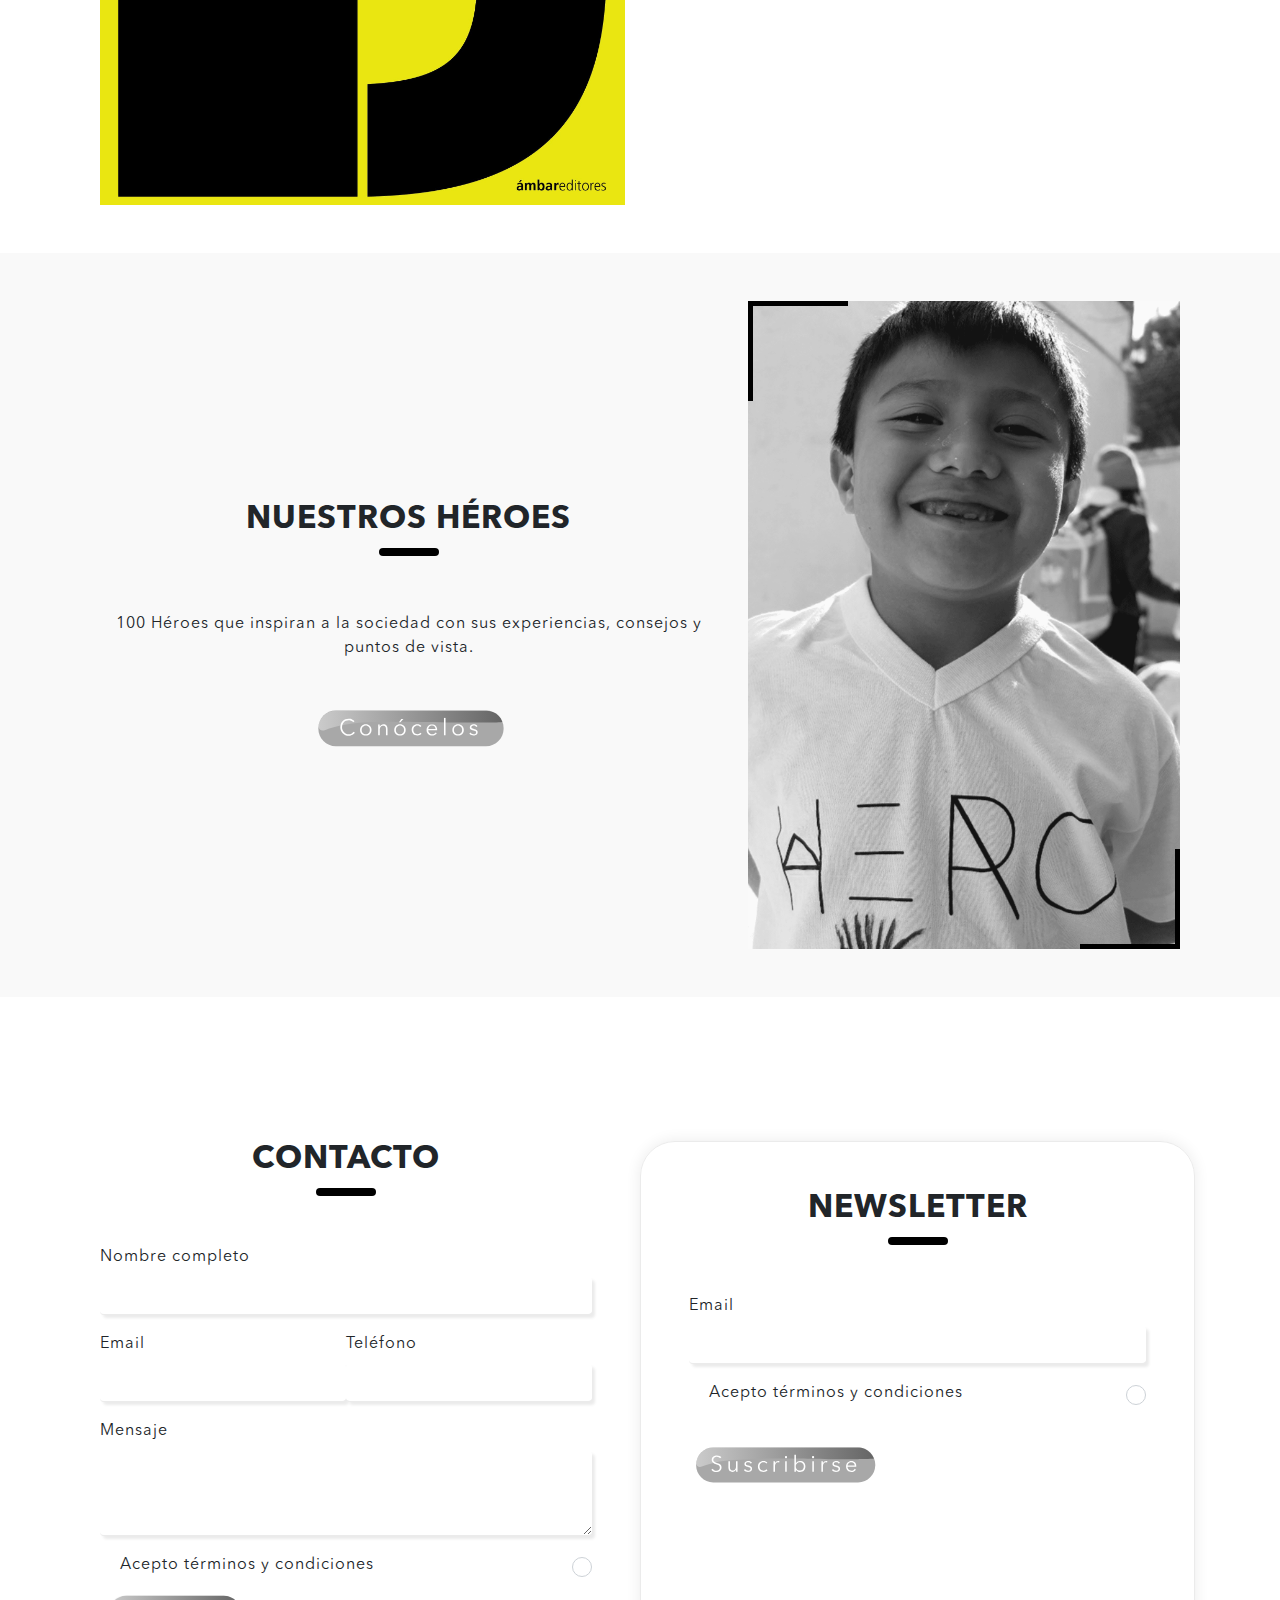
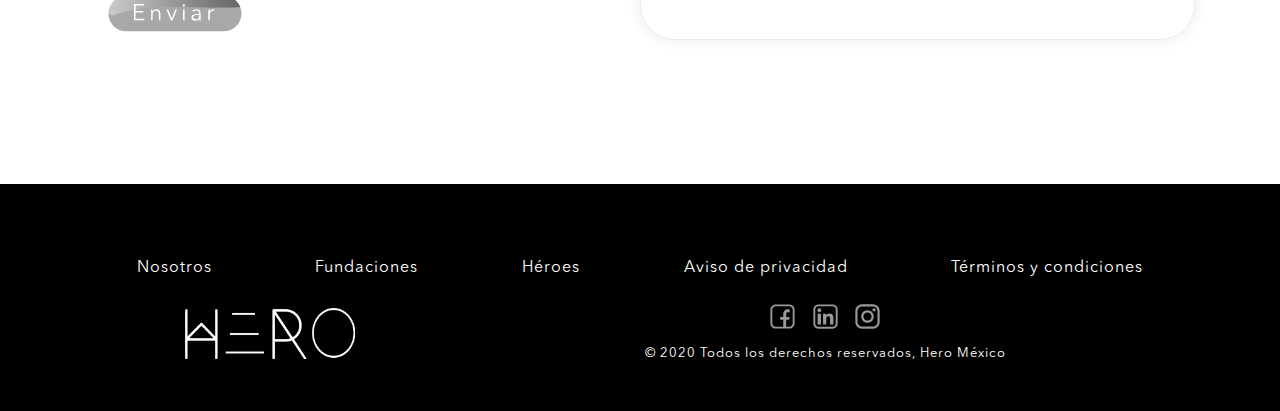
==== commit 423dc030: "Agregar botones de compra y donacion" ====
--- a/index.html
+++ b/index.html
@@ -113,7 +113,7 @@
                     <h2>CANCER</h2>
                 </div>
             </div>
-            <a href="" class="btn-donar"><img src="images/Donar.svg" alt=""></a>
+            <a href="https://www.mercadopago.com/mlm/checkout/start?preference-id=406598831-19b032c9-a7a6-4aba-9e09-6011b99ce403" class="btn-donar"><img src="images/Donar.svg" alt=""></a>
         </div>
     </Section>
 
@@ -179,7 +179,8 @@
                     <p class="my-4">Un libro que reúne experiencias y consejos de
                         Héroes Mexicanos, para inspirar a las futuras generaciones a crear habitos, vivir con conciencia y transformar nuestro país y con su compra, apoyar a las fundaciones
                         de nuestro México.</p>
-                    <a href="#" data-toggle="modal" data-target="#modalLibro" class="comprar"><img src="images/reservar.svg" class="img-fluid" alt=""></a>
+                    <!-- <a href="#" data-toggle="modal" data-target="#modalLibro" class="comprar"><img src="images/reservar.svg" class="img-fluid" alt=""></a> -->
+                    <a href="https://bit.ly/3sGfgEU" rel="noopener" target="_blank"><img src="images/comprar.svg" width="200" alt=""></a>
                 </div>
             </div>
         </div>
@@ -345,6 +346,19 @@
                                     </div>
                                 </div>
                             </div>
+                            <div class="carousel-item">
+                                <div class="row">
+                                    <div class="col-md-7">
+                                        <h4>Cruz rosa Monterrey: (Alma Oyervides)</h4>
+                                        <p>Organización cuyo objetivo es el de apoyar a mujeres de escasos recursos diagnosticadas con cáncer y a los familiares que las acompaña durante su tratamiento oncológico. A través de un albergue especializado, les brindan hospedaje, alimentación sana y balanceada, atención psicológica, asesoría médica y nutricional, enfermería nocturna, apoyos para
+                                            medicamentos, tratamientos o estudios radiológicos y transportación a los hospitales. También atienden de manera directa en los módulos Cruz Rosa, instalados en centros de salud, donde brindan orientación, información sobre la enfermedad y apoyos diversos.
+                                        </p>
+                                    </div>
+                                    <div class="col-md-5 d-flex justify-content-center align-items-center">
+                                        <img src="images/Fundaciones/Pro-Mujeres-cautivas.png" class="img-fluid" alt="">
+                                    </div>
+                                </div>
+                            </div>
                         </div>
                         <a class="carousel-control-prev" href="#carouselExampleControls" role="button" data-slide="prev">
                             <span class="carousel-control-prev-icon" aria-hidden="true"></span>
@@ -417,11 +431,11 @@
                                 <div class="row">
                                     <div class="col-md-8">
                                         <h4>Fundación Dibujando un mañana</h4>
-                                        <p>: En Fundación Dibujando un Mañana nos dedicamos a impulsar su desarrollo con un modelo de inversión social que entrelaza la voluntad de ayudar de diversos actores y la transforma en programas sociales basados en los derechos humanos que generan impactos positivos a largo plazo. Hoy, después de 22 años de experiencia brindando apoyo a más de 600 mil
+                                        <p>En Fundación Dibujando un Mañana nos dedicamos a impulsar su desarrollo con un modelo de inversión social que entrelaza la voluntad de ayudar de diversos actores y la transforma en programas sociales basados en los derechos humanos que generan impactos positivos a largo plazo. Hoy, después de 22 años de experiencia brindando apoyo a más de 600 mil
                                             niñas, niños y adolescentes a través de más de 400 organizaciones en México y Costa Rica, logrando recaudar más de 300 millones de pesos a través de empresas y personas que han confiado en nosotros.</p>
                                     </div>
                                     <div class="col-md-4 d-flex justify-content-center align-items-center">
-                                        <img src="images/Fundaciones/Dibujando-un-mañana.svg" class="img-fluid" alt="">
+                                        <img src="images/Fundaciones/Dibujando-un-manana.svg" class="img-fluid" alt="">
                                     </div>
                                 </div>
                             </div>
@@ -575,6 +589,80 @@
                                     </div>
                                     <div class="col-md-4 d-flex justify-content-center align-items-center">
                                         <img src="images/Fundaciones/Criantia.svg" class="img-fluid" alt="">
+                                    </div>
+                                </div>
+                            </div>
+                            <div class="carousel-item">
+                                <div class="row">
+                                    <div class="col-md-8">
+                                        <h4>Centro de Equinoterapia Pasos de Esperanza A.C.</h4>
+                                        <p>Este proyecto nace ante la necesidad de crear una terapia alternativa para niños con discapacidad. La equinoterapia es un tratamiento asistido, creando un binomio caballo–humano, que contribuye al desarrollo físico, psicológico y emocional de los niños.
+                                        </p>
+                                    </div>
+                                    <div class="col-md-4 d-flex justify-content-center align-items-center">
+                                        <img src="images/Fundaciones/Pasos-de-Esperanza.svg" class="img-fluid" alt="">
+                                    </div>
+                                </div>
+                            </div>
+                            <div class="carousel-item">
+                                <div class="row">
+                                    <div class="col-md-8">
+                                        <h4>Las 12 piedritras</h4>
+                                        <p>Casa hogar que ofrece asistencia integral y con calidad humana, a niños varones rescatados de situaciones vulnerables y condiciones de abandono para que, a través de un ambiente familiar, honesto y lleno de amor, alcancen la salud física, mental y emocional, para que se incorporen totalmente en la sociedad.
+                                        </p>
+                                    </div>
+                                    <div class="col-md-4 d-flex justify-content-center align-items-center">
+                                        <img src="images/Fundaciones/12-piedritas.png" class="img-fluid" alt="">
+                                    </div>
+                                </div>
+                            </div>
+                            <div class="carousel-item">
+                                <div class="row">
+                                    <div class="col-md-8">
+                                        <h4>Festival Churumbela</h4>
+                                        <p>Evento inclusivo —completamente gratuito— que promueve el diálogo, el séptimo arte y la expresión artística como una herramienta de transformación social.
+                                        </p>
+                                    </div>
+                                    <div class="col-md-4 d-flex justify-content-center align-items-center">
+                                        <img src="images/Fundaciones/GP_Soona.svg" class="img-fluid" alt="">
+                                    </div>
+                                </div>
+                            </div>
+                            <div class="carousel-item">
+                                <div class="row">
+                                    <div class="col-md-8">
+                                        <h4>Fundación MGAS A.C.</h4>
+                                        <p>Apoya a niños en situación de pobreza extrema, marginación, población indígena y de escasos recursos con parálisis cerebral, displegia espástica, cuadriplejía espástica o alguna espasticidad para que puedan ser valorados y en su caso intervenidos quirúrgicamente por médicos del Instituto de Rehabilitación de Tula, Rusia, mediante el método Ulzibat.
+                                        </p>
+                                    </div>
+                                    <div class="col-md-4 d-flex justify-content-center align-items-center">
+                                        <img src="images/Fundaciones/MGAS.svg" class="img-fluid" alt="">
+                                    </div>
+                                </div>
+                            </div>
+                            <div class="carousel-item">
+                                <div class="row">
+                                    <div class="col-md-8">
+                                        <h4>Fundación One Heart</h4>
+                                        <p>Fundación dedicada a empoderar las vidas de niños huérfanos y abandonados al brindarles educación, un hogar familiar y, lo más importante, amor. Al comenzar por los niños, han visto la transformación de comunidades enteras.
+                                        </p>
+                                    </div>
+                                    <div class="col-md-4 d-flex justify-content-center align-items-center">
+                                        <img src="images/Fundaciones/OneHeart.png" class="img-fluid" alt="">
+                                    </div>
+                                </div>
+                            </div>
+                            <div class="carousel-item">
+                                <div class="row">
+                                    <div class="col-md-8">
+                                        <h4>Centro Flaymar A.C.</h4>
+                                        <p>Somos una Asociación Civil sin fines de lucro, dirigida por las Misioneras del Sagrado Corazón de Jesús y de Santa María de Guadalupe. Nuestra misión es contribuir a la sólida formación de niñas y niños de entre 6 y 12 años de edad de escasos recursos y de aquellos que por circunstancias familiares lo necesiten. Reunimos y asignamos recursos para llevar a
+                                            cabo proyectos enfocados a mejorar e impactar en la calidad de vida de los niños. Propiciamos la participación de la comunidad con los colaboradores, padres o tutores, voluntarios, aliados institucionales y alianzas estratégicas; buscando siempre las mejores condiciones, formas y técnicas para ofrecer a los niños y niñas una buena preparación para la
+                                            vida.
+                                        </p>
+                                    </div>
+                                    <div class="col-md-4 d-flex justify-content-center align-items-center">
+                                        <img src="images/Fundaciones/flaymar.svg" class="img-fluid" alt="">
                                     </div>
                                 </div>
                             </div>
@@ -755,6 +843,46 @@
                                     </div>
                                 </div>
                             </div>
+                            <div class="carousel-item">
+                                <div class="row">
+                                    <div class="col-md-8">
+                                        <h4>Fundación México Vivo</h4>
+                                        <p>Se crea en 2003 en la sede de la onu en México, orientado a apoyar en la lucha contra el sida. En 2014 ampliaron su misión con el fin de trabajar y unir esfuerzos para que la población viva su sexualidad con salud y poder de decisión. Con este fin, proveen herramientas educativas y servicios que permitan elegir, prevenir, detectar y atenderse
+                                            oportunamente para que más personas tengan una vida individual, familiar y social con inclusión, equidad, respeto, salud, amor y arte. Atienden a adolescentes en escuelas secundarias, jóvenes en bachillerato y nivel universitario, personal docente, madres y padres de familia, personal de los servicios de salud, población lgbt+, trabajadores sexuales,
+                                            comunidades indígenas y de zonas rurales, migrantes y personas con vida sexual activa.
+                                        </p>
+                                    </div>
+                                    <div class="col-md-4 d-flex justify-content-center align-items-center">
+                                        <img src="images/Fundaciones/Mexico-Vivo.svg" class="img-fluid" alt="Hero Becalos">
+                                    </div>
+                                </div>
+                            </div>
+                            <div class="carousel-item">
+                                <div class="row">
+                                    <div class="col-md-8">
+                                        <h4>World Visión</h4>
+                                        <p>Organización humanitaria global dedicada al bienestar y la protección de niños en condiciones de pobreza alrededor del mundo. Desde hace sesenta años trabajan con las comunidades más vulnerables para contribuir a combatir la pobreza y la injusticia en casi cien países, apoyando a todas las personas sin distinción de raza, religión o género. En México
+                                            trabajan desde hace más de treinta años, actualmente cuentan con proyectos locales, que benefician a más de 370 comunidades en ocho estados de la república.
+                                        </p>
+                                    </div>
+                                    <div class="col-md-4 d-flex justify-content-center align-items-center">
+                                        <img src="images/Fundaciones/world-vision.png" class="img-fluid" alt="Hero Becalos">
+                                    </div>
+                                </div>
+                            </div>
+                            <div class="carousel-item">
+                                <div class="row">
+                                    <div class="col-md-8">
+                                        <h4>COPARMEX</h4>
+                                        <p>Sindicato patronal independiente, apartidista y de afiliación voluntaria que reúne a empresarios de todos tamaños y sectores, unidos por un profundo compromiso con México, y a quienes representamos en los ámbitos laboral, económico, social y político, dentro y fuera del país. Con su labor, buscan contribuir al establecimiento de condiciones para la
+                                            prosperidad de todos los mexicanos, que propicien una creciente equidad y cohesión social, además de que las empresas se desarrollen, multipliquen y cumplan con su función creadora de empleo y riqueza con responsabilidad social.
+                                        </p>
+                                    </div>
+                                    <div class="col-md-4 d-flex justify-content-center align-items-center">
+                                        <img src="images/Fundaciones/Fundacion-coparmex.svg" class="img-fluid" alt="Hero Becalos">
+                                    </div>
+                                </div>
+                            </div>
                         </div>
                         <a class="carousel-control-prev" href="#carouselEducacion" role="button" data-slide="prev">
                             <span class="carousel-control-prev-icon" aria-hidden="true"></span>
@@ -820,6 +948,78 @@
                                     </div>
                                 </div>
                             </div>
+                            <div class="carousel-item">
+                                <div class="row">
+                                    <div class="col-md-8">
+                                        <h4>Fundación Baja del Sol</h4>
+                                        <p>Creada por el campeón mundial de boxeo, Julio César Chávez, con el objetivo de colaborar con la sociedad civil en la erradicación del consumo de drogas, especialmente en los niños y jóvenes entre los 13 y 28 años. Su labor es la de becar o financiar a quienes se encuentran en situación vulnerable con problemas de adicciones, para que sean rehabilitados en
+                                            las mejores clínicas del país, ayudando y acompañando al adicto en su plena recuperación e integración a la sociedad, reduciendo a la vez las estadísticas de reincidencia.</p>
+                                    </div>
+                                    <div class="col-md-4 d-flex justify-content-center align-items-center">
+                                        <img src="images/Fundaciones/fundacion-julio-cesar.svg" class="img-fluid" alt="">
+                                    </div>
+                                </div>
+                            </div>
+                            <div class="carousel-item">
+                                <div class="row">
+                                    <div class="col-md-8">
+                                        <h4>Construyendo</h4>
+                                        <p>asociación fundada en 2008 que busca impulsar la solidaridad de los voluntarios mediante proyectos de construcción enfocados a elevar la calidad de vida de las familias más necesitadas. Su visión es lograr sembrar en los voluntarios de todas partes del mundo la inquietud de hacer algo por los demás.</p>
+                                    </div>
+                                    <div class="col-md-4 d-flex justify-content-center align-items-center">
+                                        <img src="images/Fundaciones/construyendo.svg" class="img-fluid" alt="">
+                                    </div>
+                                </div>
+                            </div>
+                            <div class="carousel-item">
+                                <div class="row">
+                                    <div class="col-md-8">
+                                        <h4>El día después</h4>
+                                        <p>Surgió en 2018 en un contexto de máxima polarización electoral. La esencia del movimiento consistió en hacer un llamado a la reflexión y a la construcción de una sociedad más empática y consciente de su entorno. Con ese espíritu, actualmente, El Día Después es una asociación civil y se transforma en una plataforma para la acción, una herramienta que
+                                            permite acercar a la ciudadanía con diversas organizaciones que tienen décadas trabajando por un México más justo.</p>
+                                    </div>
+                                    <div class="col-md-4 d-flex justify-content-center align-items-center">
+                                        <img src="images/Fundaciones/el-dia-despues.svg" class="img-fluid" alt="">
+                                    </div>
+                                </div>
+                            </div>
+                            <div class="carousel-item">
+                                <div class="row">
+                                    <div class="col-md-8">
+                                        <h4>Por un Hogar A.C.</h4>
+                                        <p>Organización civil que se empeña en llevar esperanza a hospitales públicos de la Ciudad de México, con la misión de mejorar la calidad de vida emocional y física de las personas enfermas y sus familiares durante su tratamiento. Inició actividades en el año 2004 y, hasta ahora. se han sumado a su causa cien voluntarios. Cuentan con un albergue digno y
+                                            gratuito para pacientes que viajan a la cdmx desde el interior de la república en donde, además de descanso, pueden gozar de comidas y desayunos gratuitos.</p>
+                                    </div>
+                                    <div class="col-md-4 d-flex justify-content-center align-items-center">
+                                        <img src="images/Fundaciones/Porunhogar.svg" class="img-fluid" alt="">
+                                    </div>
+                                </div>
+                            </div>
+                            <div class="carousel-item">
+                                <div class="row">
+                                    <div class="col-md-8">
+                                        <h4>Movimiento Activo de Jóvenes Comprometidos por la Calidad (MAJOCCA)</h4>
+                                        <p>Institución profesional que desde hace veinte años trabaja en la vinculación, gestión, comunicación e imagen para las organizaciones de la sociedad civil. Canalizan recursos, enfocados en atender y dar asistencia a las personas y comunidades que se encuentran en condiciones de pobreza, como niños, mujeres, jóvenes, adultos mayores, personas con
+                                            discapacidad e indígenas, entre otros. Son una institución altruista, con altos estándares de profesionalización, programas y servicios diseñados para elevar la práctica social y promover la cultura de la filantropía.</p>
+                                    </div>
+                                    <div class="col-md-4 d-flex justify-content-center align-items-center">
+                                        <img src="images/Fundaciones/majocca.svg" class="img-fluid" alt="">
+                                    </div>
+                                </div>
+                            </div>
+                            <div class="carousel-item">
+                                <div class="row">
+                                    <div class="col-md-8">
+                                        <h4>Central de muros</h4>
+                                        <p>Es la galería de arte urbano al aire libre más grande de Latinoamérica en la que participan más de treinta artistas nacionales e internacionales interviniendo los muros de la Central de Abastos de la Ciudad de México. Con este proyecto, se crea la alianza Centro de Información de las Naciones Unidas (cinu) y Central de Muros, que buscan concientizar a la
+                                            sociedad sobre varios objetivos, como el fin de la pobreza, el hambre, salud y bienestar para todos, educación de calidad, igualdad de género, agua limpia y saneamiento, energía asequible y no contaminante, trabajo decente y crecimiento económico, industria, innovación e infraestructura, reducción de las desigualdades, ciudades y comunidades sostenibles,
+                                            producción y consumo responsables, acción por el clima, vida submarina, vida de ecosistemas terrestres, paz, justicia e instituciones sólidas y alianzas a través del arte como agente de cambio en el que se involucran artistas, sociedad, empresas, gobierno y organizaciones.</p>
+                                    </div>
+                                    <div class="col-md-4 d-flex justify-content-center align-items-center">
+                                        <img src="" class="img-fluid" alt="">
+                                    </div>
+                                </div>
+                            </div>
                         </div>
                         <a class="carousel-control-prev" href="#carouselReconstruccion" role="button" data-slide="prev">
                             <span class="carousel-control-prev-icon" aria-hidden="true"></span>
@@ -834,6 +1034,7 @@
             </div>
         </div>
     </div>
+    <!-- End Reconstruccion -->
 
     <!-- Animales -->
     <div class="modal fade" id="modalAnimales" tabindex="-1" role="dialog" aria-labelledby="exampleModalCenterTitle" aria-hidden="true">
@@ -881,6 +1082,17 @@
                                     </div>
                                     <div class="col-md-5 d-flex justify-content-center align-items-center">
                                         <img src="images/Fundaciones/Santuario-el-camino.svg" class="img-fluid" alt="">
+                                    </div>
+                                </div>
+                            </div>
+                            <div class="carousel-item">
+                                <div class="row">
+                                    <div class="col-md-7">
+                                        <h4>Rescatando vidas regalando amor A.C.</h4>
+                                        <p>esta asociación se ha dado a la tarea de ayudar a perritos en situación de calle, retirarlos de las mismas o de sitios donde son maltratados; para cuidarlos, rehabilitarlos y esterilizarlos. Posteriormente buscan adoptantes que los valoren y los protejan.</p>
+                                    </div>
+                                    <div class="col-md-5 d-flex justify-content-center align-items-center">
+                                        <img src="images/Fundaciones/rescatando-vidas.png" class="img-fluid" alt="">
                                     </div>
                                 </div>
                             </div>
@@ -898,6 +1110,7 @@
             </div>
         </div>
     </div>
+    <!-- End Animales -->
 
     <!-- Ecologia -->
     <div class="modal fade" id="modalEcologia" tabindex="-1" role="dialog" aria-labelledby="exampleModalCenterTitle" aria-hidden="true">
@@ -945,6 +1158,19 @@
                                     </div>
                                     <div class="col-md-4 d-flex justify-content-center align-items-center">
                                         <img src="images/Fundaciones/OBMX.svg" class="img-fluid" alt="">
+                                    </div>
+                                </div>
+                            </div>
+                            <div class="carousel-item">
+                                <div class="row">
+                                    <div class="col-md-8">
+                                        <h4>Pienza Sostenible</h4>
+                                        <p>Es una organización sin fines de lucro que realiza actividades de difusión en torno a la Agenda 2030 para la sostenibilidad, de la onu, e impulsa proyectos alineados para mejorar la calidad de vida de las personas y promover el desarrollo social, el crecimiento económico y la sustentabilidad ambiental. Entienden la sustentabilidad como la mejor forma de
+                                            concebir el desarrollo global, con un balance entre el crecimiento económico responsable, una sociedad incluyente en donde nadie se quede atrás y el desenvolvimiento que no compromete al medio ambiente.
+                                        </p>
+                                    </div>
+                                    <div class="col-md-4 d-flex justify-content-center align-items-center">
+                                        <img src="images/Fundaciones/Pienza-Sostenible.svg" class="img-fluid" alt="">
                                     </div>
                                 </div>
                             </div>
@@ -1164,6 +1390,31 @@
                                     </div>
                                 </div>
                             </div>
+                            <div class="carousel-item">
+                                <div class="row">
+                                    <div class="col-md-8">
+                                        <h4>Teletón</h4>
+                                        <p>Es una organización sin fines de lucro que busca servir a personas con discapacidad, cáncer y autismo, ofreciéndoles una atención integral y de calidad que promueva su pleno desarrollo e inclusión a la sociedad. A través de su evento de unidad nacional, apoyado por medios de comunicación, logra convocar a todo México promoviendo valores como el amor, la
+                                            generosidad y la solidaridad. </p>
+                                    </div>
+                                    <div class="col-md-4 d-flex justify-content-center align-items-center">
+                                        <img src="images/Fundaciones/teleton.svg" class="img-fluid" alt="">
+                                    </div>
+                                </div>
+                            </div>
+                            <div class="carousel-item">
+                                <div class="row">
+                                    <div class="col-md-8">
+                                        <h4>Fundación Buba (BECKY)</h4>
+                                        <p>Organización dedicada a orientar y apoyar a pacientes y sus familias en el diagnóstico temprano en caso de una enfermedad genética rara. Surge gracias a Raquel, una niña que fue diagnosticada, al año de vida, con una enfermedad mitocondrial neurodegenerativa, siendo el único caso reportado en México con esta deficiencia genética en particular (echs1-d).
+                                            Debido a la poca información, surge la necesidad de crear esta fundación, también para hacer conciencia sobre las enfermedades mitocondriales y juntar fondos para que las enfermedades raras puedan ser investigadas y tratadas.</p>
+                                    </div>
+                                    <div class="col-md-4 d-flex justify-content-center align-items-center">
+                                        <img src="images/Fundaciones/f" class="img-fluid" alt="">
+                                    </div>
+                                </div>
+                            </div>
+
                         </div>
                         <a class="carousel-control-prev" href="#carouselSalud" role="button" data-slide="prev">
                             <span class="carousel-control-prev-icon" aria-hidden="true"></span>
@@ -1319,6 +1570,18 @@
                                     </div>
                                     <div class="col-md-4 d-flex justify-content-center align-items-center">
                                         <img src="images/Fundaciones/unidospor.png" class="img-fluid" alt="">
+                                    </div>
+                                </div>
+                            </div>
+                            <div class="carousel-item">
+                                <div class="row">
+                                    <div class="col-md-8">
+                                        <h4>Campeones de la Vida Nariz Roja</h4>
+                                        <p>Bajo el lema “El amor todo lo puede” esta organización se dedica, desde el año 2009, a apoyar de manera voluntaria a niños y jóvenes con cáncer. Nariz Roja capta fondos por medio de donativos en efectivo, en especie y con la realización de eventos. Engloba a una red virtual de más de 50,000 personas y más de sesenta voluntarios con actividad constante.
+                                        </p>
+                                    </div>
+                                    <div class="col-md-4 d-flex justify-content-center align-items-center">
+                                        <img src="images/Fundaciones/NR.svg" class="img-fluid" alt="">
                                     </div>
                                 </div>
                             </div>
@@ -1738,11 +2001,11 @@
     <!-- <script src='https://cdnjs.cloudflare.com/ajax/libs/OwlCarousel2/2.2.0/owl.carousel.min.js'></script> -->
     <script src="js/owl.carousel.min.js"></script>
     <script src="js/app.js"></script>
-    <script>
+    <!-- <script>
         $(document).ready(function () {
             $('#modalPromocion').modal('show');
         })
-    </script>
+    </script> -->
 </body>
 
 </html>